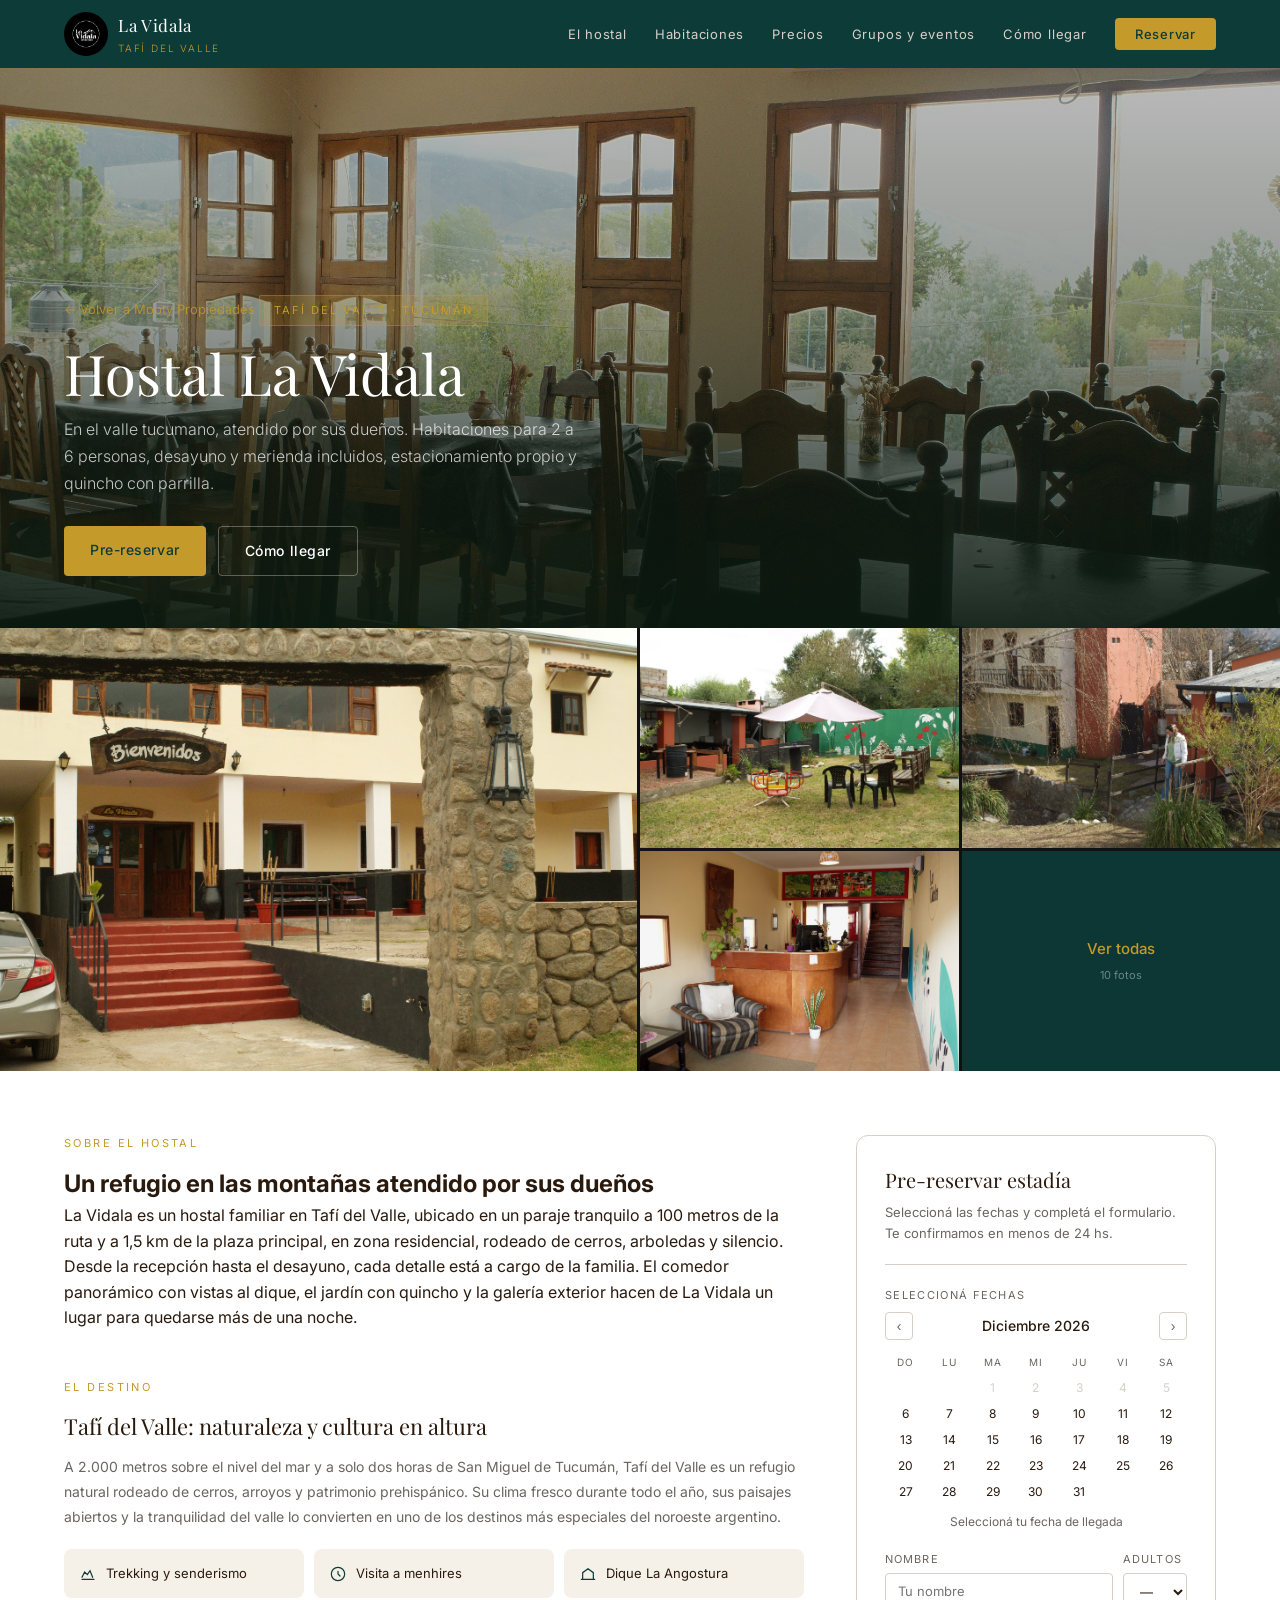
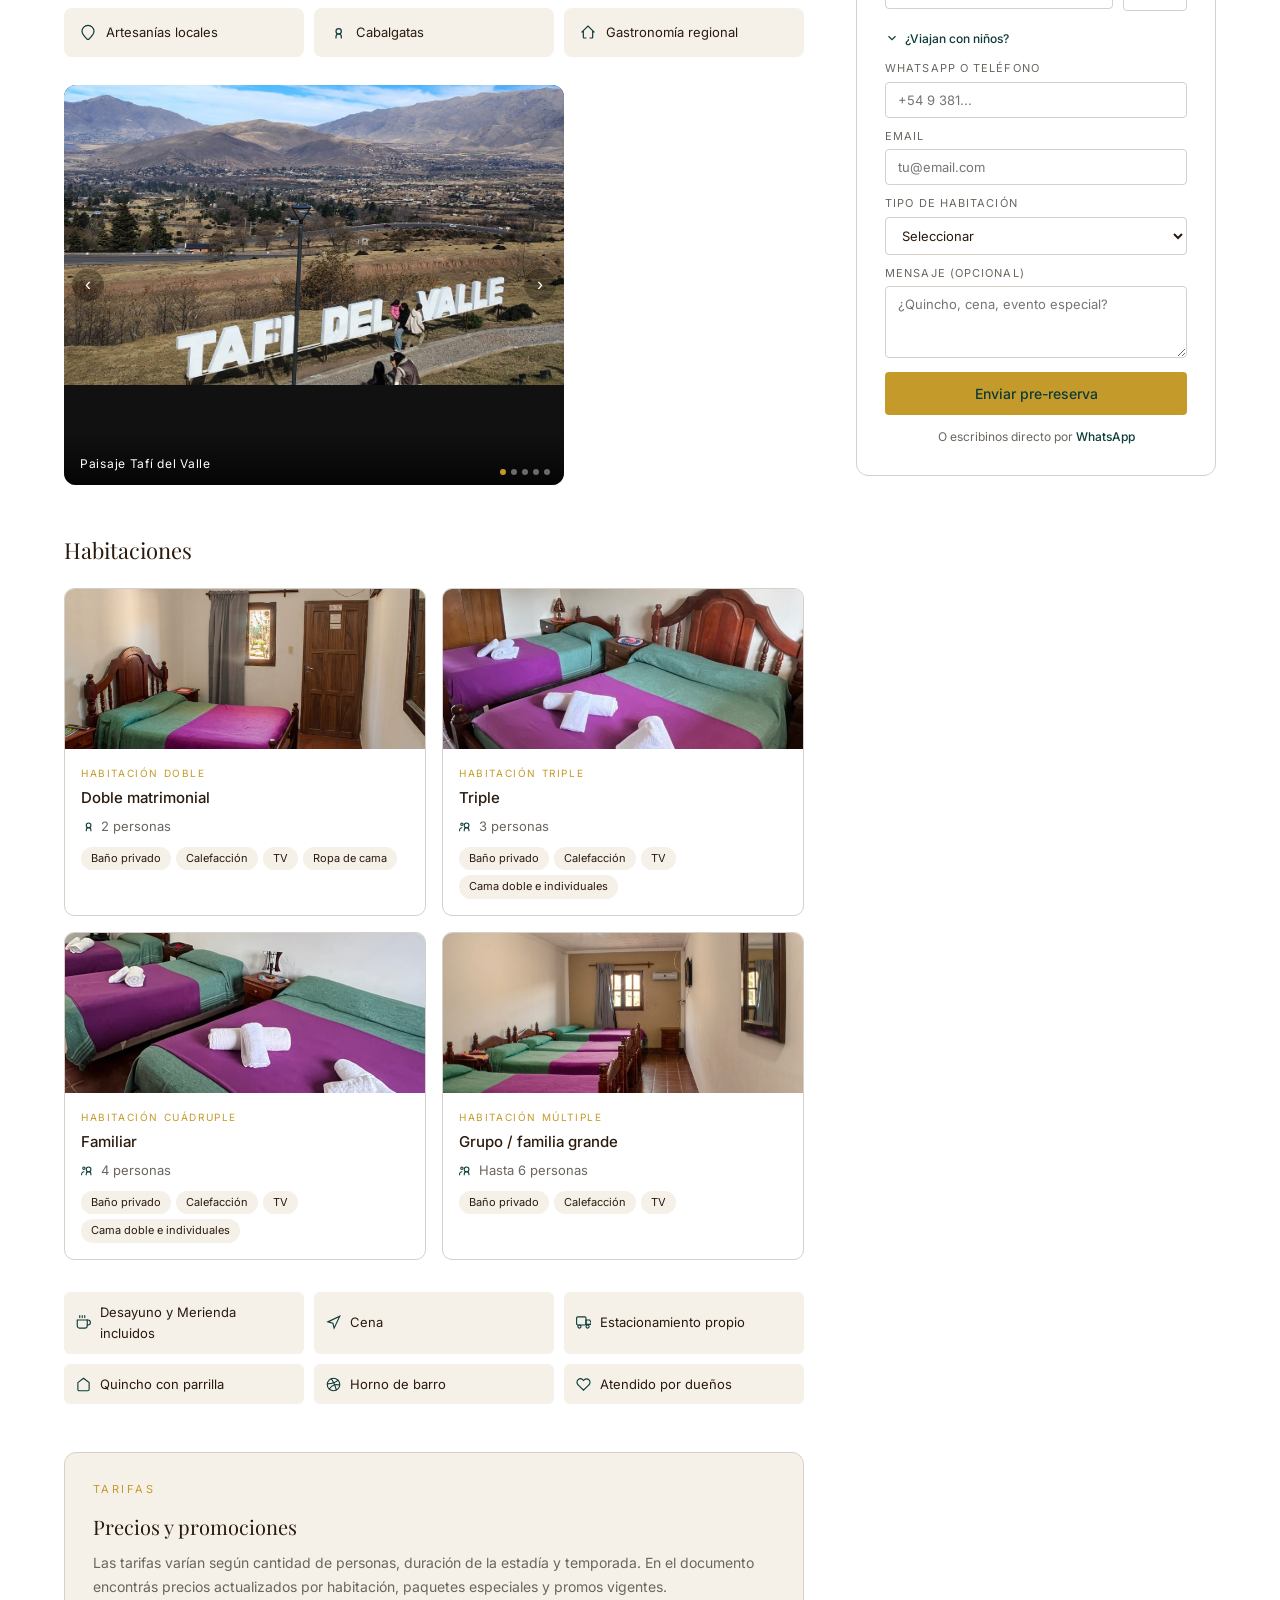
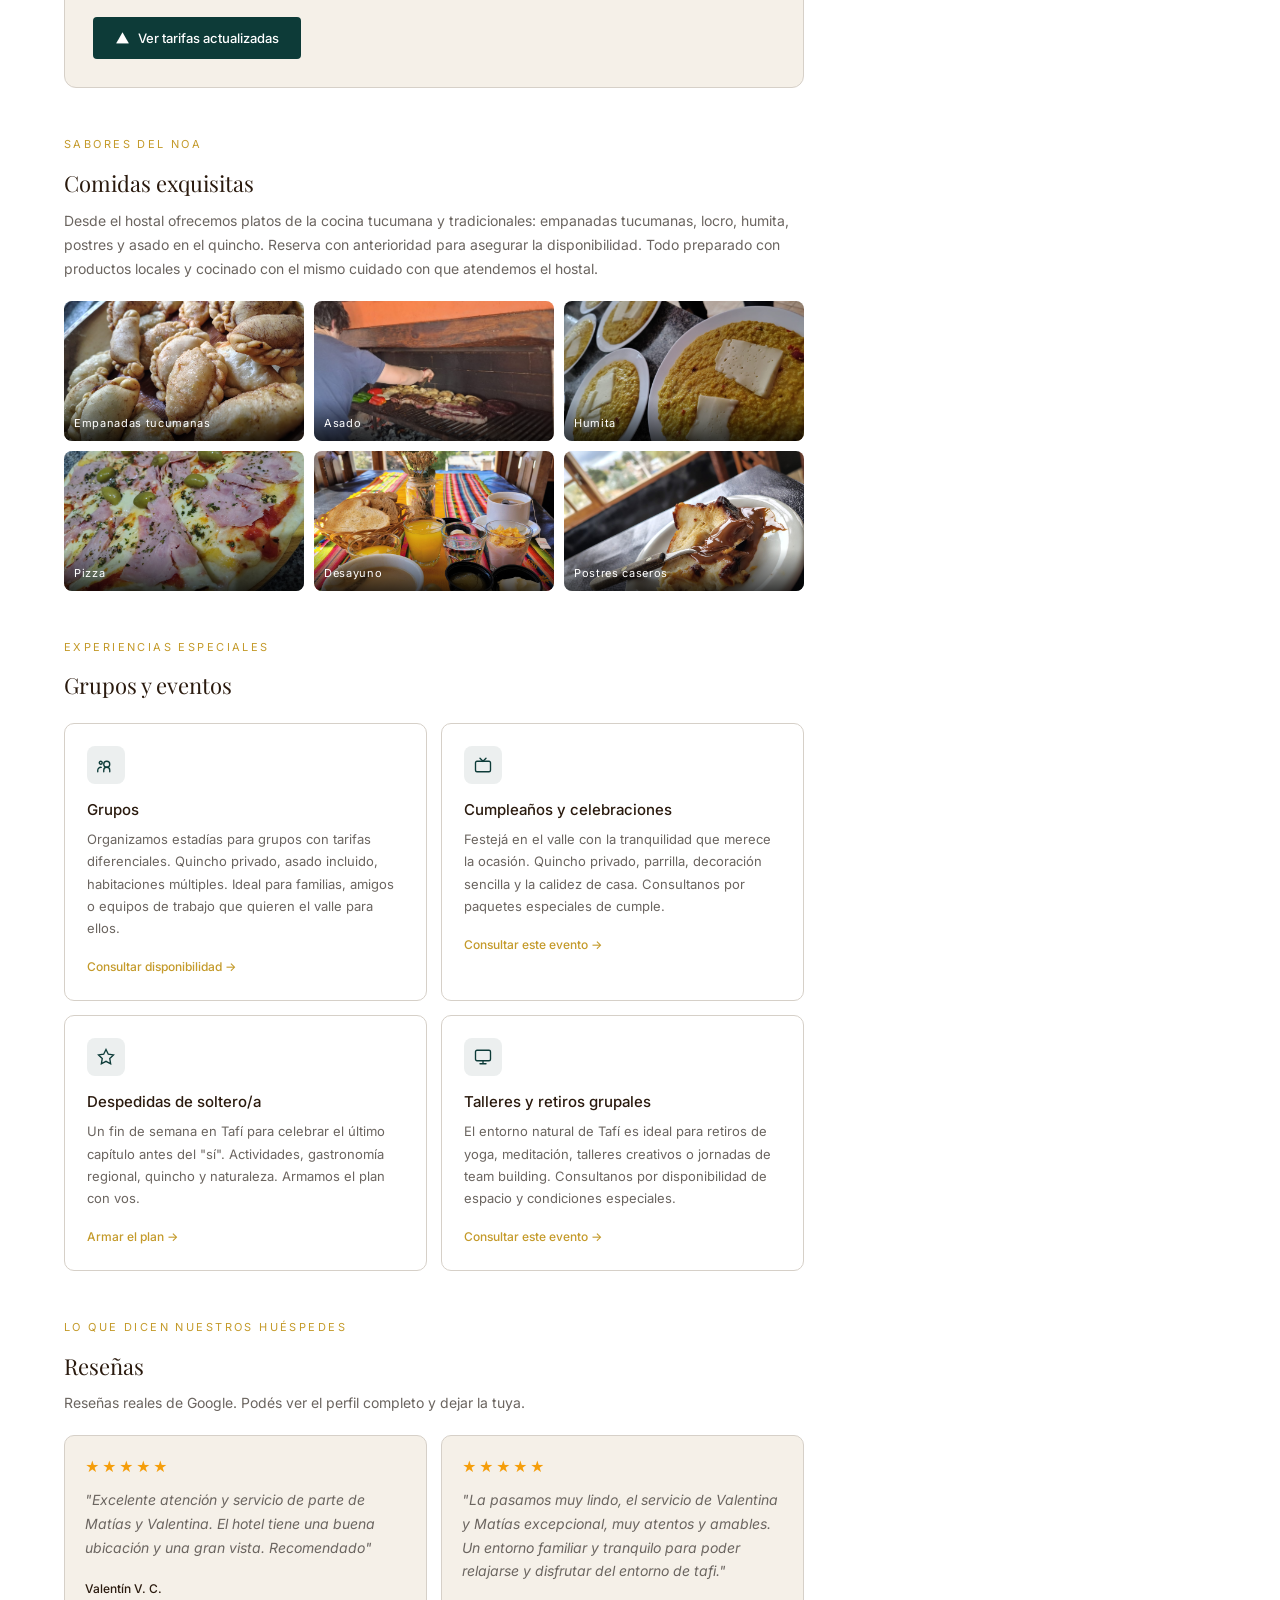
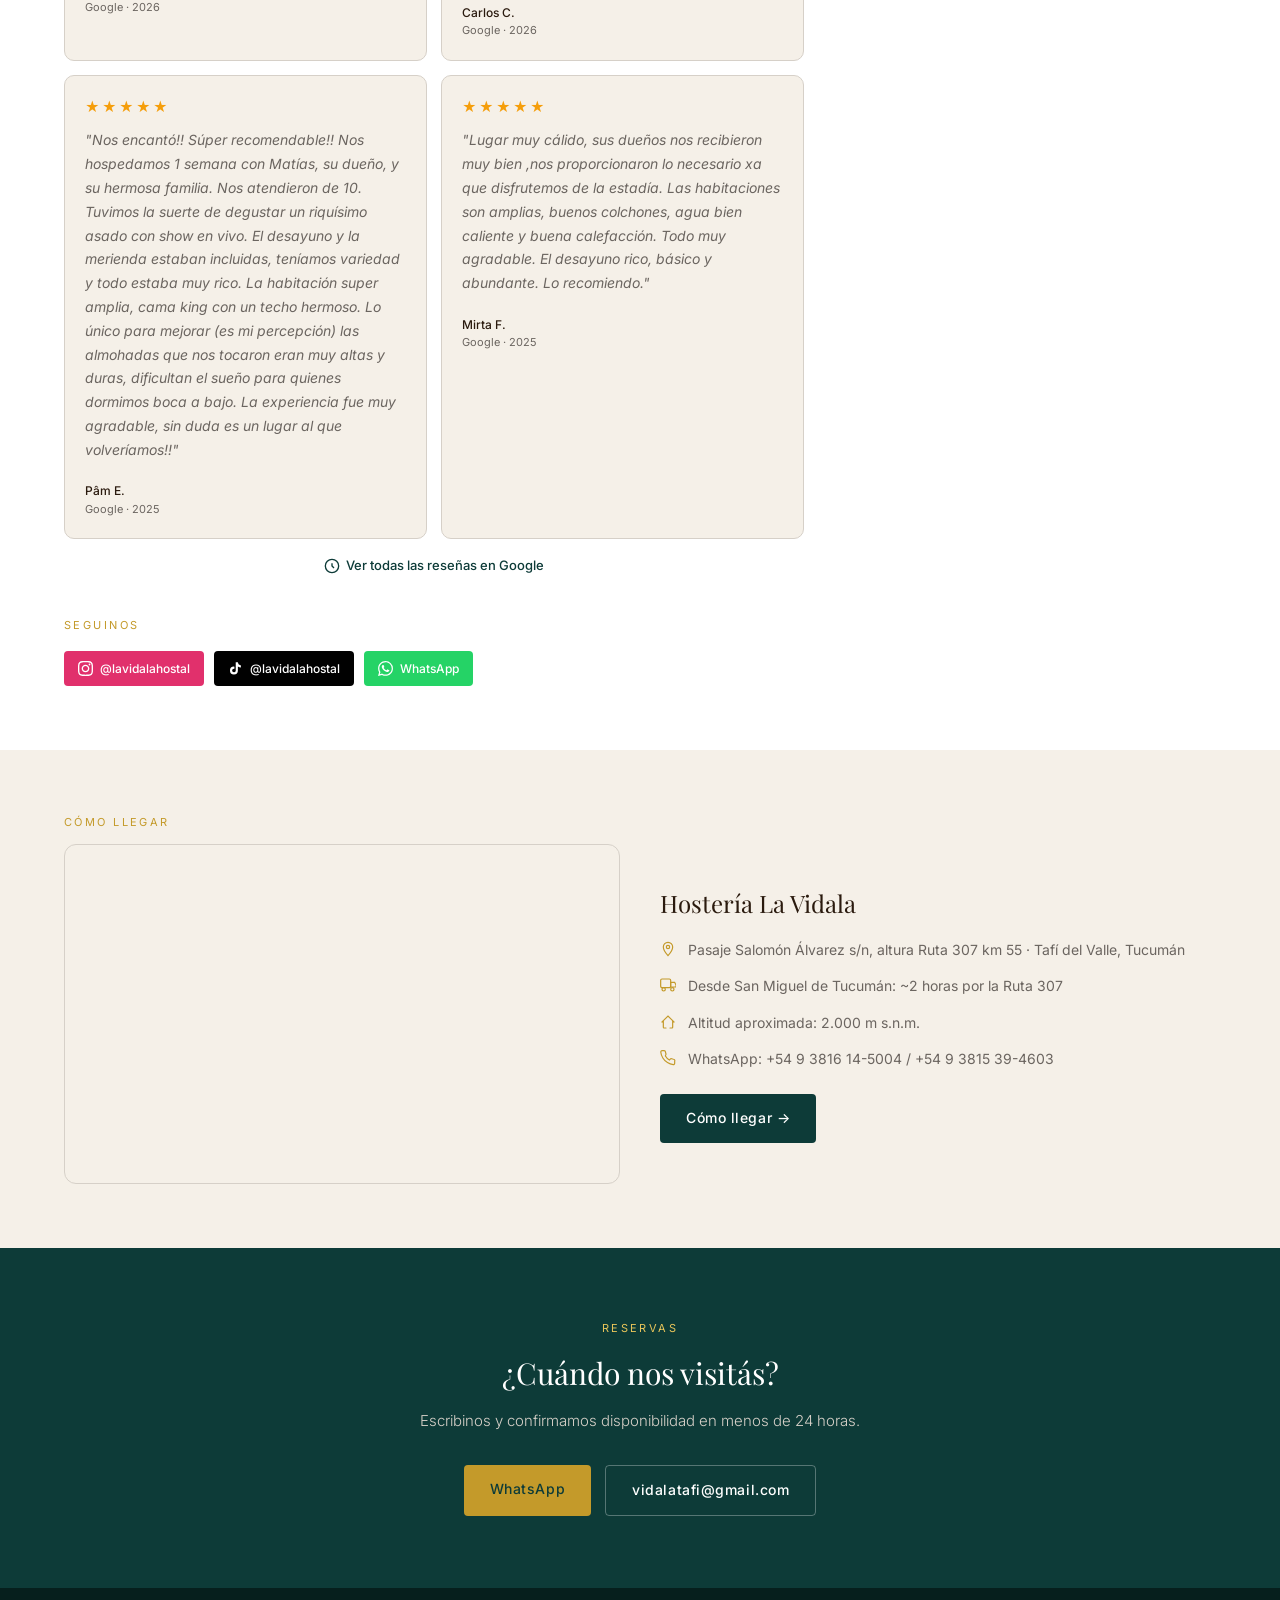
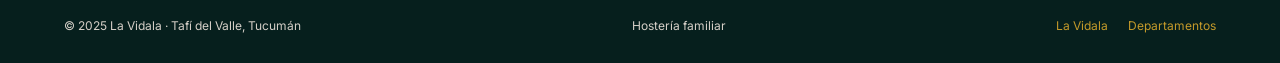
==== hotel/index.html @ 2fa01f23 "celu3" ====
<!DOCTYPE html>
<html lang="es">
<head>
  <meta charset="UTF-8">
  <meta name="viewport" content="width=device-width, initial-scale=1.0">
  <meta name="description" content="Hostería La Vidala — Tafí del Valle, Tucumán. Habitaciones para 2 a 6 personas, desayuno y merienda incluidos, comidas regionales, quincho con parrilla. Reservas por WhatsApp.">
  <title>Hostal La Vidala | Tafí del Valle</title>
  <link rel="preconnect" href="https://fonts.googleapis.com">
  <link rel="preconnect" href="https://fonts.gstatic.com" crossorigin>
  <link href="https://fonts.googleapis.com/css2?family=Playfair+Display:wght@400;500&family=Inter:wght@300;400;500&display=swap" rel="stylesheet">
  <link rel="stylesheet" href="../css/style.css">
  <style>
    /* ── NAV OVERRIDE: logo del hotel ── */
    html, body {
      max-width: 100%;
      overflow-x: hidden;
    }
    .hotel-nav-logo {
      display: flex; align-items: center; gap: 10px; text-decoration: none;
    }
    .hotel-nav-logo img {
      height: 44px; width: 44px; object-fit: contain; border-radius: 50%;
    }
    .hotel-nav-logo-text {
      font-family: 'Playfair Display', serif;
      font-size: 17px; color: var(--white); letter-spacing: 0.04em;
    }
    .hotel-nav-logo-text span {
      display: block; font-family: 'Inter', sans-serif;
      font-size: 10px; font-weight: 300; letter-spacing: 0.18em;
      color: var(--gold); text-transform: uppercase;
    }

    /* ── HERO ── */
    .hotel-hero {
      position: relative; min-height: 560px;
      display: flex; flex-direction: column; justify-content: flex-end; overflow: hidden;
    }
    .hotel-hero-img {
      position: absolute; inset: 0; width: 100%; height: 100%;
      object-fit: cover; object-position: center 40%;
    }
    .hotel-hero-overlay {
      position: absolute; inset: 0;
      background: linear-gradient(to top, rgba(10,25,15,0.92) 0%, rgba(10,25,15,0.35) 55%, rgba(10,25,15,0.15) 100%);
    }
    .hotel-hero-content {
      position: relative; z-index: 2; padding: 0 5% 52px; color: white;
    }
    .hotel-hero-content a.back {
      color: var(--gold); text-decoration: none; font-size: 13px;
      display: inline-flex; align-items: center; gap: 6px; margin-bottom: 20px; opacity: 0.8;
    }
    .hotel-hero-content a.back:hover { opacity: 1; }
    .hotel-badge {
      display: inline-flex; align-items: center; gap: 8px;
      background: rgba(196,154,42,0.18); border: 1px solid rgba(196,154,42,0.4);
      color: var(--gold); font-size: 11px; letter-spacing: 0.18em;
      text-transform: uppercase; padding: 6px 14px; border-radius: 2px; margin-bottom: 16px;
    }
    .hotel-hero-content h1 {
      font-family: 'Playfair Display', serif;
      font-size: clamp(30px, 4.5vw, 56px); font-weight: 400; line-height: 1.1; margin-bottom: 12px;
    }
    .hotel-hero-content p {
      font-size: 16px; color: rgba(255,255,255,0.75); font-weight: 300;
      max-width: 520px; margin-bottom: 28px; line-height: 1.7;
    }
    .hero-actions { display: flex; gap: 12px; flex-wrap: wrap; }

    /* ── GALERÍA MOSAICO ── */
    .galeria-mosaico {
      display: grid; grid-template-columns: 2fr 1fr 1fr;
      grid-template-rows: 220px 220px; gap: 3px; background: #111;
    }
    .gal-cell { overflow: hidden; cursor: pointer; position: relative; background: #1a2a1a; }
    .gal-cell:first-child { grid-row: span 2; }
    .gal-cell img { width: 100%; height: 100%; object-fit: cover; transition: transform 0.4s ease; display: block; }
    .gal-cell:hover img { transform: scale(1.05); }
    .gal-cell-last {
      background: rgba(13,59,56,0.92); display: flex; align-items: center;
      justify-content: center; flex-direction: column; gap: 6px; cursor: pointer;
    }
    .gal-cell-last span { color: var(--gold); font-size: 15px; font-weight: 500; }
    .gal-cell-last small { color: rgba(255,255,255,0.4); font-size: 11px; }

    /* ── MODAL ── */
    .modal-overlay {
      display: none; position: fixed; inset: 0;
      background: rgba(0,0,0,0.96); z-index: 2000;
      flex-direction: column; align-items: center; justify-content: center;
    }
    .modal-overlay.open { display: flex; }
    .modal-img { max-width: 88vw; max-height: 78vh; object-fit: contain; border-radius: 4px; }
    .modal-caption { color: rgba(255,255,255,0.5); font-size: 13px; margin-top: 10px; }
    .modal-nav { display: flex; align-items: center; gap: 20px; margin-top: 14px; }
    .modal-btn {
      background: rgba(255,255,255,0.1); border: none; color: white;
      width: 44px; height: 44px; border-radius: 50%; font-size: 22px;
      cursor: pointer; display: flex; align-items: center; justify-content: center; transition: background 0.2s;
    }
    .modal-btn:hover { background: rgba(255,255,255,0.22); }
    .modal-counter { font-size: 13px; color: rgba(255,255,255,0.45); min-width: 56px; text-align: center; }
    .modal-close {
      position: absolute; top: 18px; right: 22px;
      background: none; border: none; color: white; font-size: 30px; cursor: pointer; opacity: 0.6; line-height: 1;
    }
    .modal-close:hover { opacity: 1; }

    /* ── BODY LAYOUT ── */
    .hotel-body {
      padding: 64px 5%; display: grid;
      grid-template-columns: 1fr 360px; gap: 52px; align-items: start;
    }
    .hotel-desc h2 {
      font-family: 'Playfair Display', serif; font-size: 28px; font-weight: 400; margin-bottom: 16px;
    }
    .hotel-desc p { font-size: 15px; color: var(--gray); line-height: 1.85; margin-bottom: 14px; }

    /* ── TAFÍ DEL VALLE ── */
    .tafi-section { margin-top: 48px; }
    .tafi-section h3 {
      font-family: 'Playfair Display', serif; font-size: 22px; font-weight: 400; margin-bottom: 10px;
    }
    .tafi-section p { font-size: 14px; color: var(--gray); line-height: 1.8; margin-bottom: 20px; }

    .actividades-grid {
      display: grid; grid-template-columns: repeat(auto-fit, minmax(180px, 1fr));
      gap: 10px; margin-bottom: 28px;
    }
    .actividad-item {
      background: var(--beige); border-radius: 8px; padding: 14px 16px;
      display: flex; align-items: center; gap: 10px; font-size: 13px; color: var(--brown-txt);
    }
    .actividad-item svg {
      width: 16px; height: 16px; stroke: var(--verde); fill: none;
      stroke-width: 1.8; stroke-linecap: round; flex-shrink: 0;
    }

    /* Carrusel automático Tafí */
    .tafi-carrusel {
      position: relative; border-radius: 12px; overflow: hidden;
      height: 400px; background: #111; margin-top: 4px;
       max-width: 500px;
    }
    .tafi-slides { display: flex; height: 100%; transition: transform 0.6s ease; }
    .tafi-slide {
      min-width: 100%; height: 300px; object-fit: cover; display: block; flex-shrink: 0;
    }
    .tafi-caption {
      position: absolute; bottom: 0; left: 0; right: 0;
      background: linear-gradient(transparent, rgba(0,0,0,0.7));
      color: white; font-size: 12px; padding: 24px 16px 12px;
      letter-spacing: 0.06em;
    }
    .tafi-dots {
      position: absolute; bottom: 10px; right: 14px;
      display: flex; gap: 5px; z-index: 2;
    }
    .tafi-dot {
      width: 6px; height: 6px; border-radius: 50%;
      background: rgba(255,255,255,0.4); border: none; padding: 0; cursor: pointer; transition: background 0.2s;
    }
    .tafi-dot.active { background: var(--gold); }
    .tafi-btn-left, .tafi-btn-right {
      position: absolute; top: 50%; transform: translateY(-50%);
      background: rgba(0,0,0,0.3); border: none; color: white;
      width: 32px; height: 32px; border-radius: 50%; cursor: pointer; font-size: 18px;
      display: flex; align-items: center; justify-content: center; z-index: 2;
    }
    .tafi-btn-left { left: 8px; }
    .tafi-btn-right { right: 8px; }

    /* ── HABITACIONES ── */
    .habitaciones { margin-top: 48px; }
    .habitaciones h3 {
      font-family: 'Playfair Display', serif; font-size: 22px; font-weight: 400; margin-bottom: 20px;
    }

    .hab-card {
      border: 1px solid var(--gray-lt); border-radius: 10px; overflow: hidden;
      background: var(--white); transition: border-color 0.2s;
    }
    .hab-card:hover { border-color: var(--gold); }
    .hab-fotos {
      position: relative; height: 160px; background: var(--beige); overflow: hidden;
    }
    .hab-slides { display: flex; height: 100%; transition: transform 0.35s ease; }
    .hab-slide { min-width: 100%; height: 160px; object-fit: cover; flex-shrink: 0; display: block; }
    .hab-slide-btn {
      position: absolute; top: 50%; transform: translateY(-50%);
      background: rgba(0,0,0,0.35); border: none; color: white;
      width: 26px; height: 26px; border-radius: 50%; cursor: pointer; font-size: 15px;
      display: flex; align-items: center; justify-content: center; z-index: 2;
    }
    .hab-slide-btn.prev { left: 6px; }
    .hab-slide-btn.next { right: 6px; }
    .hab-placeholder {
      width: 100%; height: 160px; background: var(--beige);
      display: flex; align-items: center; justify-content: center;
    }
    .hab-placeholder svg { width: 36px; height: 36px; stroke: var(--gray-lt); fill: none; stroke-width: 1.2; }

    .hab-body { padding: 16px; }
    .hab-tipo { font-size: 10px; letter-spacing: 0.16em; text-transform: uppercase; color: var(--gold); margin-bottom: 5px; }
    .hab-nombre { font-weight: 500; font-size: 15px; margin-bottom: 6px; }
    .hab-capacidad { font-size: 13px; color: var(--gray); display: flex; align-items: center; gap: 6px; margin-bottom: 10px; }
    .hab-capacidad svg { width: 14px; height: 14px; stroke: var(--verde); fill: none; stroke-width: 1.8; flex-shrink: 0; }
    .hab-features { display: flex; flex-wrap: wrap; gap: 5px; }
    .hab-tag { font-size: 11px; background: var(--beige); color: var(--brown-txt); padding: 3px 10px; border-radius: 100px; }

    /* ── AMENITIES ── */
    .amenities-grid {
      display: grid; grid-template-columns: repeat(3, 1fr); gap: 10px; margin-top: 32px;
    }
    .amenity-item {
      display: flex; align-items: center; gap: 9px; font-size: 13px; color: var(--brown-txt);
      background: var(--beige); padding: 10px 12px; border-radius: 6px;
    }
    .amenity-item svg { width: 15px; height: 15px; stroke: var(--verde); fill: none; stroke-width: 1.8; stroke-linecap: round; flex-shrink: 0; }

    /* ── PRECIOS DRIVE ── */
    .precios-drive {
      margin-top: 48px; background: var(--beige); border-radius: 12px;
      padding: 28px; border: 1px solid var(--gray-lt);
    }
    .precios-drive h3 {
      font-family: 'Playfair Display', serif; font-size: 20px; font-weight: 400; margin-bottom: 8px;
    }
    .precios-drive p { font-size: 14px; color: var(--gray); margin-bottom: 18px; line-height: 1.7; }
    .precios-drive-btn {
      display: inline-flex; align-items: center; gap: 8px;
      background: var(--verde); color: white; font-size: 13px; font-weight: 500;
      padding: 11px 22px; border-radius: 4px; text-decoration: none; transition: background 0.2s;
    }
    .precios-drive-btn:hover { background: var(--verde-lt); }
    .precios-drive-btn svg { width: 15px; height: 15px; fill: white; flex-shrink: 0; }

    /* ── GASTRONOMÍA ── */
    .gastro-section { margin-top: 48px; }
    .gastro-section h3 {
      font-family: 'Playfair Display', serif; font-size: 22px; font-weight: 400; margin-bottom: 8px;
    }
    .gastro-section p { font-size: 14px; color: var(--gray); margin-bottom: 20px; line-height: 1.7; }
    .gastro-grid { display: grid; grid-template-columns: repeat(3, 1fr); gap: 10px; }
    .gastro-item {
      border-radius: 8px; overflow: hidden; position: relative; height: 140px; background: var(--beige);
    }
    .gastro-item img { width: 100%; height: 100%; object-fit: cover; display: block; }
    .gastro-item-label {
      position: absolute; bottom: 0; left: 0; right: 0;
      background: linear-gradient(transparent, rgba(0,0,0,0.72));
      color: white; font-size: 11px; padding: 16px 10px 8px; letter-spacing: 0.06em;
    }
    .gastro-placeholder {
      width: 100%; height: 100%; display: flex; flex-direction: column;
      align-items: center; justify-content: center; gap: 8px;
      background: var(--beige); color: var(--gray);
    }
    .gastro-placeholder svg { width: 28px; height: 28px; stroke: var(--gray-lt); fill: none; stroke-width: 1.4; }
    .gastro-placeholder span { font-size: 11px; text-align: center; padding: 0 8px; }

    /* ── GRUPOS & EVENTOS ── */
    .grupos-eventos { margin-top: 48px; }
    .grupos-eventos h3 {
      font-family: 'Playfair Display', serif; font-size: 22px; font-weight: 400; margin-bottom: 20px;
    }
    .ge-grid { display: grid; grid-template-columns: 1fr 1fr; gap: 14px; }
    .ge-card {
      border: 1px solid var(--gray-lt); border-radius: 10px; padding: 22px;
      background: var(--white); transition: border-color 0.2s;
    }
    .ge-card:hover { border-color: var(--gold); }
    .ge-icon {
      width: 38px; height: 38px; background: rgba(13,59,56,0.08); border-radius: 8px;
      display: flex; align-items: center; justify-content: center; margin-bottom: 14px;
    }
    .ge-icon svg { width: 18px; height: 18px; stroke: var(--verde); fill: none; stroke-width: 1.8; stroke-linecap: round; }
    .ge-card h4 { font-size: 15px; font-weight: 500; margin-bottom: 6px; }
    .ge-card p { font-size: 13px; color: var(--gray); line-height: 1.7; margin-bottom: 14px; }
    .ge-card a {
      font-size: 12px; font-weight: 500; color: var(--gold); text-decoration: none;
      display: inline-flex; align-items: center; gap: 4px;
    }
    .ge-card a:hover { color: var(--verde); }

    /* ── RESEÑAS ── */
    .resenas-section { margin-top: 48px; }
    .resenas-section h3 {
      font-family: 'Playfair Display', serif; font-size: 22px; font-weight: 400; margin-bottom: 8px;
    }
    .resenas-section p { font-size: 14px; color: var(--gray); margin-bottom: 20px; }
    .resenas-grid { display: grid; grid-template-columns: 1fr 1fr; gap: 14px; }
    .resena-card {
      background: var(--beige); border-radius: 10px; padding: 20px;
      border: 1px solid var(--gray-lt); position: relative;
    }
    .resena-estrellas { color: #F59E0B; font-size: 14px; margin-bottom: 10px; letter-spacing: 2px; }
    .resena-texto { font-size: 13px; color: var(--gray); line-height: 1.7; margin-bottom: 14px; font-style: italic; }
    .resena-autor { font-size: 12px; font-weight: 500; color: var(--brown-txt); }
    .resena-fecha { font-size: 11px; color: var(--gray); }
    .resenas-cta {
      margin-top: 16px; text-align: center;
    }
    .resenas-cta a {
      font-size: 13px; color: var(--verde); font-weight: 500; text-decoration: none;
      display: inline-flex; align-items: center; gap: 6px;
    }
    .resenas-cta a:hover { color: var(--gold); }

    /* ── REDES ── */
    .redes-row { display: flex; gap: 10px; margin-top: 16px; flex-wrap: wrap; }
    .red-btn {
      display: inline-flex; align-items: center; gap: 7px;
      font-size: 12px; font-weight: 500; padding: 8px 14px;
      border-radius: 4px; text-decoration: none; transition: opacity 0.2s;
    }
    .red-btn:hover { opacity: 0.85; }
    .red-ig { background: #E1306C; color: white; }
    .red-tt { background: #010101; color: white; }
    .red-wa { background: #25D366; color: white; }
    .red-btn svg { width: 15px; height: 15px; fill: white; flex-shrink: 0; }

    /* ── RESERVA CARD ── */
    .reserva-card {
      background: var(--white); border: 1px solid var(--gray-lt);
      border-radius: 12px; padding: 28px; position: sticky; top: 84px;
    }
    .reserva-card-title {
      font-family: 'Playfair Display', serif; font-size: 20px; font-weight: 400; margin-bottom: 6px;
    }
    .reserva-card-sub {
      font-size: 13px; color: var(--gray); margin-bottom: 22px;
      padding-bottom: 20px; border-bottom: 1px solid var(--gray-lt);
    }
    .cal-section { margin-bottom: 20px; }
    .cal-label { font-size: 11px; letter-spacing: 0.12em; text-transform: uppercase; color: var(--gray); margin-bottom: 8px; display: block; }
    .cal-header { display: flex; align-items: center; justify-content: space-between; margin-bottom: 10px; }
    .cal-mes { font-size: 14px; font-weight: 500; color: var(--brown-txt); }
    .cal-nav-btn {
      background: none; border: 1px solid var(--gray-lt); width: 28px; height: 28px; border-radius: 4px;
      cursor: pointer; font-size: 14px; color: var(--gray);
      display: flex; align-items: center; justify-content: center; transition: border-color 0.2s, color 0.2s;
    }
    .cal-nav-btn:hover { border-color: var(--verde); color: var(--verde); }
    .cal-grid { display: grid; grid-template-columns: repeat(7, 1fr); gap: 2px; text-align: center; }
    .cal-dow { font-size: 10px; color: var(--gray); letter-spacing: 0.08em; padding: 4px 0; text-transform: uppercase; }
    .cal-day {
      font-size: 12px; padding: 6px 2px; border-radius: 4px;
      cursor: pointer; transition: background 0.15s, color 0.15s; user-select: none; line-height: 1;
    }
    .cal-day:hover:not(.vacio):not(.pasado) { background: var(--beige); }
    .cal-day.vacio { visibility: hidden; }
    .cal-day.pasado { color: var(--gray-lt); cursor: default; }
    .cal-day.selected { background: var(--verde); color: white; font-weight: 500; }
    .cal-day.in-range { background: rgba(13,59,56,0.1); }
    .cal-day.checkin { background: var(--verde); color: white; border-radius: 4px 0 0 4px; }
    .cal-day.checkout { background: var(--verde); color: white; border-radius: 0 4px 4px 0; }
    .cal-selected-info { font-size: 12px; color: var(--gray); margin-top: 8px; min-height: 18px; text-align: center; }
    .cal-selected-info strong { color: var(--verde); }

    .reserva-form { display: flex; flex-direction: column; gap: 10px; margin-top: 16px; }
    .form-group { display: flex; flex-direction: column; gap: 4px; }
    .form-group label { font-size: 11px; letter-spacing: 0.1em; text-transform: uppercase; color: var(--gray); }
    .form-group input, .form-group select, .form-group textarea {
      font-family: 'Inter', sans-serif; font-size: 13px; color: var(--brown-txt);
      border: 1px solid var(--gray-lt); border-radius: 4px; padding: 9px 12px;
      outline: none; transition: border-color 0.2s; background: white;
    }
    .form-group input:focus, .form-group select:focus, .form-group textarea:focus { border-color: var(--verde); }
    .form-group textarea { resize: vertical; min-height: 72px; }
    .form-row { display: grid; grid-template-columns: 1fr 1fr; gap: 10px; }

    /* Edades niños */
    .ninos-section { margin-top: 6px; }
    .ninos-toggle {
      font-size: 12px; color: var(--verde); cursor: pointer; font-weight: 500;
      background: none; border: none; padding: 4px 0; font-family: inherit; display: flex; align-items: center; gap: 6px;
    }
    .ninos-toggle svg { width: 14px; height: 14px; stroke: var(--verde); fill: none; stroke-width: 2; transition: transform 0.2s; }
    .ninos-toggle.open svg { transform: rotate(180deg); }
    .ninos-edades {
      display: none; margin-top: 10px;
      background: var(--beige); border-radius: 6px; padding: 14px; gap: 8px;
      flex-direction: column;
    }
    .ninos-edades.open { display: flex; }
    .ninos-edad-row { display: flex; align-items: center; gap: 10px; }
    .ninos-edad-row label { font-size: 12px; color: var(--gray); min-width: 56px; }
    .ninos-edad-row input {
      width: 64px; font-family: 'Inter', sans-serif; font-size: 13px;
      border: 1px solid var(--gray-lt); border-radius: 4px; padding: 6px 10px; background: white;
    }
    .btn-add-nino {
      font-size: 12px; color: var(--verde); background: none; border: 1px dashed var(--gray-lt);
      border-radius: 4px; padding: 6px 12px; cursor: pointer; font-family: inherit; margin-top: 4px;
    }
    .btn-add-nino:hover { border-color: var(--verde); }
    .btn-rem-nino {
      background: none; border: none; color: var(--gray); cursor: pointer; font-size: 16px; line-height: 1; padding: 0 4px;
    }

    .form-submit {
      background: var(--gold); color: var(--verde); font-family: 'Inter', sans-serif;
      font-size: 14px; font-weight: 500; border: none; border-radius: 4px;
      padding: 13px; cursor: pointer; transition: background 0.2s; margin-top: 4px;
    }
    .form-submit:hover { background: var(--gold-lt); }
    .form-success {
      display: none; text-align: center; background: #dcfce7;
      border: 1px solid #bbf7d0; border-radius: 8px; padding: 20px;
      color: #166534; font-size: 14px; line-height: 1.6;
    }
    .form-success.show { display: block; }
    .form-wa-alt { text-align: center; margin-top: 12px; font-size: 12px; color: var(--gray); }
    .form-wa-alt a { color: var(--verde); text-decoration: none; font-weight: 500; }

    /* ── UBICACIÓN ── */
    .ubicacion-section { background: var(--beige); padding: 64px 5%; }
    .ubicacion-inner { display: grid; grid-template-columns: 1fr 1fr; gap: 40px; align-items: center; }
    .mapa-embed { border-radius: 12px; overflow: hidden; border: 1px solid var(--gray-lt); height: 340px; }
    .mapa-embed iframe { width: 100%; height: 100%; border: none; display: block; }
    .ubicacion-info h3 { font-family: 'Playfair Display', serif; font-size: 24px; font-weight: 400; margin-bottom: 16px; }
    .ubicacion-dato { display: flex; gap: 12px; align-items: flex-start; margin-bottom: 14px; font-size: 14px; color: var(--gray); }
    .ubicacion-dato svg { width: 16px; height: 16px; stroke: var(--gold); fill: none; stroke-width: 1.8; stroke-linecap: round; flex-shrink: 0; margin-top: 2px; }

    /* ── RESPONSIVE ── */
    @media (max-width: 768px) {
      .galeria-mosaico { grid-template-columns: 1fr 1fr; grid-template-rows: auto; }
      .gal-cell:first-child { grid-row: span 1; }
      .hotel-body { grid-template-columns: 1fr; }
      .reserva-card { position: static; }
      .hab-grid {
      display: grid;
      grid-template-columns: 1fr 1fr;
      gap: 16px;
      }
      .ge-grid { grid-template-columns: 1fr; }
      .resenas-grid { grid-template-columns: 1fr; }
      .amenities-grid { grid-template-columns: 1fr 1fr; }
      .gastro-grid { grid-template-columns: 1fr 1fr; }
      .ubicacion-inner { grid-template-columns: 1fr; }
      .form-row { grid-template-columns: 1fr; }
      .tafi-carrusel { height: 220px; }
      .tafi-slide { height: 220px; }
      body { overflow-x: hidden; }
      .galeria-mosaico { grid-template-columns: 1fr 1fr; width: 100%; }
      .nav-links { display: none; }
    }
  </style>
</head>
<body>

<!-- NAV con logo del hotel -->
<nav>
  <a href="/" class="hotel-nav-logo">
    <img src="img/logo.jpeg" alt="Logo La Vidala" onerror="this.style.display='none'; this.nextElementSibling.style.display='flex';">
    <div class="hotel-nav-logo-text">La Vidala<span>Tafí del Valle</span></div>
  </a>
  <ul class="nav-links">
    <li><a href="#sobre">El hostal</a></li>
    <li><a href="#habitaciones">Habitaciones</a></li>
    <li><a href="#precios">Precios</a></li>
    <li><a href="#grupos">Grupos y eventos</a></li>
    <li><a href="#ubicacion">Cómo llegar</a></li>
    <li><a href="#reservar" class="nav-cta">Reservar</a></li>
  </ul>
</nav>

<!-- HERO -->
<section class="hotel-hero">
  <img class="hotel-hero-img" src="img/hotel-hero.jpg" alt="Comedor de La Vidala con vista a los cerros de Tafí del Valle">
  <div class="hotel-hero-overlay"></div>
  <div class="hotel-hero-content">
    <a href="/" class="back">← Volver a Mopty Propiedades</a>
    <div class="hotel-badge">Tafí del Valle · Tucumán</div>
    <h1>Hostal La Vidala</h1>
    <p>En el valle tucumano, atendido por sus dueños. Habitaciones para 2 a 6 personas, desayuno y merienda incluidos, estacionamiento propio y quincho con parrilla.</p>
    <div class="hero-actions">
      <a href="#reservar" class="btn btn-gold">Pre-reservar</a>
      <a href="#ubicacion" class="btn btn-outline">Cómo llegar</a>
    </div>
  </div>
</section>

<!-- GALERÍA MOSAICO -->
<div class="galeria-mosaico">
  <div class="gal-cell" onclick="abrirModal(0)"><img src="img/hotel-01.jpg" alt="Fachada La Vidala"></div>
  <div class="gal-cell" onclick="abrirModal(1)"><img src="img/hotel-02.jpg" alt="Galería exterior"></div>
  <div class="gal-cell" onclick="abrirModal(2)"><img src="img/hotel-03.jpg" alt="Recepción"></div>
  <div class="gal-cell" onclick="abrirModal(3)"><img src="img/hotel-04.jpg" alt="Pasillo habitaciones"></div>
  <div class="gal-cell gal-cell-last" onclick="abrirModal(4)">
    <span>Ver todas</span>
    <small>10 fotos</small>
  </div>
</div>

<!-- MODAL -->
<div class="modal-overlay" id="modal" onclick="cerrarFuera(event)">
  <button class="modal-close" onclick="cerrarModal()">×</button>
  <img class="modal-img" id="modal-img" src="" alt="">
  <div class="modal-caption" id="modal-caption"></div>
  <div class="modal-nav">
    <button class="modal-btn" onclick="navModal(-1)">&#8249;</button>
    <span class="modal-counter" id="modal-counter">1 / 10</span>
    <button class="modal-btn" onclick="navModal(1)">&#8250;</button>
  </div>
</div>

<!-- CUERPO PRINCIPAL -->
<section class="hotel-body">
  <div>

    <!-- SOBRE EL HOSTAL -->
    <div id="sobre">
      <span class="eyebrow">Sobre el Hostal</span>
      <h2>Un refugio en las montañas atendido por sus dueños</h2>
      <p>La Vidala es un hostal familiar en Tafí del Valle, ubicado en un paraje tranquilo a 100 metros de la ruta y a 1,5 km de la plaza principal, en zona residencial, rodeado de cerros, arboledas y silencio.</p>
      <p>Desde la recepción hasta el desayuno, cada detalle está a cargo de la familia. El comedor panorámico con vistas al dique, el jardín con quincho y la galería exterior hacen de La Vidala un lugar para quedarse más de una noche.</p>
    </div>

    <!-- TAFÍ DEL VALLE -->
    <div class="tafi-section">
      <span class="eyebrow">El destino</span>
      <h3>Tafí del Valle: naturaleza y cultura en altura</h3>
      <p>A 2.000 metros sobre el nivel del mar y a solo dos horas de San Miguel de Tucumán, Tafí del Valle es un refugio natural rodeado de cerros, arroyos y patrimonio prehispánico. Su clima fresco durante todo el año, sus paisajes abiertos y la tranquilidad del valle lo convierten en uno de los destinos más especiales del noroeste argentino.</p>

      <div class="actividades-grid">
        <div class="actividad-item">
          <svg viewBox="0 0 24 24"><path d="M3 17l4-8 4 4 4-6 4 10"/><path d="M3 20h18"/></svg>
          Trekking y senderismo
        </div>
        <div class="actividad-item">
          <svg viewBox="0 0 24 24"><circle cx="12" cy="12" r="10"/><path d="M12 8v4l3 3"/></svg>
          Visita a menhires
        </div>
        <div class="actividad-item">
          <svg viewBox="0 0 24 24"><path d="M2 20h20M4 20V10l8-6 8 6v10"/></svg>
          Dique La Angostura
        </div>
        <div class="actividad-item">
          <svg viewBox="0 0 24 24"><path d="M12 2a9 9 0 0 1 9 9c0 5-9 13-9 13S3 16 3 11a9 9 0 0 1 9-9z"/></svg>
          Artesanías locales
        </div>
        <div class="actividad-item">
          <svg viewBox="0 0 24 24"><path d="M17 21V19A4 4 0 0 0 9 19V21"/><circle cx="13" cy="11" r="4"/></svg>
          Cabalgatas
        </div>
        <div class="actividad-item">
          <svg viewBox="0 0 24 24"><path d="M3 12l2-2m0 0l7-7 7 7M5 10v10a1 1 0 0 0 1 1h3m10-11l2 2m-2-2v10a1 1 0 0 1-1 1h-3"/></svg>
          Gastronomía regional
        </div>
      </div>

      <!-- CARRUSEL AUTOMÁTICO -->
      <div class="tafi-carrusel" id="tafi-carrusel">
        <div class="tafi-slides" id="tafi-slides">
          <img class="tafi-slide" src="img/tafi/tafi-1.jpg" alt="Paisaje Tafí del Valle" onerror="this.style.background='#1a3020'; this.style.height='300px';">
          <img class="tafi-slide" src="img/tafi/tafi-2.jpg" alt="Dique La Angostura" onerror="this.style.background='#1a3020'; this.style.height='300px';">
          <img class="tafi-slide" src="img/tafi/tafi-3.jpg" alt="Museos" onerror="this.style.background='#1a3020'; this.style.height='300px';">
          <img class="tafi-slide" src="img/tafi/tafi-4.jpg" alt="Artesanias" onerror="this.style.background='#1a3020'; this.style.height='300px';">
          <img class="tafi-slide" src="img/tafi/tafi-5.jpg" alt="Calle principal" onerror="this.style.background='#1a3020'; this.style.height='300px';">
        </div>
        <div class="tafi-caption" id="tafi-caption">Paisaje Tafí del Valle</div>
        <button class="tafi-btn-left" onclick="moverTafi(-1)">&#8249;</button>
        <button class="tafi-btn-right" onclick="moverTafi(1)">&#8250;</button>
        <div class="tafi-dots" id="tafi-dots">
          <button class="tafi-dot active" onclick="irATafi(0)"></button>
          <button class="tafi-dot" onclick="irATafi(1)"></button>
          <button class="tafi-dot" onclick="irATafi(2)"></button>
          <button class="tafi-dot" onclick="irATafi(3)"></button>
          <button class="tafi-dot" onclick="irATafi(4)"></button>
        </div>
      </div>
    </div>

    <!-- HABITACIONES -->
    <div class="habitaciones" id="habitaciones">
      <h3>Habitaciones</h3>
      <div class="hab-grid">

        <!-- HAB DOBLE (2 personas) -->
        <div class="hab-card">
          <div class="hab-fotos" id="hf-1">
          <img class="hab-slide" src="img/habitaciones/doble.jpg" alt="Habitación doble">
        </div>
          <div class="hab-body">
            <div class="hab-tipo">Habitación doble</div>
            <div class="hab-nombre">Doble matrimonial</div>
            <div class="hab-capacidad">
              <svg viewBox="0 0 24 24"><path d="M17 21V19A4 4 0 0 0 9 19V21"/><circle cx="13" cy="11" r="4"/></svg>
              2 personas
            </div>
            <div class="hab-features">
              <span class="hab-tag">Baño privado</span>
              <span class="hab-tag">Calefacción</span>
              <span class="hab-tag">TV</span>
              <span class="hab-tag">Ropa de cama</span>
            </div>
          </div>
        </div>

        <!-- HAB TRIPLE (3 personas) -->
        <div class="hab-card">
          <div class="hab-fotos" id="hf-2">
          <img class="hab-slide" src="img/habitaciones/triple.jpeg" alt="Habitación doble">
        </div>
          <div class="hab-body">
            <div class="hab-tipo">Habitación triple</div>
            <div class="hab-nombre">Triple</div>
            <div class="hab-capacidad">
              <svg viewBox="0 0 24 24"><path d="M17 21V19A4 4 0 0 0 9 19V21"/><circle cx="13" cy="11" r="4"/><path d="M1 21V19A4 4 0 0 1 5.66 15.1"/><circle cx="5" cy="9" r="2"/></svg>
              3 personas
            </div>
            <div class="hab-features">
              <span class="hab-tag">Baño privado</span>
              <span class="hab-tag">Calefacción</span>
              <span class="hab-tag">TV</span>
              <span class="hab-tag">Cama doble e individuales</span>
            </div>
          </div>
        </div>

        <!-- HAB CUÁDRUPLE (4 personas) -->
        <div class="hab-card">
          <div class="hab-fotos" id="hf-3">
          <img class="hab-slide" src="img/habitaciones/familiar.jpeg" alt="Habitación doble">
        </div>
          <div class="hab-body">
            <div class="hab-tipo">Habitación cuádruple</div>
            <div class="hab-nombre">Familiar</div>
            <div class="hab-capacidad">
              <svg viewBox="0 0 24 24"><path d="M17 21V19A4 4 0 0 0 9 19V21"/><circle cx="13" cy="11" r="4"/><path d="M1 21V19A4 4 0 0 1 5.66 15.1"/><circle cx="5" cy="9" r="2"/></svg>
              4 personas
            </div>
            <div class="hab-features">
              <span class="hab-tag">Baño privado</span>
              <span class="hab-tag">Calefacción</span>
              <span class="hab-tag">TV</span>
              <span class="hab-tag">Cama doble e individuales</span>
            </div>
          </div>
        </div>

        <!-- HAB MÚLTIPLE (5 personas) -->
        <div class="hab-card">
          <div class="hab-fotos" id="hf-4">
          <img class="hab-slide" src="img/habitaciones/multiple.jpg" alt="Habitación doble">
        </div>
          <div class="hab-body">
            <div class="hab-tipo">Habitación múltiple</div>
            <div class="hab-nombre">Grupo / familia grande</div>
            <div class="hab-capacidad">
              <svg viewBox="0 0 24 24"><path d="M17 21V19A4 4 0 0 0 9 19V21"/><circle cx="13" cy="11" r="4"/><path d="M1 21V19A4 4 0 0 1 5.66 15.1"/><circle cx="5" cy="9" r="2"/></svg>
              Hasta 6 personas
            </div>
            <div class="hab-features">
              <span class="hab-tag">Baño privado</span>
              <span class="hab-tag">Calefacción</span>
              <span class="hab-tag">TV</span>
            </div>
          </div>
        </div>

      </div><!-- /hab-grid -->
    </div><!-- /habitaciones -->

    <!-- AMENITIES -->
    <div class="amenities-grid" style="margin-top:32px;">
      <div class="amenity-item">
        <svg viewBox="0 0 24 24"><path d="M18 8h1a4 4 0 0 1 0 8h-1"/><path d="M2 8h16v9a4 4 0 0 1-4 4H6a4 4 0 0 1-4-4V8z"/><line x1="6" y1="1" x2="6" y2="4"/><line x1="10" y1="1" x2="10" y2="4"/><line x1="14" y1="1" x2="14" y2="4"/></svg>
        Desayuno y Merienda incluidos
      </div>
      <div class="amenity-item">
        <svg viewBox="0 0 24 24"><path d="M3 11l19-9-9 19-2-8-8-2z"/></svg>
        Cena
      </div>
      <div class="amenity-item">
        <svg viewBox="0 0 24 24"><rect x="1" y="3" width="15" height="13" rx="2"/><path d="M16 8h6l2 4v3h-8V8z"/><circle cx="5.5" cy="18.5" r="2.5"/><circle cx="18.5" cy="18.5" r="2.5"/></svg>
        Estacionamiento propio
      </div>
      <div class="amenity-item">
        <svg viewBox="0 0 24 24"><path d="M3 9l9-7 9 7v11a2 2 0 0 1-2 2H5a2 2 0 0 1-2-2z"/></svg>
        Quincho con parrilla
      </div>
      <div class="amenity-item">
        <svg viewBox="0 0 24 24"><circle cx="12" cy="12" r="10"/><path d="M8.56 2.75c4.37 6.03 6.02 9.42 8.03 17.72m2.54-15.38c-3.72 4.35-8.94 5.66-16.88 5.85m19.5 1.9c-3.5-.93-6.63-.82-8.94 0-2.58.92-5.01 2.86-7.44 6.32"/></svg>
        Horno de barro
      </div>
      <div class="amenity-item">
        <svg viewBox="0 0 24 24"><path d="M20.84 4.61a5.5 5.5 0 0 0-7.78 0L12 5.67l-1.06-1.06a5.5 5.5 0 0 0-7.78 7.78l1.06 1.06L12 21.23l7.78-7.78 1.06-1.06a5.5 5.5 0 0 0 0-7.78z"/></svg>
        Atendido por dueños
      </div>
    </div>

    <!-- PRECIOS (DRIVE) -->
    <div class="precios-drive" id="precios">
      <span class="eyebrow">Tarifas</span>
      <h3>Precios y promociones</h3>
      <p>Las tarifas varían según cantidad de personas, duración de la estadía y temporada. En el documento encontrás precios actualizados por habitación, paquetes especiales y promos vigentes.</p>
      <!--
        INSTRUCCIÓN: reemplazá el href con el link de tu archivo de Google Drive.
        El archivo debe estar compartido como "Cualquier persona con el link puede ver".
      -->
      <a href="https://docs.google.com/presentation/d/16pNb4ly0PZzhzMIl41DDi4fUb435VVVS2ZvxVQhPcD0/edit?slide=id.p#slide=id.p" class="precios-drive-btn" target="_blank" rel="noopener">
        <svg viewBox="0 0 24 24" xmlns="http://www.w3.org/2000/svg"><path d="M12 2L2 19.5h20L12 2z"/><path d="M2 19.5l10-7.5 10 7.5"/><path d="M12 12l-10 7.5"/></svg>
        Ver tarifas actualizadas
      </a>
    </div>

    <!-- GASTRONOMÍA -->
    <div class="gastro-section">
      <span class="eyebrow">Sabores del NOA</span>
      <h3>Comidas exquisitas</h3>
      <p>Desde el hostal ofrecemos platos de la cocina tucumana y tradicionales: empanadas tucumanas, locro, humita, postres y asado en el quincho. Reserva con anterioridad para asegurar la disponibilidad. Todo preparado con productos locales y cocinado con el mismo cuidado con que atendemos el hostal.</p>
      <div class="gastro-grid">
        <!--
          INSTRUCCIÓN: reemplazá los src por fotos reales de tus comidas.
          Carpeta sugerida: hotel/img/gastronomia/
          Si no tenés fotos aún, el placeholder gris se muestra solo.
        -->
        <div class="gastro-item">
          <img src="img/gastronomia/empanadas.jpeg" alt="Empanadas tucumanas">
          <div class="gastro-item-label">Empanadas tucumanas</div>
        </div>
       <div class="gastro-item">
          <img src="img/gastronomia/asado.jpeg" alt="Asado">
          <div class="gastro-item-label">Asado</div>
       </div>
        <div class="gastro-item">
          <img src="img/gastronomia/humita.jpeg" alt="Humita">
          <div class="gastro-item-label">Humita</div>
        </div>
        <div class="gastro-item">
          <img src="img/gastronomia/pizza.jpeg" alt="Pizza">
          <div class="gastro-item-label">Pizza</div>
        </div>
       <div class="gastro-item">
          <img src="img/gastronomia/desayuno.jpeg" alt="Desayuno">
          <div class="gastro-item-label">Desayuno</div>
       </div>
        <div class="gastro-item">
          <img src="img/gastronomia/postre.jpeg" alt="Postres caseros">
          <div class="gastro-item-label">Postres caseros</div>
        </div>
      </div>
    </div>

    <!-- GRUPOS & EVENTOS -->
    <div class="grupos-eventos" id="grupos">
      <span class="eyebrow">Experiencias especiales</span>
      <h3>Grupos y eventos</h3>
      <div class="ge-grid">

        <div class="ge-card">
          <div class="ge-icon">
            <svg viewBox="0 0 24 24"><path d="M17 21V19A4 4 0 0 0 9 19V21"/><circle cx="13" cy="11" r="4"/><path d="M1 21V19A4 4 0 0 1 5.66 15.1"/><circle cx="5" cy="9" r="2"/></svg>
          </div>
          <h4>Grupos</h4>
          <p>Organizamos estadías para grupos con tarifas diferenciales. Quincho privado, asado incluido, habitaciones múltiples. Ideal para familias, amigos o equipos de trabajo que quieren el valle para ellos.</p>
          <a href="https://wa.me/5493816145004?text=Hola%2C%20consulto%20por%20estadía%20grupal%20en%20La%20Vidala" target="_blank" rel="noopener">Consultar disponibilidad →</a>
        </div>

        <div class="ge-card">
          <div class="ge-icon">
            <svg viewBox="0 0 24 24"><path d="M20 7H4a2 2 0 0 0-2 2v10a2 2 0 0 0 2 2h16a2 2 0 0 0 2-2V9a2 2 0 0 0-2-2z"/><path d="M16 3l-4 4-4-4"/></svg>
          </div>
          <h4>Cumpleaños y celebraciones</h4>
          <p>Festejá en el valle con la tranquilidad que merece la ocasión. Quincho privado, parrilla, decoración sencilla y la calidez de casa. Consultanos por paquetes especiales de cumple.</p>
          <a href="https://wa.me/5493816145004?text=Hola%2C%20quiero%20consultar%20por%20un%20cumpleaños%20en%20La%20Vidala" target="_blank" rel="noopener">Consultar este evento →</a>
        </div>

        <div class="ge-card">
          <div class="ge-icon">
            <svg viewBox="0 0 24 24"><path d="M12 2l3.09 6.26L22 9.27l-5 4.87 1.18 6.88L12 17.77l-6.18 3.25L7 14.14 2 9.27l6.91-1.01L12 2z"/></svg>
          </div>
          <h4>Despedidas de soltero/a</h4>
          <p>Un fin de semana en Tafí para celebrar el último capítulo antes del "sí". Actividades, gastronomía regional, quincho y naturaleza. Armamos el plan con vos.</p>
          <a href="https://wa.me/5493816145004?text=Hola%2C%20quiero%20consultar%20por%20una%20despedida%20de%20soltero%20en%20La%20Vidala" target="_blank" rel="noopener">Armar el plan →</a>
        </div>

        <div class="ge-card">
          <div class="ge-icon">
            <svg viewBox="0 0 24 24"><rect x="2" y="3" width="20" height="14" rx="2"/><path d="M8 21h8M12 17v4"/></svg>
          </div>
          <h4>Talleres y retiros grupales</h4>
          <p>El entorno natural de Tafí es ideal para retiros de yoga, meditación, talleres creativos o jornadas de team building. Consultanos por disponibilidad de espacio y condiciones especiales.</p>
          <a href="https://wa.me/5493816145004?text=Hola%2C%20consulto%20por%20un%20taller%20o%20retiro%20grupal%20en%20La%20Vidala" target="_blank" rel="noopener">Consultar este evento →</a>
        </div>

      </div>
    </div>

    <!-- RESEÑAS -->
    <div class="resenas-section">
      <span class="eyebrow">Lo que dicen nuestros huéspedes</span>
      <h3>Reseñas</h3>
      <p>Reseñas reales de Google. Podés ver el perfil completo y dejar la tuya.</p>
      <div class="resenas-grid">
        <!--
          INSTRUCCIÓN: reemplazá el contenido de cada .resena-card con reseñas reales de Google.
          Copiá nombre, fecha, cantidad de estrellas y texto desde tu perfil de Google Business.
        -->
        <div class="resena-card">
          <div class="resena-estrellas">★★★★★</div>
          <p class="resena-texto">"Excelente atención y servicio de parte de Matías y Valentina. El hotel tiene una buena ubicación y una gran vista. Recomendado"</p>
          <div class="resena-autor">Valentín V. C.</div>
          <div class="resena-fecha">Google · 2026</div>
        </div>
        <div class="resena-card">
          <div class="resena-estrellas">★★★★★</div>
          <p class="resena-texto">"La pasamos muy lindo, el servicio de Valentina y Matías excepcional, muy atentos y amables. Un entorno familiar y tranquilo para poder relajarse y disfrutar del entorno de tafi."</p>
          <div class="resena-autor">Carlos C.</div>
          <div class="resena-fecha">Google · 2026</div>
        </div>
        <div class="resena-card">
          <div class="resena-estrellas">★★★★★</div>
          <p class="resena-texto">"Nos encantó!! Súper recomendable!! Nos hospedamos 1 semana con Matías, su dueño, y su hermosa familia. Nos atendieron de 10. Tuvimos la suerte de degustar un riquísimo asado con show en vivo. El desayuno y la merienda estaban incluidas, teníamos variedad y todo estaba muy rico. La habitación super amplia, cama king con un techo hermoso. Lo único para mejorar (es mi percepción) las almohadas que nos tocaron eran muy altas y duras, dificultan el sueño para quienes dormimos boca a bajo. La experiencia fue muy agradable, sin duda es un lugar al que volveríamos!!"</p>
          <div class="resena-autor">Pâm E.</div>
          <div class="resena-fecha">Google · 2025</div>
        </div>
        <div class="resena-card">
          <div class="resena-estrellas">★★★★★</div>
          <p class="resena-texto">"Lugar muy cálido, sus dueños nos recibieron muy bien ,nos proporcionaron lo necesario xa que disfrutemos de la estadía. Las habitaciones son amplias, buenos colchones, agua bien caliente y buena calefacción. Todo muy agradable. El desayuno rico, básico y abundante. Lo recomiendo."</p>
          <div class="resena-autor">Mirta F.</div>
          <div class="resena-fecha">Google · 2025</div>
        </div>
      </div>
      <div class="resenas-cta">
          <a href="https://g.page/r/CV8ewphPryiEEAI/review" target="_blank" rel="noopener">
          <svg viewBox="0 0 24 24" width="16" height="16" fill="none" stroke="currentColor" stroke-width="2"><circle cx="12" cy="12" r="10"/><path d="M12 8v4l3 3"/></svg>
          Ver todas las reseñas en Google
        </a>
      </div>
    </div>

    <!-- REDES SOCIALES -->
    <div style="margin-top:36px;">
      <span class="eyebrow">Seguinos</span>
      <div class="redes-row">
        <a href="https://www.instagram.com/lavidalahostal" class="red-btn red-ig" target="_blank" rel="noopener">
          <svg viewBox="0 0 24 24"><path d="M12 2.163c3.204 0 3.584.012 4.85.07 3.252.148 4.771 1.691 4.919 4.919.058 1.265.069 1.645.069 4.849 0 3.205-.012 3.584-.069 4.849-.149 3.225-1.664 4.771-4.919 4.919-1.266.058-1.644.07-4.85.07-3.204 0-3.584-.012-4.849-.07-3.26-.149-4.771-1.699-4.919-4.92-.058-1.265-.07-1.644-.07-4.849 0-3.204.013-3.583.07-4.849.149-3.227 1.664-4.771 4.919-4.919 1.266-.057 1.645-.069 4.849-.069zm0-2.163c-3.259 0-3.667.014-4.947.072-4.358.2-6.78 2.618-6.98 6.98-.059 1.281-.073 1.689-.073 4.948 0 3.259.014 3.668.072 4.948.2 4.358 2.618 6.78 6.98 6.98 1.281.058 1.689.072 4.948.072 3.259 0 3.668-.014 4.948-.072 4.354-.2 6.782-2.618 6.979-6.98.059-1.28.073-1.689.073-4.948 0-3.259-.014-3.667-.072-4.947-.196-4.354-2.617-6.78-6.979-6.98-1.281-.059-1.69-.073-4.949-.073zm0 5.838c-3.403 0-6.162 2.759-6.162 6.162s2.759 6.163 6.162 6.163 6.162-2.759 6.162-6.163c0-3.403-2.759-6.162-6.162-6.162zm0 10.162c-2.209 0-4-1.79-4-4 0-2.209 1.791-4 4-4s4 1.791 4 4c0 2.21-1.791 4-4 4zm6.406-11.845c-.796 0-1.441.645-1.441 1.44s.645 1.44 1.441 1.44c.795 0 1.439-.645 1.439-1.44s-.644-1.44-1.439-1.44z"/></svg>
          @lavidalahostal
        </a>
        <a href="https://www.tiktok.com/@lavidalahostal" class="red-btn red-tt" target="_blank" rel="noopener">
          <svg viewBox="0 0 24 24"><path d="M19.59 6.69a4.83 4.83 0 0 1-3.77-4.25V2h-3.45v13.67a2.89 2.89 0 0 1-2.88 2.5 2.89 2.89 0 0 1-2.89-2.89 2.89 2.89 0 0 1 2.89-2.89c.28 0 .54.04.79.1V9.01a6.33 6.33 0 0 0-.79-.05 6.34 6.34 0 0 0-6.34 6.34 6.34 6.34 0 0 0 6.34 6.34 6.34 6.34 0 0 0 6.33-6.34V8.69a8.18 8.18 0 0 0 4.78 1.52V6.73a4.85 4.85 0 0 1-1.01-.04z"/></svg>
          @lavidalahostal
        </a>
        <a href="https://wa.me/5493816145004?text=Hola%2C%20consulto%20por%20la%20hostería%20La%20Vidala" class="red-btn red-wa" target="_blank" rel="noopener">
          <svg viewBox="0 0 24 24"><path d="M17.472 14.382c-.297-.149-1.758-.867-2.03-.967-.273-.099-.471-.148-.67.15-.197.297-.767.966-.94 1.164-.173.199-.347.223-.644.075-.297-.15-1.255-.463-2.39-1.475-.883-.788-1.48-1.761-1.653-2.059-.173-.297-.018-.458.13-.606.134-.133.298-.347.446-.52.149-.174.198-.298.298-.497.099-.198.05-.371-.025-.52-.075-.149-.669-1.612-.916-2.207-.242-.579-.487-.5-.669-.51-.173-.008-.371-.01-.57-.01-.198 0-.52.074-.792.372-.272.297-1.04 1.016-1.04 2.479 0 1.462 1.065 2.875 1.213 3.074.149.198 2.096 3.2 5.077 4.487.709.306 1.262.489 1.694.625.712.227 1.36.195 1.871.118.571-.085 1.758-.719 2.006-1.413.248-.694.248-1.289.173-1.413-.074-.124-.272-.198-.57-.347m-5.421 7.403h-.004a9.87 9.87 0 0 1-5.031-1.378l-.361-.214-3.741.982.998-3.648-.235-.374a9.86 9.86 0 0 1-1.51-5.26c.001-5.45 4.436-9.884 9.888-9.884 2.64 0 5.122 1.03 6.988 2.898a9.825 9.825 0 0 1 2.893 6.994c-.003 5.45-4.437 9.884-9.885 9.884m8.413-18.297A11.815 11.815 0 0 0 12.05 0C5.495 0 .16 5.335.157 11.892c0 2.096.547 4.142 1.588 5.945L.057 24l6.305-1.654a11.882 11.882 0 0 0 5.683 1.448h.005c6.554 0 11.89-5.335 11.893-11.893a11.821 11.821 0 0 0-3.48-8.413z"/></svg>
          WhatsApp
        </a>
      </div>
    </div>

  </div><!-- /columna izquierda -->

  <!-- CARD RESERVA -->
  <div class="reserva-card" id="reservar">
    <div class="reserva-card-title">Pre-reservar estadía</div>
    <div class="reserva-card-sub">Seleccioná las fechas y completá el formulario. Te confirmamos en menos de 24 hs.</div>

    <div class="cal-section">
      <span class="cal-label">Seleccioná fechas</span>
      <div class="cal-header">
        <button class="cal-nav-btn" onclick="cambiarMes(-1)">&#8249;</button>
        <span class="cal-mes" id="cal-mes-label"></span>
        <button class="cal-nav-btn" onclick="cambiarMes(1)">&#8250;</button>
      </div>
      <div class="cal-grid" id="cal-grid"></div>
      <div class="cal-selected-info" id="cal-info">Seleccioná tu fecha de llegada</div>
    </div>

    <div id="form-container">
      <form class="reserva-form" id="reserva-form" onsubmit="enviarReserva(event)">
        <div class="form-row">
          <div class="form-group">
            <label>Nombre</label>
            <input type="text" name="nombre" required placeholder="Tu nombre">
          </div>
          <div class="form-group">
            <label>Adultos</label>
            <select name="adultos" required id="sel-adultos" onchange="actualizarNinos()">
              <option value="">—</option>
              <option>1</option><option>2</option><option>3</option>
              <option>4</option><option>5</option><option>6</option>
            </select>
          </div>
        </div>

        <!-- NIÑOS -->
        <div class="ninos-section">
          <button type="button" class="ninos-toggle" id="ninos-toggle" onclick="toggleNinos()">
            <svg viewBox="0 0 24 24"><path d="M6 9l6 6 6-6"/></svg>
            ¿Viajan con niños?
          </button>
          <div class="ninos-edades" id="ninos-edades">
            <div style="font-size:12px; color:var(--gray); margin-bottom:4px;">Indicá la edad de cada niño (en años)</div>
            <div id="ninos-lista"></div>
            <button type="button" class="btn-add-nino" onclick="agregarNino()">+ Agregar niño/a</button>
            <input type="hidden" name="ninos" id="input-ninos">
          </div>
        </div>

        <div class="form-group">
          <label>WhatsApp o teléfono</label>
          <input type="tel" name="telefono" required placeholder="+54 9 381...">
        </div>
        <div class="form-group">
          <label>Email</label>
          <input type="email" name="email" required placeholder="tu@email.com">
        </div>
        <div class="form-group">
          <label>Tipo de habitación</label>
          <select name="habitacion" required>
            <option value="">Seleccionar</option>
            <option>Doble matrimonial (2 personas)</option>
            <option>Triple (3 personas)</option>
            <option>Familiar (4 personas)</option>
            <option>Múltiple (hasta 6 personas)</option>
            <option>A confirmar según disponibilidad</option>
          </select>
        </div>
        <div class="form-group">
          <label>Mensaje (opcional)</label>
          <textarea name="mensaje" placeholder="¿Quincho, cena, evento especial?"></textarea>
        </div>
        <input type="hidden" name="fechas" id="input-fechas">
        <input type="hidden" name="_subject" value="Pre-reserva La Vidala — Tafí del Valle">
        <button type="submit" class="form-submit">Enviar pre-reserva</button>
      </form>

      <div class="form-success" id="form-success">
        ✓ ¡Pre-reserva enviada!<br>
        Te contactamos en menos de 24 horas para confirmar disponibilidad y precio.<br><br>
        <strong>También podés escribirnos directamente:</strong><br>
        <a href="https://wa.me/5493816145004" target="_blank" rel="noopener" style="color:var(--verde);">+54 9 3816 14-5004</a>
      </div>

      <div class="form-wa-alt">
        O escribinos directo por <a href="https://wa.me/5493816145004?text=Hola%2C%20consulto%20por%20la%20hostería%20La%20Vidala" target="_blank" rel="noopener">WhatsApp</a>
      </div>
    </div>
  </div>

</section>

<!-- UBICACIÓN -->
<section class="ubicacion-section" id="ubicacion">
  <span class="eyebrow">Cómo llegar</span>
  <div class="ubicacion-inner">
    <div class="mapa-embed">
      <iframe
        src="https://www.google.com/maps/embed?pb=!1m18!1m12!1m3!1d3581.4!2d-65.6958611!3d-26.8535113!2m3!1f0!2f0!3f0!3m2!1i1024!2i768!4f13.1!3m3!1m2!1s0x9422198636c2440f%3A0x8428af4f98c21e5f!2sHosteria%20La%20Vidala!5e0!3m2!1ses!2sar!4v1"
        allowfullscreen="" loading="lazy" referrerpolicy="no-referrer-when-downgrade"
        title="Ubicación Hostería La Vidala, Tafí del Valle">
      </iframe>
    </div>
    <div class="ubicacion-info">
      <h3>Hostería La Vidala</h3>
      <div class="ubicacion-dato">
        <svg viewBox="0 0 24 24"><path d="M12 2C8.13 2 5 5.13 5 9c0 5.25 7 13 7 13s7-7.75 7-13c0-3.87-3.13-7-7-7z"/><circle cx="12" cy="9" r="2.5"/></svg>
        Pasaje Salomón Álvarez s/n, altura Ruta 307 km 55 · Tafí del Valle, Tucumán
      </div>
      <div class="ubicacion-dato">
        <svg viewBox="0 0 24 24"><rect x="1" y="3" width="15" height="13" rx="2"/><path d="M16 8h6l2 4v3h-8V8z"/><circle cx="5.5" cy="18.5" r="2.5"/><circle cx="18.5" cy="18.5" r="2.5"/></svg>
        Desde San Miguel de Tucumán: ~2 horas por la Ruta 307
      </div>
      <div class="ubicacion-dato">
        <svg viewBox="0 0 24 24"><path d="M3 12l2-2m0 0l7-7 7 7M5 10v10a1 1 0 0 0 1 1h3m10-11l2 2m-2-2v10a1 1 0 0 1-1 1h-3"/></svg>
        Altitud aproximada: 2.000 m s.n.m.
      </div>
      <div class="ubicacion-dato">
        <svg viewBox="0 0 24 24"><path d="M22 16.92v3a2 2 0 0 1-2.18 2 19.79 19.79 0 0 1-8.63-3.07A19.45 19.45 0 0 1 4.28 12a19.79 19.79 0 0 1-3.07-8.67A2 2 0 0 1 3.19 1h3a2 2 0 0 1 2 1.72c.127.96.361 1.903.7 2.81a2 2 0 0 1-.45 2.11L8.09 8.91a16 16 0 0 0 6 6l1.27-1.27a2 2 0 0 1 2.11-.45c.907.339 1.85.573 2.81.7A2 2 0 0 1 22 16.92z"/></svg>
        WhatsApp: +54 9 3816 14-5004 / +54 9 3815 39-4603
      </div>
      <a href="https://www.google.com/maps/dir/?api=1&destination=-26.8535161,-65.6932862" class="btn btn-verde" style="margin-top:10px; display:inline-block;" target="_blank" rel="noopener">Cómo llegar →</a>
    </div>
  </div>
</section>

<!-- CTA FINAL -->
<section class="contact-cta">
  <span class="eyebrow" style="color: var(--gold-lt);">Reservas</span>
  <h2>¿Cuándo nos visitás?</h2>
  <p>Escribinos y confirmamos disponibilidad en menos de 24 horas.</p>
  <div class="contact-btns">
    <a href="https://wa.me/5493816145004?text=Hola%2C%20consulto%20por%20la%20hostería%20La%20Vidala" class="btn btn-gold" target="_blank" rel="noopener">WhatsApp</a>
    <a href="mailto:vidalatafi@gmail.com?subject=Reserva%20La%20Vidala" class="btn btn-outline">vidalatafi@gmail.com</a>
  </div>
</section>

<footer>
  <span>© 2025 La Vidala · Tafí del Valle, Tucumán</span>
  <span>Hostería familiar</span>
  <div style="display:flex; gap:20px;">
    <a href="/">La Vidala</a>
    <a href="../departamentos/">Departamentos</a>
  </div>
</footer>

<script>
// ── GALERÍA MODAL ──────────────────────────────────────────
const fotos = [
  { src: 'img/hotel-01.jpg', caption: 'Fachada — La Vidala' },
  { src: 'img/hotel-02.jpg', caption: 'Recepción' },
  { src: 'img/hotel-03.jpg', caption: 'Jardin' },
  { src: 'img/hotel-04.jpg', caption: 'Pasillo de habitaciones' },
  { src: 'img/hotel-05.jpg', caption: 'Habitacion' },
  { src: 'img/hotel-06.jpg', caption: 'Edificio y jardín' },
  { src: 'img/hotel-07.jpg', caption: 'Desayuno' },
  { src: 'img/hotel-08.jpg', caption: 'Comedor — atardecer' },
  { src: 'img/hotel-09.jpg', caption: 'Entrada' },
  { src: 'img/hotel-10.jpg', caption: 'Rincon de niños' },
  { src: 'img/hotel-11.jpg', caption: 'Comedor' },
];
let mIdx = 0;
function abrirModal(i) { mIdx = i; document.getElementById('modal').classList.add('open'); actualizarModal(); }
function cerrarModal() { document.getElementById('modal').classList.remove('open'); }
function cerrarFuera(e) { if (e.target.id === 'modal') cerrarModal(); }
function navModal(d) { mIdx = (mIdx + d + fotos.length) % fotos.length; actualizarModal(); }
function actualizarModal() {
  document.getElementById('modal-img').src = fotos[mIdx].src;
  document.getElementById('modal-img').alt = fotos[mIdx].caption;
  document.getElementById('modal-caption').textContent = fotos[mIdx].caption;
  document.getElementById('modal-counter').textContent = (mIdx+1) + ' / ' + fotos.length;
}
document.addEventListener('keydown', e => {
  if (!document.getElementById('modal').classList.contains('open')) return;
  if (e.key === 'ArrowRight') navModal(1);
  if (e.key === 'ArrowLeft') navModal(-1);
  if (e.key === 'Escape') cerrarModal();
});

// ── CARRUSEL TAFÍ (automático) ─────────────────────────────
const tafiCaptions = [
  'Paisaje Tafí del Valle',
  'Dique La Angostura',
  'Museos',
  'Artesanias',
  'Calle principal',
];
let tafiIdx = 0, tafiTimer = null;
const TAFI_TOTAL = 5;

function moverTafi(dir) {
  tafiIdx = (tafiIdx + dir + TAFI_TOTAL) % TAFI_TOTAL;
  actualizarTafi();
  resetTafiTimer();
}
function irATafi(i) { tafiIdx = i; actualizarTafi(); resetTafiTimer(); }
function actualizarTafi() {
  document.getElementById('tafi-slides').style.transform = `translateX(-${tafiIdx * 100}%)`;
  document.getElementById('tafi-caption').textContent = tafiCaptions[tafiIdx];
  document.querySelectorAll('.tafi-dot').forEach((d,i) => d.classList.toggle('active', i === tafiIdx));
}
function resetTafiTimer() {
  clearInterval(tafiTimer);
  tafiTimer = setInterval(() => { tafiIdx = (tafiIdx + 1) % TAFI_TOTAL; actualizarTafi(); }, 4000);
}
resetTafiTimer();

// ── CARRUSEL HABITACIONES ──────────────────────────────────
const _habIdx = {};
function slideHab(e, id, dir) {
  e.stopPropagation();
  const slides = document.getElementById('hs-' + id);
  if (!slides) return;
  const total = slides.children.length;
  if (!_habIdx[id]) _habIdx[id] = 0;
  _habIdx[id] = (_habIdx[id] + dir + total) % total;
  slides.style.transform = `translateX(-${_habIdx[id] * 100}%)`;
}

// ── NIÑOS ──────────────────────────────────────────────────
let ninosCount = 0;
function toggleNinos() {
  const toggle = document.getElementById('ninos-toggle');
  const panel = document.getElementById('ninos-edades');
  const open = panel.classList.toggle('open');
  toggle.classList.toggle('open', open);
  if (open && ninosCount === 0) agregarNino();
}
function agregarNino() {
  ninosCount++;
  const lista = document.getElementById('ninos-lista');
  const row = document.createElement('div');
  row.className = 'ninos-edad-row';
  row.id = 'nino-row-' + ninosCount;
  row.innerHTML = `
    <label>Niño/a ${ninosCount}</label>
    <input type="number" min="0" max="17" placeholder="Edad" id="nino-edad-${ninosCount}">
    <button type="button" class="btn-rem-nino" onclick="quitarNino(${ninosCount})">×</button>
  `;
  lista.appendChild(row);
  actualizarInputNinos();
}
function quitarNino(id) {
  const row = document.getElementById('nino-row-' + id);
  if (row) row.remove();
  actualizarInputNinos();
}
function actualizarInputNinos() {
  const edades = [];
  document.querySelectorAll('[id^="nino-edad-"]').forEach(inp => {
    if (inp.value !== '') edades.push(inp.value + ' años');
  });
  document.getElementById('input-ninos').value = edades.length > 0 ? edades.join(', ') : '';
}
document.addEventListener('change', e => {
  if (e.target.id && e.target.id.startsWith('nino-edad-')) actualizarInputNinos();
});

// ── CALENDARIO ─────────────────────────────────────────────
const MESES = ['Enero','Febrero','Marzo','Abril','Mayo','Junio','Julio','Agosto','Septiembre','Octubre','Noviembre','Diciembre'];
const DOW = ['Do','Lu','Ma','Mi','Ju','Vi','Sa'];
let hoy = new Date(); hoy.setHours(0,0,0,0);
let calAnio = hoy.getFullYear(), calMes = hoy.getMonth();
let checkin = null, checkout = null;

function cambiarMes(d) {
  calMes += d;
  if (calMes > 11) { calMes = 0; calAnio++; }
  if (calMes < 0)  { calMes = 11; calAnio--; }
  renderCal();
}
function renderCal() {
  document.getElementById('cal-mes-label').textContent = MESES[calMes] + ' ' + calAnio;
  const grid = document.getElementById('cal-grid');
  grid.innerHTML = '';
  DOW.forEach(d => { const el = document.createElement('div'); el.className='cal-dow'; el.textContent=d; grid.appendChild(el); });
  const primerDia = new Date(calAnio, calMes, 1).getDay();
  const diasMes = new Date(calAnio, calMes+1, 0).getDate();
  for (let i=0; i<primerDia; i++) { const el=document.createElement('div'); el.className='cal-day vacio'; grid.appendChild(el); }
  for (let d=1; d<=diasMes; d++) {
    const fecha = new Date(calAnio, calMes, d);
    const el = document.createElement('div'); el.className = 'cal-day'; el.textContent = d;
    if (fecha < hoy) { el.classList.add('pasado'); }
    else {
      const ts = fecha.getTime();
      if (checkin && ts === checkin.getTime()) el.classList.add('checkin');
      else if (checkout && ts === checkout.getTime()) el.classList.add('checkout');
      else if (checkin && checkout && ts > checkin.getTime() && ts < checkout.getTime()) el.classList.add('in-range');
      el.addEventListener('click', () => seleccionarDia(fecha));
    }
    grid.appendChild(el);
  }
}
function seleccionarDia(fecha) {
  if (!checkin || (checkin && checkout)) { checkin = fecha; checkout = null; }
  else if (fecha > checkin) { checkout = fecha; }
  else { checkin = fecha; checkout = null; }
  actualizarInfo(); renderCal();
}
function fmt(d) { return d.getDate()+'/'+(d.getMonth()+1)+'/'+d.getFullYear(); }
function actualizarInfo() {
  const info = document.getElementById('cal-info');
  const input = document.getElementById('input-fechas');
  if (!checkin) { info.innerHTML = 'Seleccioná tu fecha de llegada'; input.value = ''; return; }
  if (!checkout) { info.innerHTML = '<strong>Llegada: '+fmt(checkin)+'</strong> — Seleccioná salida'; input.value = 'Llegada: '+fmt(checkin); return; }
  const noches = Math.round((checkout-checkin)/86400000);
  info.innerHTML = '<strong>'+fmt(checkin)+' → '+fmt(checkout)+'</strong> ('+noches+' noche'+(noches>1?'s':'')+')';
  input.value = fmt(checkin)+' al '+fmt(checkout)+' ('+noches+' noches)';
}
renderCal();

// ── FORMULARIO FORMSPREE ───────────────────────────────────
async function enviarReserva(e) {
  e.preventDefault();
  const form = document.getElementById('reserva-form');
  const btn = form.querySelector('.form-submit');
  if (!checkin) { alert('Seleccioná al menos la fecha de llegada.'); return; }
  actualizarInputNinos();
  btn.textContent = 'Enviando...'; btn.disabled = true;
  const data = new FormData(form);
  try {
    const res = await fetch('https://formspree.io/f/mjgqwnpj', {
      method: 'POST', body: data, headers: { Accept: 'application/json' }
    });
    if (res.ok) {
      form.style.display = 'none';
      document.getElementById('form-success').classList.add('show');
    } else { throw new Error(); }
  } catch {
    const nombre = data.get('nombre'), adultos = data.get('adultos'), ninos = data.get('ninos');
    const tel = data.get('telefono'), hab = data.get('habitacion');
    const fechas = data.get('fechas'), msg = data.get('mensaje');
    const body = encodeURIComponent(
      'Pre-reserva La Vidala\n\nNombre: '+nombre+'\nTeléfono: '+tel+
      '\nAdultos: '+adultos+(ninos ? '\nNiños (edades): '+ninos : '')+
      '\nHabitación: '+hab+'\nFechas: '+fechas+'\n\n'+msg
    );
    window.location.href = 'mailto:vidalatafi@gmail.com?subject=Pre-reserva%20La%20Vidala&body='+body;
    btn.textContent = 'Enviar pre-reserva'; btn.disabled = false;
  }
}
</script>

</body>
</html>
---- css/style.css ----
*, *::before, *::after { box-sizing: border-box; margin: 0; padding: 0; }

:root {
  --verde:     #0D3B38;
  --verde-lt:  #145550;
  --gold:      #C49A2A;
  --gold-lt:   #E8C55A;
  --beige:     #F5F0E8;
  --white:     #FFFFFF;
  --gray:      #6B6560;
  --gray-lt:   #D6D0C8;
  --brown-txt: #2A1A0E;
}

html { scroll-behavior: smooth; }
body { font-family: 'Inter', sans-serif; font-weight: 400; color: var(--brown-txt); background: var(--white); line-height: 1.6; }

/* NAV */
nav {
  position: sticky; top: 0; z-index: 100;
  background: var(--verde);
  display: flex; align-items: center; justify-content: space-between;
  padding: 0 5%; height: 68px;
}
.nav-logo { display: flex; align-items: center; gap: 10px; text-decoration: none; }
.nav-logo-text { font-family: 'Playfair Display', serif; font-size: 18px; color: var(--white); letter-spacing: 0.04em; }
.nav-logo-text span { display: block; font-family: 'Inter', sans-serif; font-size: 10px; font-weight: 300; letter-spacing: 0.18em; color: var(--gold); text-transform: uppercase; }
.nav-links { display: flex; gap: 28px; list-style: none; }
.nav-links a { text-decoration: none; color: var(--gray-lt); font-size: 13px; letter-spacing: 0.06em; transition: color 0.2s; }
.nav-links a:hover { color: var(--gold); }
.nav-cta { background: var(--gold) !important; color: var(--verde) !important; font-weight: 500 !important; padding: 8px 20px !important; border-radius: 4px; }
.nav-cta:hover { background: var(--gold-lt) !important; }

/* BOTONES */
.btn { display: inline-block; text-decoration: none; padding: 13px 26px; font-size: 14px; letter-spacing: 0.04em; border-radius: 4px; transition: all 0.2s; font-weight: 500; cursor: pointer; border: none; font-family: inherit; }
.btn-gold { background: var(--gold); color: var(--verde); }
.btn-gold:hover { background: var(--gold-lt); }
.btn-outline { border: 1px solid rgba(255,255,255,0.3); color: var(--white); background: transparent; }
.btn-outline:hover { border-color: var(--gold); color: var(--gold); }
.btn-verde { background: var(--verde); color: var(--white); }
.btn-verde:hover { background: var(--verde-lt); }

/* LABELS */
.eyebrow { font-size: 11px; letter-spacing: 0.22em; text-transform: uppercase; color: var(--gold); margin-bottom: 12px; display: block; }

/* HERO */
.hero { background: var(--verde); color: var(--white); padding: 80px 5% 90px; display: grid; grid-template-columns: 1fr 1fr; gap: 60px; align-items: center; }
.hero h1 { font-family: 'Playfair Display', serif; font-size: clamp(28px, 3.5vw, 48px); font-weight: 400; line-height: 1.2; margin-bottom: 20px; }
.hero-sub { font-size: 15px; color: var(--gray-lt); font-weight: 300; line-height: 1.8; margin-bottom: 32px; max-width: 440px; }
.hero-actions { display: flex; gap: 12px; flex-wrap: wrap; }
.hero-stats { display: grid; grid-template-columns: 1fr 1fr; gap: 12px; }
.stat-card { background: rgba(255,255,255,0.06); border: 1px solid rgba(255,255,255,0.1); border-radius: 8px; padding: 24px; }
.stat-card.accent { background: rgba(196,154,42,0.1); border-color: rgba(196,154,42,0.25); }
.stat-num { font-family: 'Playfair Display', serif; font-size: 34px; color: var(--gold); line-height: 1; margin-bottom: 6px; }
.stat-label { font-size: 12px; color: var(--gray-lt); letter-spacing: 0.08em; }

/* FILTROS Y PROPIEDADES */
.propiedades-section { padding: 72px 5%; }
.section-header { margin-bottom: 36px; }
.section-header h2 { font-family: 'Playfair Display', serif; font-size: 30px; font-weight: 400; }

.filtros { display: flex; gap: 10px; flex-wrap: wrap; margin-bottom: 32px; }
.filtro-btn { background: var(--white); border: 1px solid var(--gray-lt); color: var(--gray); padding: 8px 18px; border-radius: 100px; font-size: 13px; cursor: pointer; transition: all 0.2s; font-family: inherit; }
.filtro-btn:hover, .filtro-btn.active { background: var(--verde); color: var(--white); border-color: var(--verde); }

.propiedades-grid { display: grid; grid-template-columns: repeat(auto-fill, minmax(280px, 1fr)); gap: 20px; }

.prop-card { background: var(--white); border: 1px solid var(--gray-lt); border-radius: 8px; overflow: hidden; transition: border-color 0.2s, transform 0.15s; }
.prop-card:hover { border-color: var(--gold); transform: translateY(-2px); }
.prop-card-img { height: 180px; background: var(--beige); display: flex; align-items: center; justify-content: center; position: relative; }
.prop-card-img svg { width: 40px; height: 40px; stroke: var(--gray-lt); fill: none; stroke-width: 1.2; }
.prop-tag { position: absolute; top: 12px; left: 12px; background: var(--verde); color: var(--white); font-size: 10px; letter-spacing: 0.12em; text-transform: uppercase; padding: 4px 10px; border-radius: 2px; }
.prop-tag.venta { background: var(--verde); }
.prop-tag.alquiler { background: #8B6914; }
.prop-card-body { padding: 20px; }
.prop-tipo { font-size: 11px; letter-spacing: 0.14em; text-transform: uppercase; color: var(--gold); margin-bottom: 6px; }
.prop-direccion { font-family: 'Playfair Display', serif; font-size: 17px; font-weight: 400; margin-bottom: 4px; }
.prop-ciudad { font-size: 13px; color: var(--gray); margin-bottom: 12px; }
.prop-precio { font-size: 18px; font-weight: 500; color: var(--verde); }
.prop-precio-detalle { font-size: 12px; color: var(--gray); margin-top: 2px; }
.prop-sup { font-size: 12px; color: var(--gray); margin-top: 8px; }
.prop-desc { font-size: 13px; color: var(--gray); margin-top: 10px; line-height: 1.6; }
.prop-cta { display: block; margin-top: 16px; text-align: center; background: var(--beige); color: var(--verde); font-size: 13px; font-weight: 500; padding: 10px; border-radius: 4px; text-decoration: none; transition: background 0.2s; }
.prop-cta:hover { background: var(--gold); color: var(--verde); }

/* SERVICIOS */
.servicios { background: var(--beige); padding: 72px 5%; }
.servicios-grid { display: grid; grid-template-columns: repeat(auto-fit, minmax(220px, 1fr)); gap: 20px; margin-top: 36px; }
.servicio-item { background: var(--white); border: 1px solid var(--gray-lt); border-radius: 8px; padding: 28px 24px; }
.servicio-icon { width: 40px; height: 40px; background: rgba(13,59,56,0.08); border-radius: 8px; display: flex; align-items: center; justify-content: center; margin-bottom: 16px; }
.servicio-icon svg { width: 20px; height: 20px; stroke: var(--verde); fill: none; stroke-width: 1.6; stroke-linecap: round; stroke-linejoin: round; }
.servicio-item h3 { font-size: 15px; font-weight: 500; margin-bottom: 8px; color: var(--brown-txt); }
.servicio-item p { font-size: 13px; color: var(--gray); line-height: 1.7; }

/* ALQUILERES TEMPORALES */
.temporales-section { padding: 72px 5%; }
.temp-cards { display: grid; grid-template-columns: 1fr 1fr; gap: 20px; margin-top: 32px; }
.temp-card { background: var(--white); border: 1px solid var(--gray-lt); border-radius: 8px; overflow: hidden; text-decoration: none; color: inherit; transition: border-color 0.2s, transform 0.15s; display: block; }
.temp-card:hover { border-color: var(--gold); transform: translateY(-2px); }
.temp-card-header { height: 160px; background: var(--verde); display: flex; align-items: flex-end; padding: 20px; }
.temp-card-header.tafi { background: #0D3B38; }
.temp-card-header span { font-size: 10px; letter-spacing: 0.18em; text-transform: uppercase; color: var(--gold); background: rgba(196,154,42,0.15); padding: 4px 10px; border-radius: 2px; }
.temp-card-body { padding: 24px;}
.temp-card-body h3 { font-family: 'Playfair Display', serif; font-size: 20px; font-weight: 400; margin-bottom: 8px; }
.temp-card-body p { font-size: 13px; color: var(--gray); line-height: 1.7; margin-bottom: 16px; }
.temp-link { font-size: 13px; font-weight: 500; color: var(--gold); }

/* ABOUT */
.about { padding: 72px 5%; display: grid; grid-template-columns: 1fr 1fr; gap: 80px; align-items: center; }
.about h2 { font-family: 'Playfair Display', serif; font-size: 28px; font-weight: 400; line-height: 1.3; margin-bottom: 16px; }
.about p { font-size: 14px; color: var(--gray); line-height: 1.8; margin-bottom: 14px; }
.valores { display: flex; flex-direction: column; gap: 18px; }
.valor { display: flex; gap: 14px; align-items: flex-start; }
.valor-dot { width: 6px; height: 6px; background: var(--gold); border-radius: 50%; margin-top: 7px; flex-shrink: 0; }
.valor-text strong { display: block; font-size: 14px; font-weight: 500; margin-bottom: 3px; }
.valor-text p { font-size: 13px; color: var(--gray); margin: 0; }

/* CONTACT CTA */
.contact-cta { background: var(--verde); color: var(--white); padding: 72px 5%; text-align: center; }
.contact-cta h2 { font-family: 'Playfair Display', serif; font-size: 30px; font-weight: 400; margin-bottom: 12px; }
.contact-cta p { font-size: 15px; color: var(--gray-lt); font-weight: 300; margin-bottom: 32px; max-width: 440px; margin-left: auto; margin-right: auto; }
.contact-btns { display: flex; justify-content: center; gap: 14px; flex-wrap: wrap; }

/* FOOTER */
footer { background: #061F1D; color: var(--gray-lt); padding: 28px 5%; display: flex; justify-content: space-between; align-items: center; font-size: 12px; }
footer a { color: var(--gold); text-decoration: none; }

/* MOBILE */
@media (max-width: 768px) {
  .hero { grid-template-columns: 1fr; padding: 56px 5%; gap: 36px; }
  .about { grid-template-columns: 1fr; gap: 36px; }
  .temp-cards { grid-template-columns: 1fr; }
  .nav-links { display: none; }
  footer { flex-direction: column; gap: 10px; text-align: center; }
  .actividades-grid { grid-template-columns: 1fr 1fr; }
  .tafi-carrusel { max-width: 100%; height: 220px; }
  .amenities-grid { grid-template-columns: 1fr; }
  .ge-grid { grid-template-columns: 1fr; }
  .resenas-grid { grid-template-columns: 1fr; }
}

.prop-card-img { position: relative; overflow: hidden; }
.prop-slides { display: flex; height: 100%; transition: transform 0.35s ease; }
.prop-slides img { min-width: 100%; height: 180px; object-fit: contain; background: var(--beige); flex-shrink: 0; }
.prop-slide-btn {
  position: absolute; top: 50%; transform: translateY(-50%);
  background: rgba(0,0,0,0.35); border: none; color: white;
  width: 28px; height: 28px; border-radius: 50%; cursor: pointer;
  font-size: 16px; display: flex; align-items: center; justify-content: center;
  transition: background 0.2s; z-index: 2;
}
.prop-slide-btn:hover { background: rgba(0,0,0,0.6); }
.prop-slide-btn.prev { left: 6px; }
.prop-slide-btn.next { right: 6px; }
.prop-slide-dots {
  position: absolute; bottom: 7px; left: 50%; transform: translateX(-50%);
  display: flex; gap: 4px; z-index: 2;
}
.prop-slide-dot {
  width: 5px; height: 5px; border-radius: 50%;
  background: rgba(255,255,255,0.45); border: none; padding: 0; cursor: pointer;
  transition: background 0.2s;
}
.prop-slide-dot.active { background: var(--gold); }
.prop-slides img { min-width: 100%; height: 180px; object-fit: contain; background: var(--beige); flex-shrink: 0; }

.hab-slide { width: 100%; height: 160px; object-fit: cover; display: block; }
.hab-grid {
  display: grid;
  grid-template-columns: 1fr 1fr;
  gap: 16px;
}
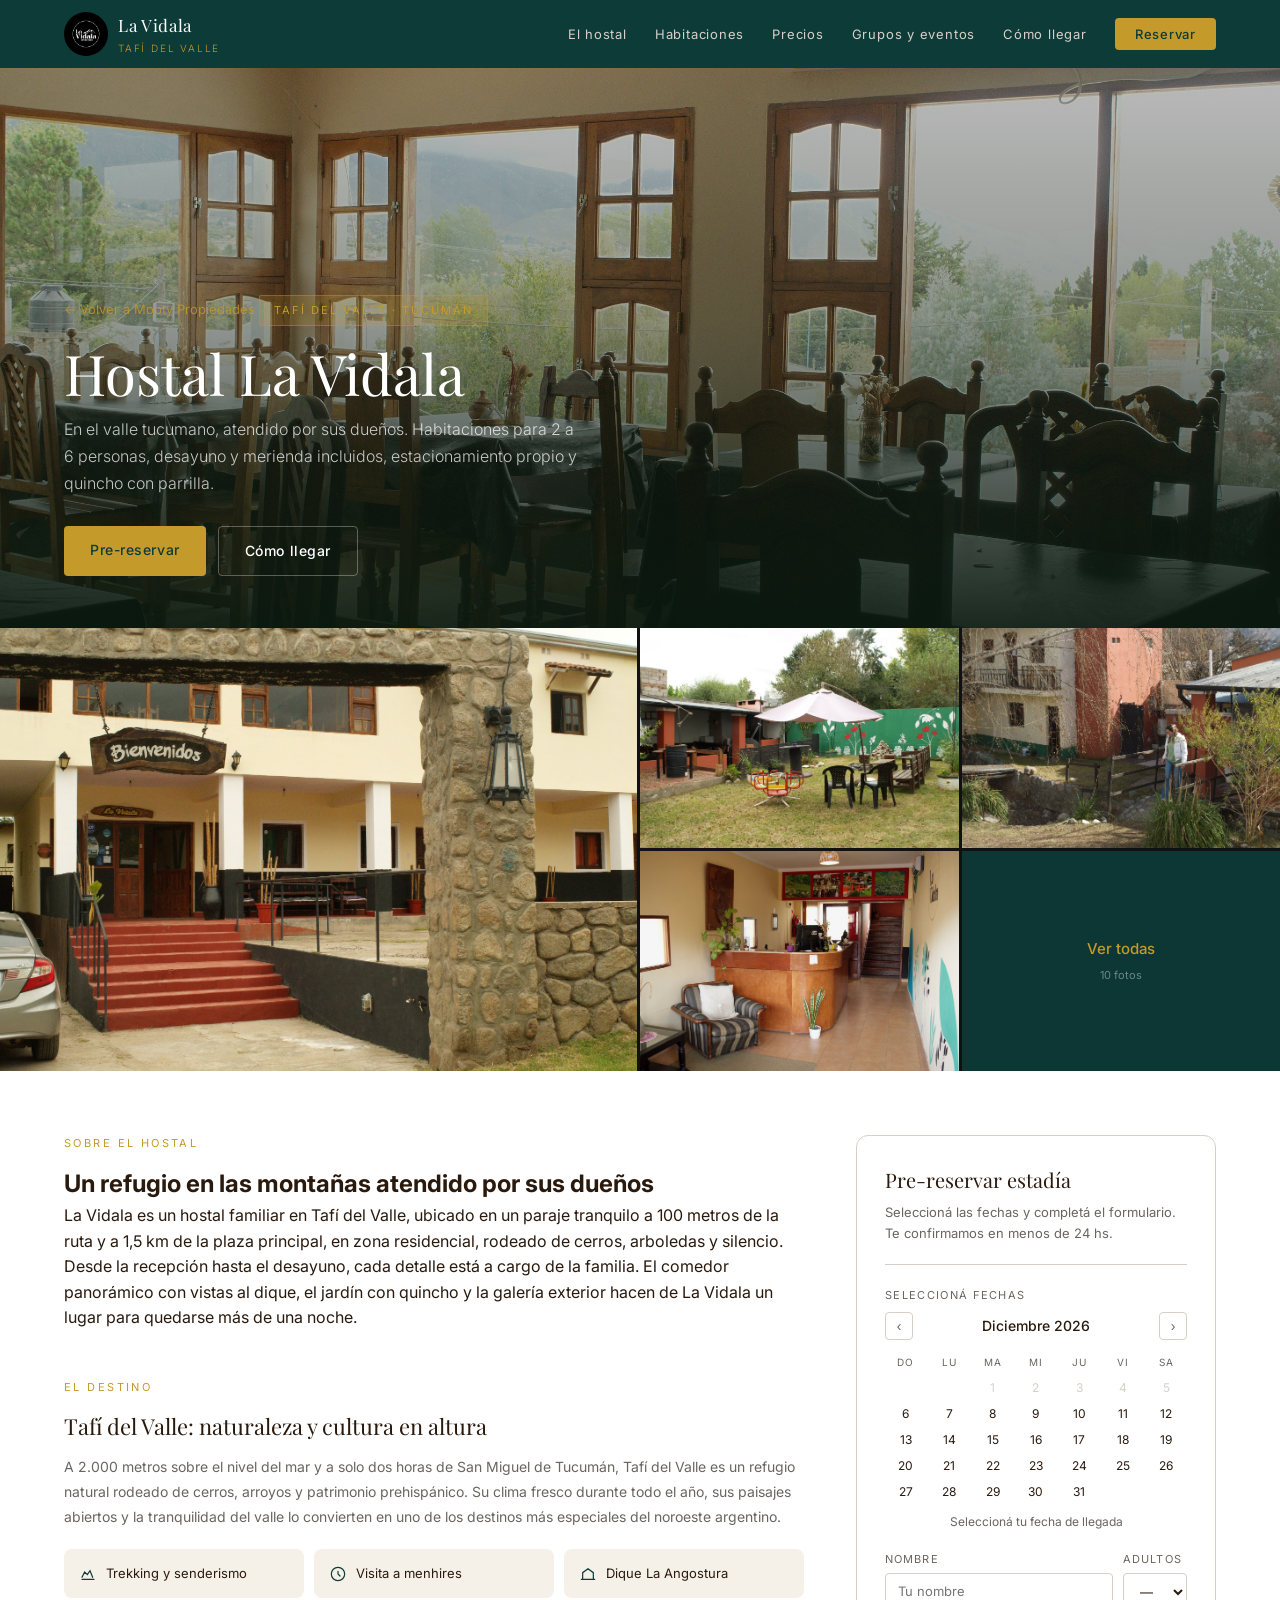
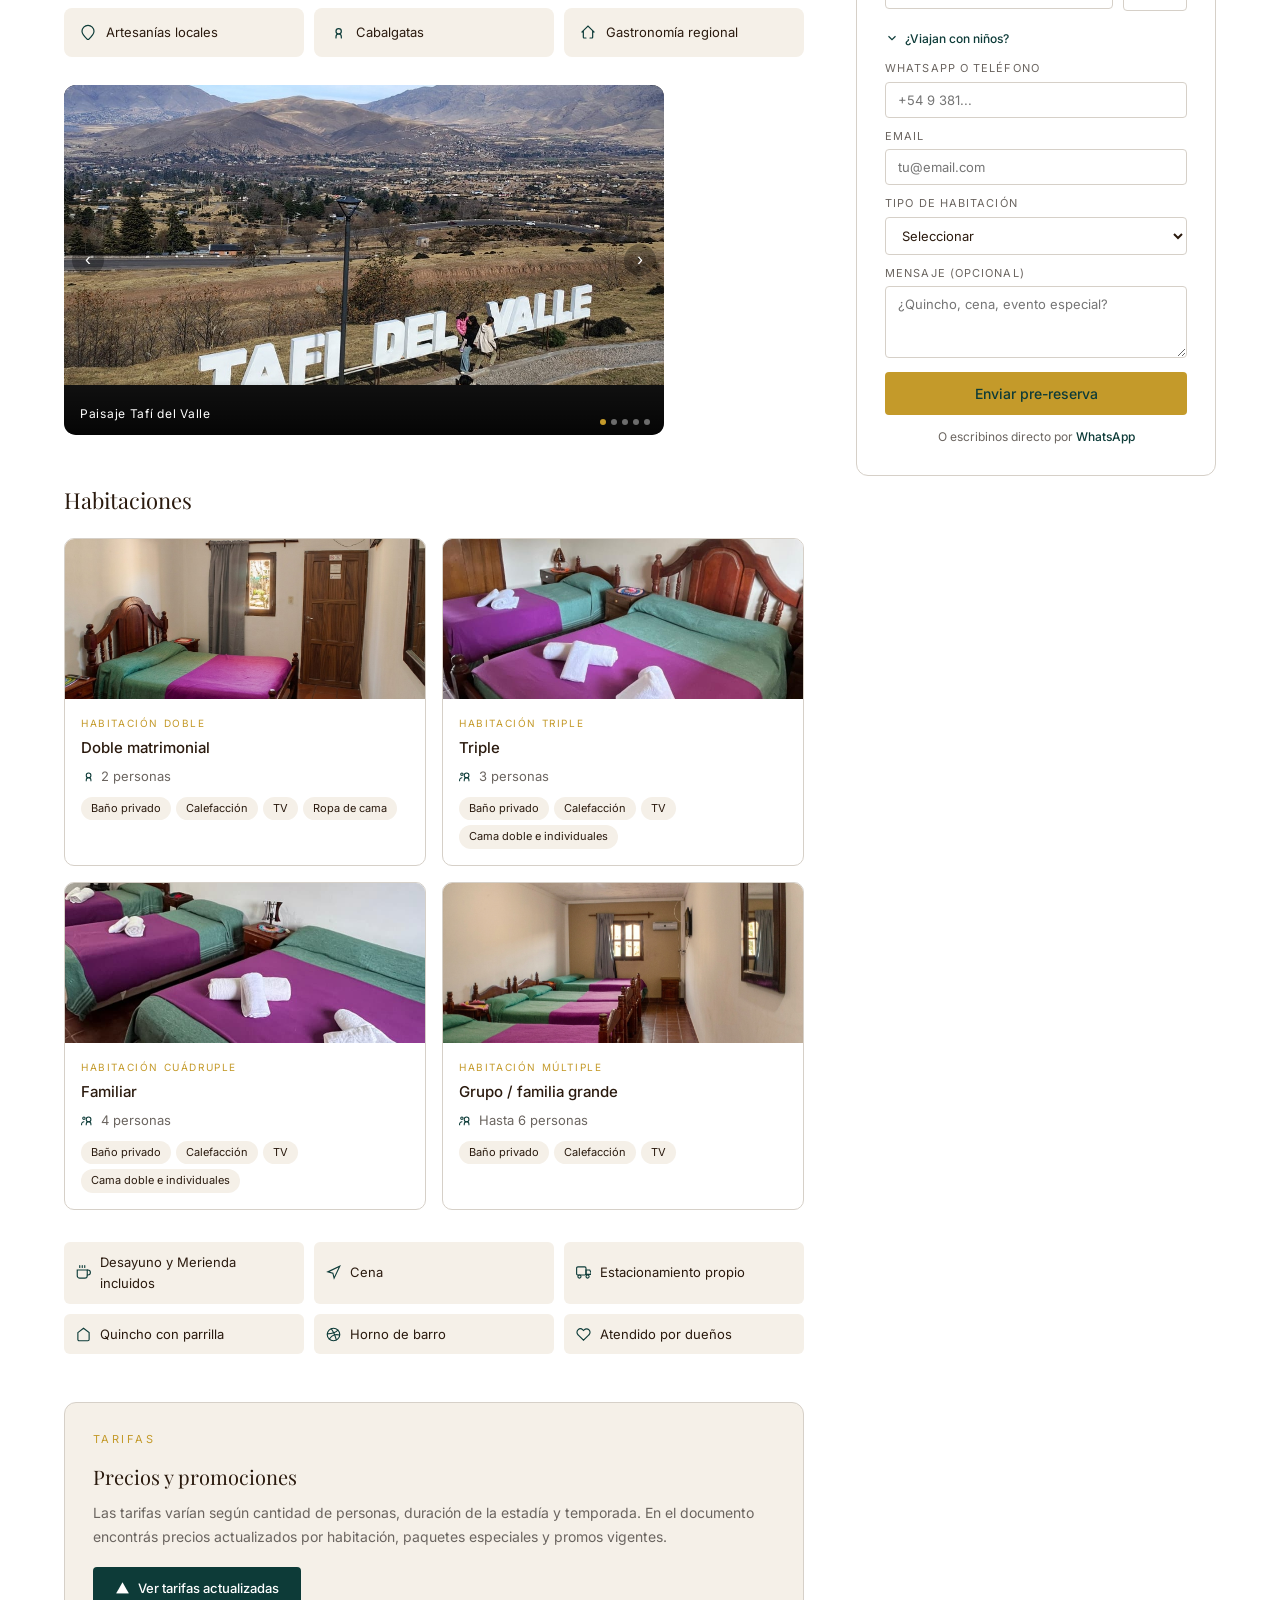
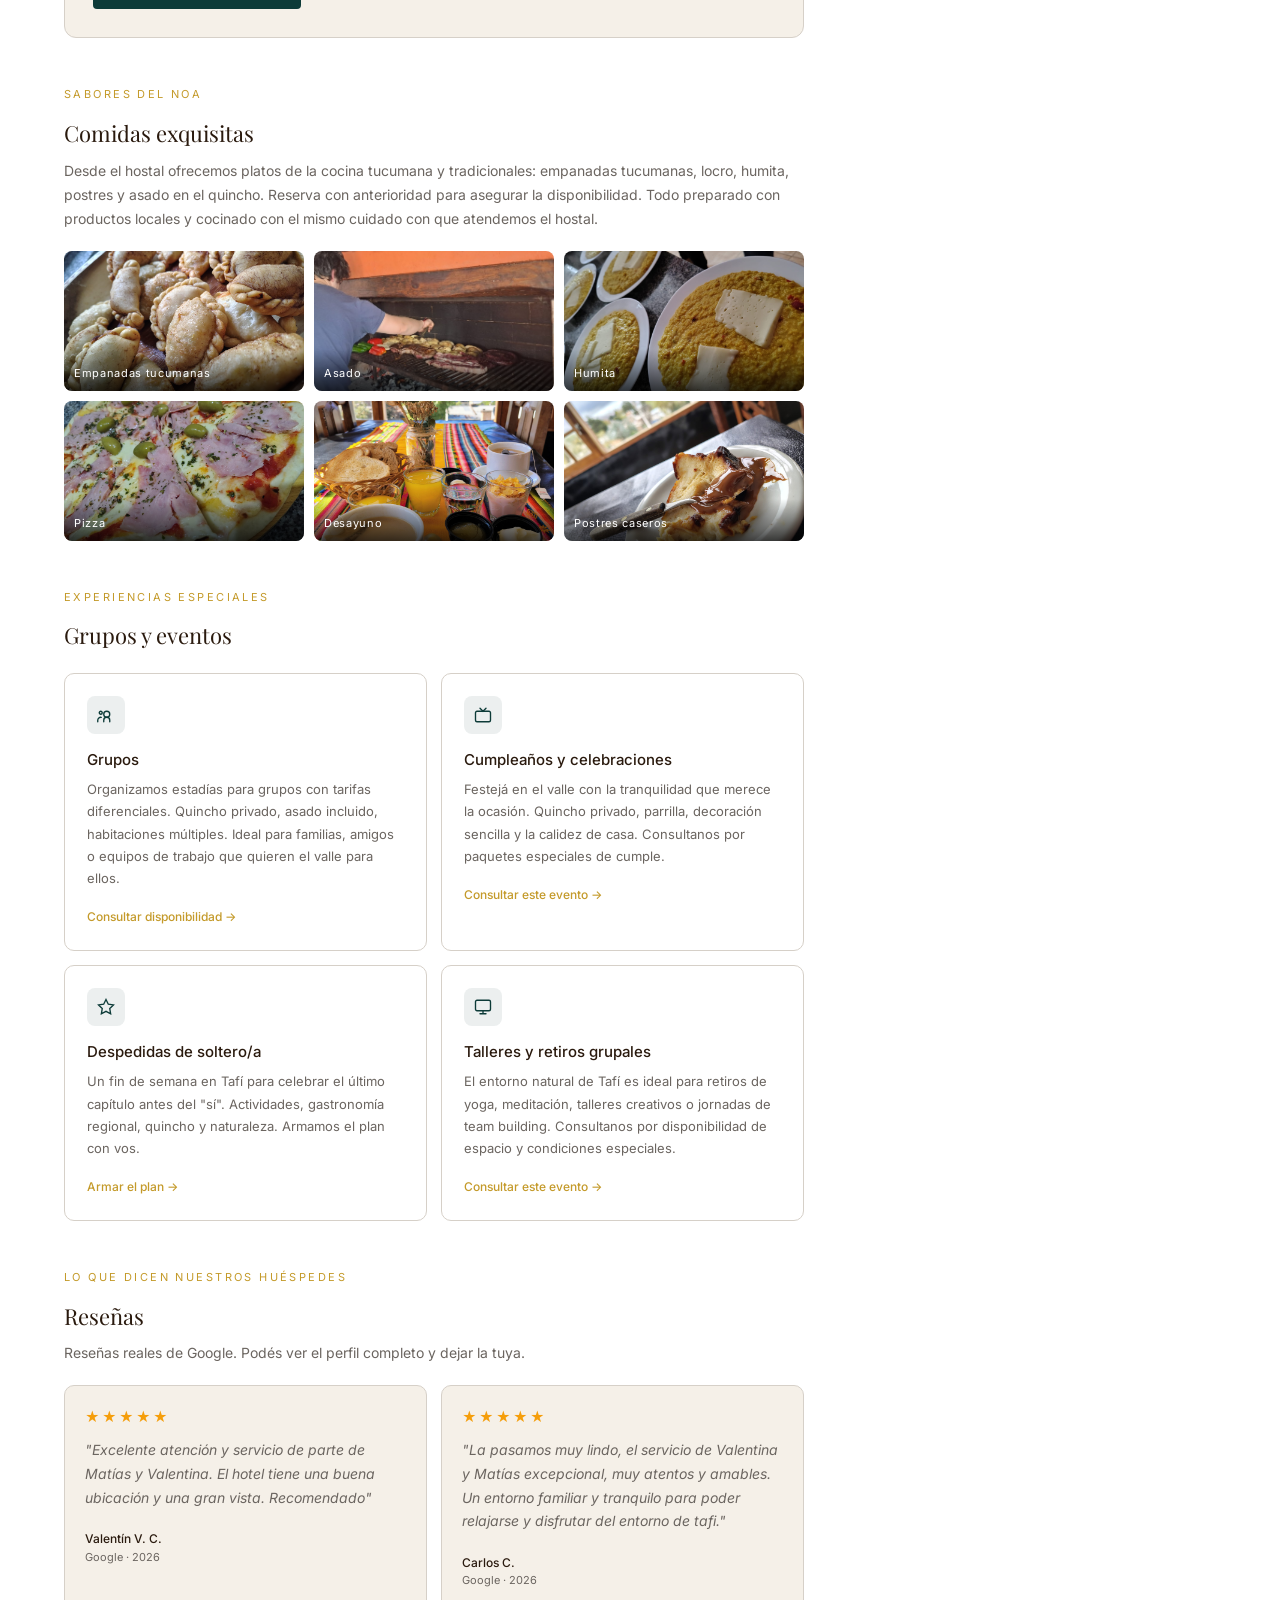
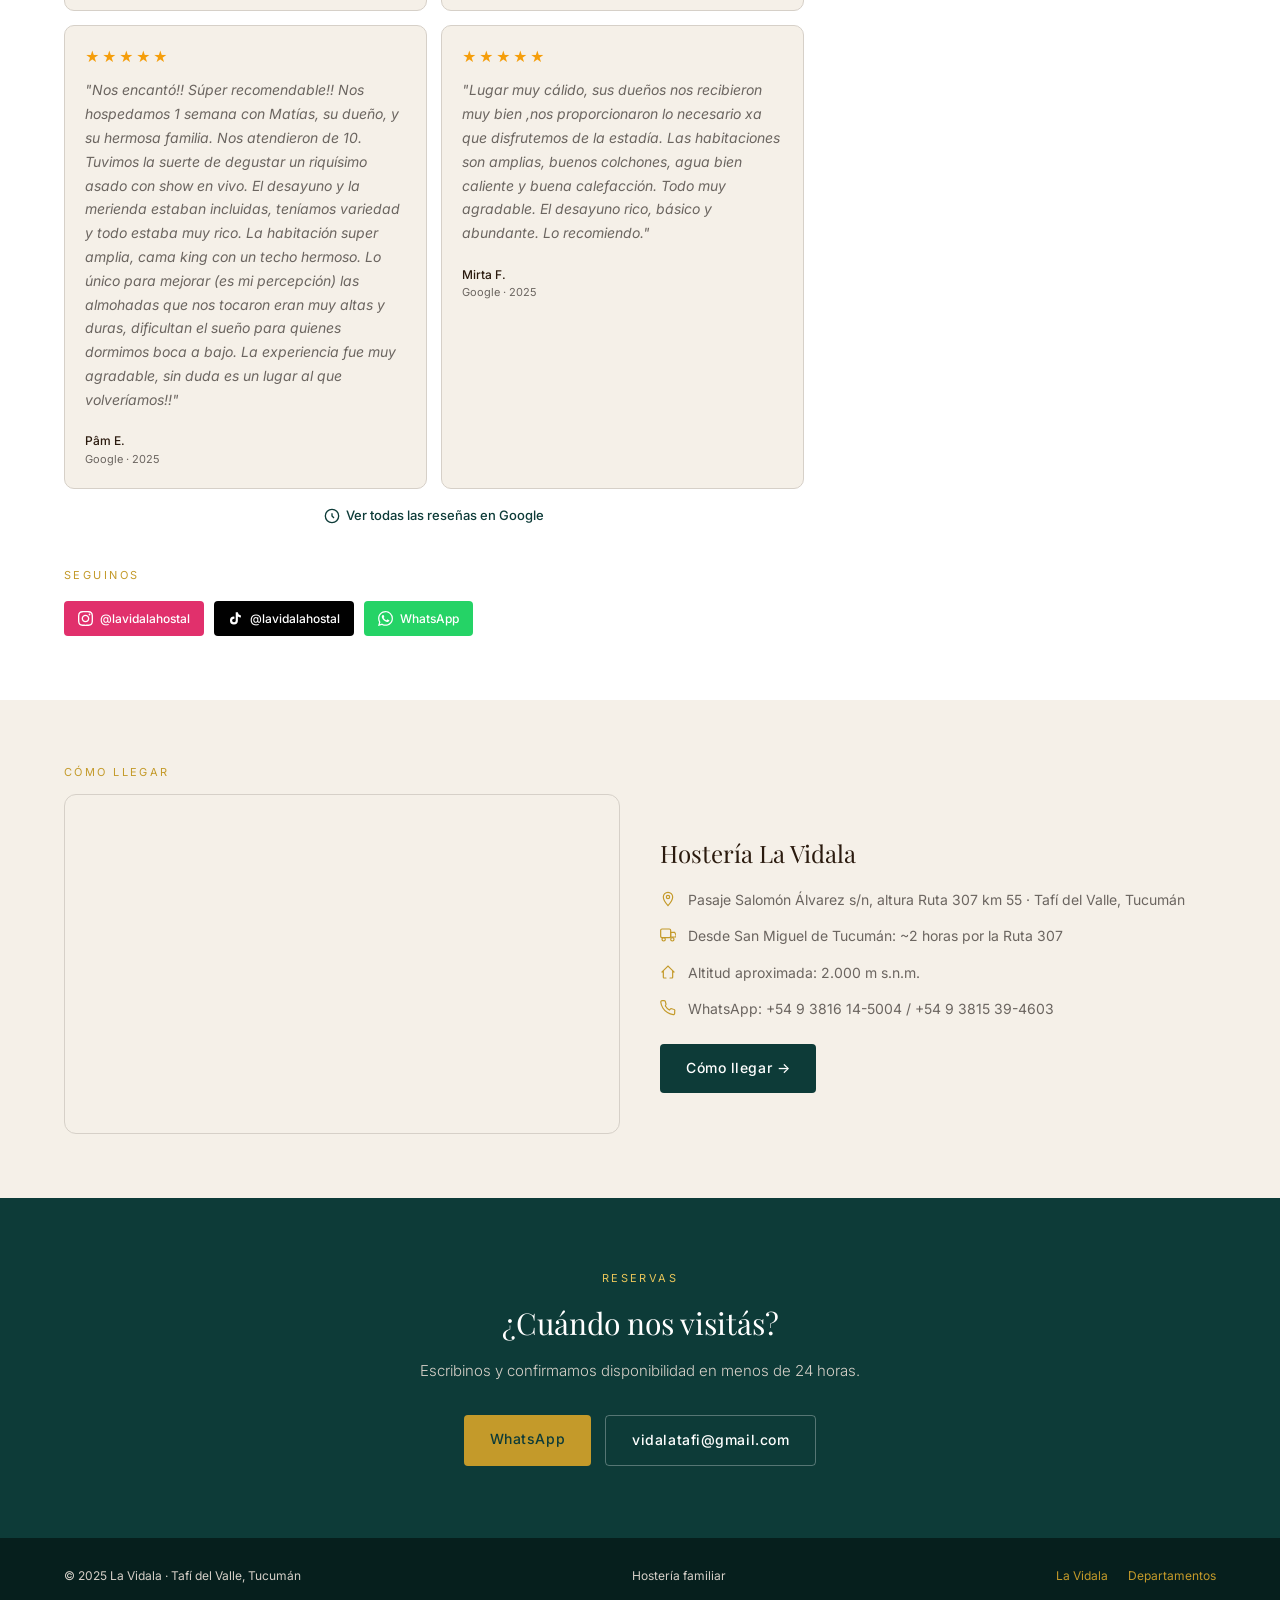
==== commit 29709334: "carrusel tafi" ====
--- a/hotel/index.html
+++ b/hotel/index.html
@@ -140,8 +140,8 @@
     /* Carrusel automático Tafí */
     .tafi-carrusel {
       position: relative; border-radius: 12px; overflow: hidden;
-      height: 400px; background: #111; margin-top: 4px;
-       max-width: 500px;
+      height: 350px; background: #111; margin-top: 4px;
+       max-width: 600px;
     }
     .tafi-slides { display: flex; height: 100%; transition: transform 0.6s ease; }
     .tafi-slide {
@@ -424,29 +424,96 @@
     .ubicacion-dato { display: flex; gap: 12px; align-items: flex-start; margin-bottom: 14px; font-size: 14px; color: var(--gray); }
     .ubicacion-dato svg { width: 16px; height: 16px; stroke: var(--gold); fill: none; stroke-width: 1.8; stroke-linecap: round; flex-shrink: 0; margin-top: 2px; }
 
-    /* ── RESPONSIVE ── */
-    @media (max-width: 768px) {
-      .galeria-mosaico { grid-template-columns: 1fr 1fr; grid-template-rows: auto; }
-      .gal-cell:first-child { grid-row: span 1; }
-      .hotel-body { grid-template-columns: 1fr; }
-      .reserva-card { position: static; }
-      .hab-grid {
-      display: grid;
-      grid-template-columns: 1fr 1fr;
-      gap: 16px;
-      }
-      .ge-grid { grid-template-columns: 1fr; }
-      .resenas-grid { grid-template-columns: 1fr; }
-      .amenities-grid { grid-template-columns: 1fr 1fr; }
-      .gastro-grid { grid-template-columns: 1fr 1fr; }
-      .ubicacion-inner { grid-template-columns: 1fr; }
-      .form-row { grid-template-columns: 1fr; }
-      .tafi-carrusel { height: 220px; }
-      .tafi-slide { height: 220px; }
-      body { overflow-x: hidden; }
-      .galeria-mosaico { grid-template-columns: 1fr 1fr; width: 100%; }
-      .nav-links { display: none; }
-    }
+    /* ── BASE: hab-grid necesita display grid declarado ── */
+.hab-grid {
+  display: grid;
+  grid-template-columns: 1fr 1fr;
+  gap: 16px;
+}
+
+/* ── RESPONSIVE MOBILE ── */
+@media (max-width: 768px) {
+
+  html, body {
+    overflow-x: hidden !important;
+    max-width: 100% !important;
+  }
+
+  /* Grid principal: una columna */
+  .hotel-body {
+    grid-template-columns: 1fr !important;
+    padding: 32px 4% !important;
+    gap: 32px !important;
+  }
+
+  /* Card de reserva: no sticky */
+  .reserva-card {
+    position: static !important;
+    width: 100% !important;
+    box-sizing: border-box !important;
+  }
+
+  /* Galería */
+  .galeria-mosaico {
+    grid-template-columns: 1fr 1fr !important;
+    grid-template-rows: auto !important;
+    width: 100% !important;
+  }
+  .gal-cell:first-child { grid-row: span 1 !important; }
+
+  /* Carrusel Tafí: quitar max-width fijo */
+  .tafi-carrusel {
+    max-width: 100% !important;
+    height: 220px !important;
+  }
+  .tafi-slide { height: 220px !important; }
+
+  /* Actividades: 2 columnas (180px mínimo causa overflow → usar 1fr) */
+  .actividades-grid {
+    grid-template-columns: 1fr 1fr !important;
+  }
+
+  /* Habitaciones */
+  .hab-grid {
+    grid-template-columns: 1fr 1fr !important;
+    gap: 12px !important;
+  }
+
+  /* Amenities */
+  .amenities-grid {
+    grid-template-columns: 1fr 1fr !important;
+  }
+
+  /* Gastronomía */
+  .gastro-grid {
+    grid-template-columns: 1fr 1fr !important;
+  }
+
+  /* Grupos y eventos */
+  .ge-grid {
+    grid-template-columns: 1fr !important;
+  }
+
+  /* Reseñas */
+  .resenas-grid {
+    grid-template-columns: 1fr !important;
+  }
+
+  /* Formulario */
+  .form-row {
+    grid-template-columns: 1fr !important;
+  }
+
+  /* Ubicación */
+  .ubicacion-inner {
+    grid-template-columns: 1fr !important;
+  }
+
+  /* Nav */
+  .nav-links {
+    display: none !important;
+  }
+}
   </style>
 </head>
 <body>
@@ -509,7 +576,7 @@
 
 <!-- CUERPO PRINCIPAL -->
 <section class="hotel-body">
-  <div>
+  <div style="min-width: 0; width: 100%;">
 
     <!-- SOBRE EL HOSTAL -->
     <div id="sobre">
@@ -856,7 +923,7 @@
   </div><!-- /columna izquierda -->
 
   <!-- CARD RESERVA -->
-  <div class="reserva-card" id="reservar">
+  <div class="reserva-card" id="reservar" style="min-width: 0; width: 100%;">
     <div class="reserva-card-title">Pre-reservar estadía</div>
     <div class="reserva-card-sub">Seleccioná las fechas y completá el formulario. Te confirmamos en menos de 24 hs.</div>
 
@@ -1003,16 +1070,16 @@
 // ── GALERÍA MODAL ──────────────────────────────────────────
 const fotos = [
   { src: 'img/hotel-01.jpg', caption: 'Fachada — La Vidala' },
-  { src: 'img/hotel-02.jpg', caption: 'Recepción' },
-  { src: 'img/hotel-03.jpg', caption: 'Jardin' },
-  { src: 'img/hotel-04.jpg', caption: 'Pasillo de habitaciones' },
-  { src: 'img/hotel-05.jpg', caption: 'Habitacion' },
-  { src: 'img/hotel-06.jpg', caption: 'Edificio y jardín' },
+  { src: 'img/hotel-02.jpg', caption: 'Jardín- Fogón' },
+  { src: 'img/hotel-03.jpg', caption: 'Jardín' },
+  { src: 'img/hotel-04.jpg', caption: 'Recepción' },
+  { src: 'img/hotel-05.JPG', caption: 'Habitacion' },
+  { src: 'img/hotel-06.JPG', caption: 'Edificio y jardín' },
   { src: 'img/hotel-07.jpg', caption: 'Desayuno' },
-  { src: 'img/hotel-08.jpg', caption: 'Comedor — atardecer' },
+  { src: 'img/hotel-08.jpg', caption: 'Pasillo a habitaciones' },
   { src: 'img/hotel-09.jpg', caption: 'Entrada' },
-  { src: 'img/hotel-10.jpg', caption: 'Rincon de niños' },
-  { src: 'img/hotel-11.jpg', caption: 'Comedor' },
+  { src: 'img/hotel-10.JPG', caption: 'Rincon de niños' },
+  { src: 'img/hotel-11.JPG', caption: 'Comedor' },
 ];
 let mIdx = 0;
 function abrirModal(i) { mIdx = i; document.getElementById('modal').classList.add('open'); actualizarModal(); }
--- a/css/style.css
+++ b/css/style.css
@@ -125,18 +125,42 @@
 footer { background: #061F1D; color: var(--gray-lt); padding: 28px 5%; display: flex; justify-content: space-between; align-items: center; font-size: 12px; }
 footer a { color: var(--gold); text-decoration: none; }
 
-/* MOBILE */
+/* ── RESPONSIVE ── */
 @media (max-width: 768px) {
-  .hero { grid-template-columns: 1fr; padding: 56px 5%; gap: 36px; }
-  .about { grid-template-columns: 1fr; gap: 36px; }
-  .temp-cards { grid-template-columns: 1fr; }
-  .nav-links { display: none; }
-  footer { flex-direction: column; gap: 10px; text-align: center; }
-  .actividades-grid { grid-template-columns: 1fr 1fr; }
-  .tafi-carrusel { max-width: 100%; height: 220px; }
-  .amenities-grid { grid-template-columns: 1fr; }
-  .ge-grid { grid-template-columns: 1fr; }
-  .resenas-grid { grid-template-columns: 1fr; }
+  html, body { overflow-x: hidden; max-width: 100%; }
+
+  /* Layout principal: una sola columna sin ancho fijo */
+  .hotel-body {
+    grid-template-columns: 1fr !important;
+    padding: 32px 4%;
+    gap: 32px;
+  }
+
+  /* Galería */
+  .galeria-mosaico { grid-template-columns: 1fr 1fr; grid-template-rows: auto; }
+  .gal-cell:first-child { grid-row: span 1; }
+
+  /* Carrusel Tafí */
+  .tafi-carrusel { max-width: 100% !important; height: 220px !important; }
+  .tafi-slide { height: 220px !important; }
+
+  /* Grillas internas */
+  .actividades-grid { grid-template-columns: 1fr 1fr !important; }
+  .hab-grid { display: grid !important; grid-template-columns: 1fr 1fr !important; gap: 12px !important; }
+  .amenities-grid { grid-template-columns: 1fr 1fr !important; }
+  .gastro-grid { grid-template-columns: 1fr 1fr !important; }
+  .ge-grid { grid-template-columns: 1fr !important; }
+  .resenas-grid { grid-template-columns: 1fr !important; }
+
+  /* Formulario */
+  .reserva-card { position: static; width: 100%; box-sizing: border-box; }
+  .form-row { grid-template-columns: 1fr !important; }
+
+  /* Ubicación */
+  .ubicacion-inner { grid-template-columns: 1fr !important; }
+
+  /* Nav */
+  .nav-links { display: none !important; }
 }
 
 .prop-card-img { position: relative; overflow: hidden; }
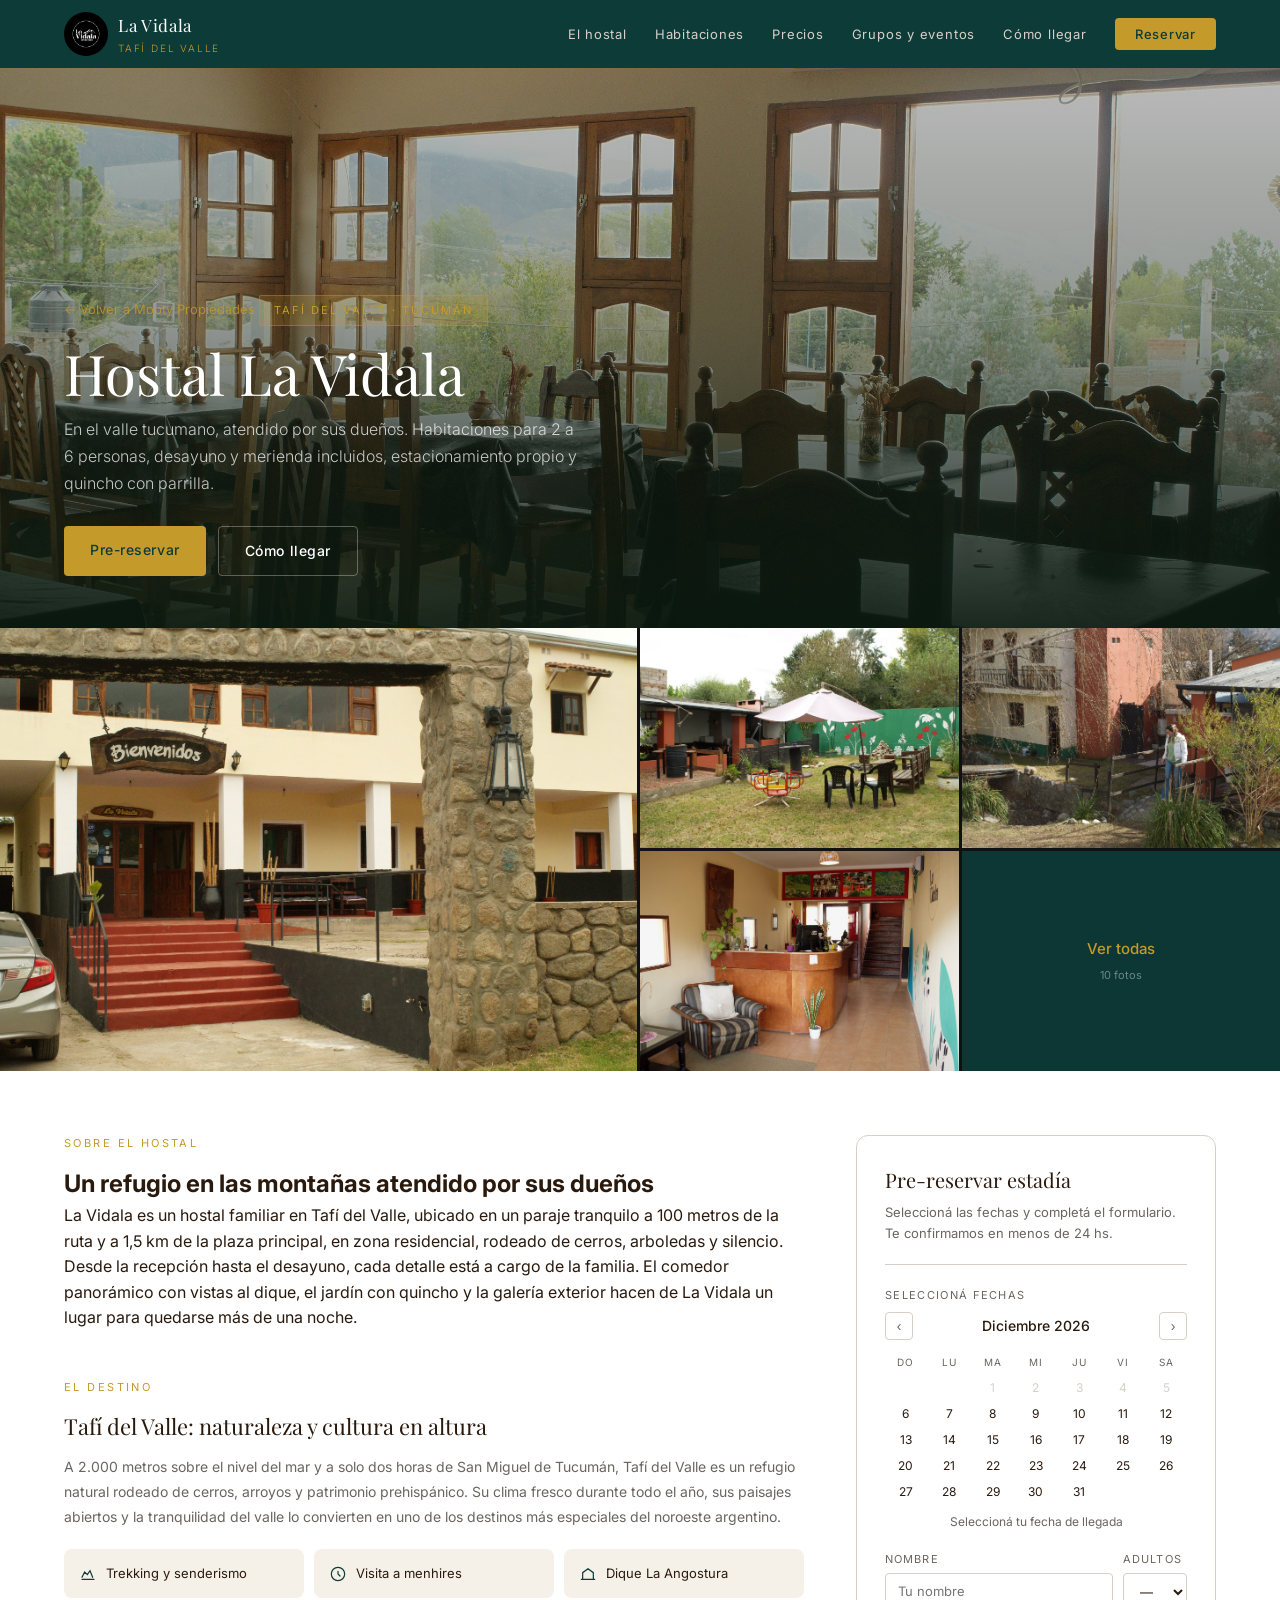
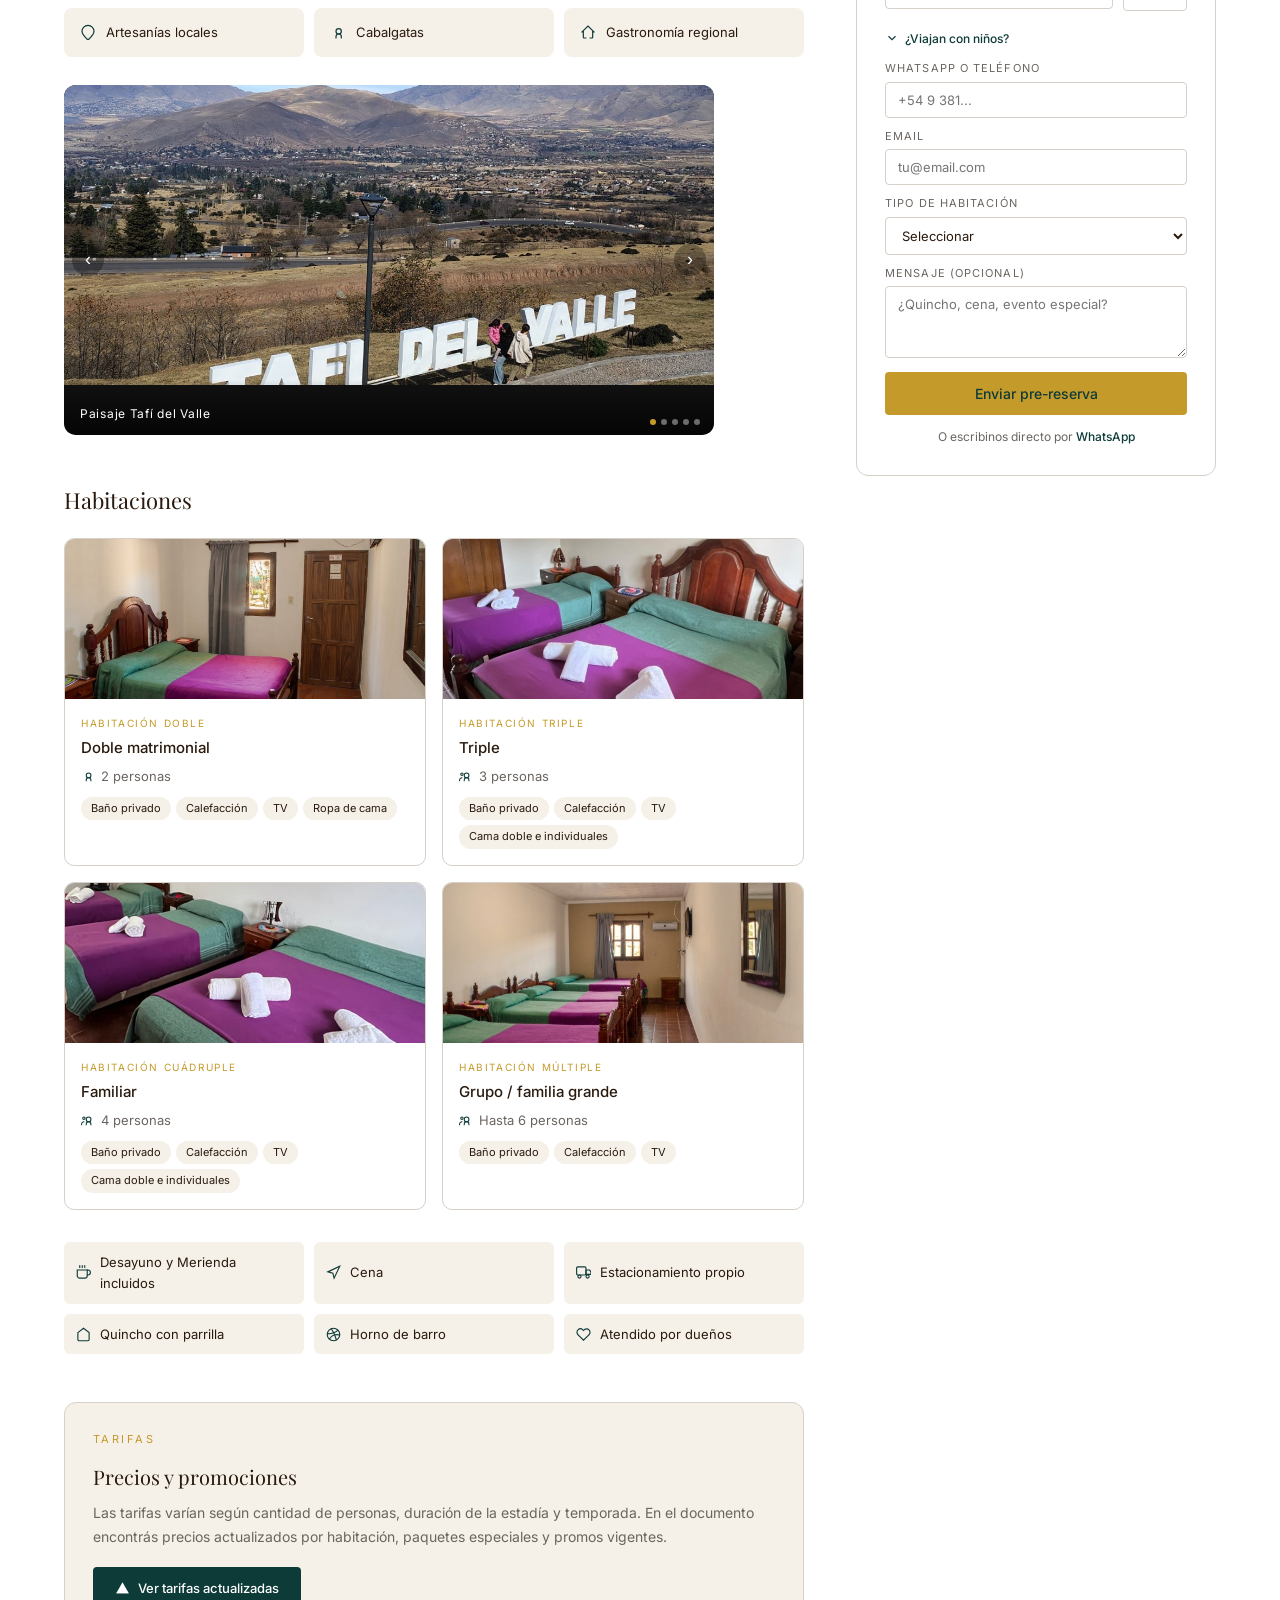
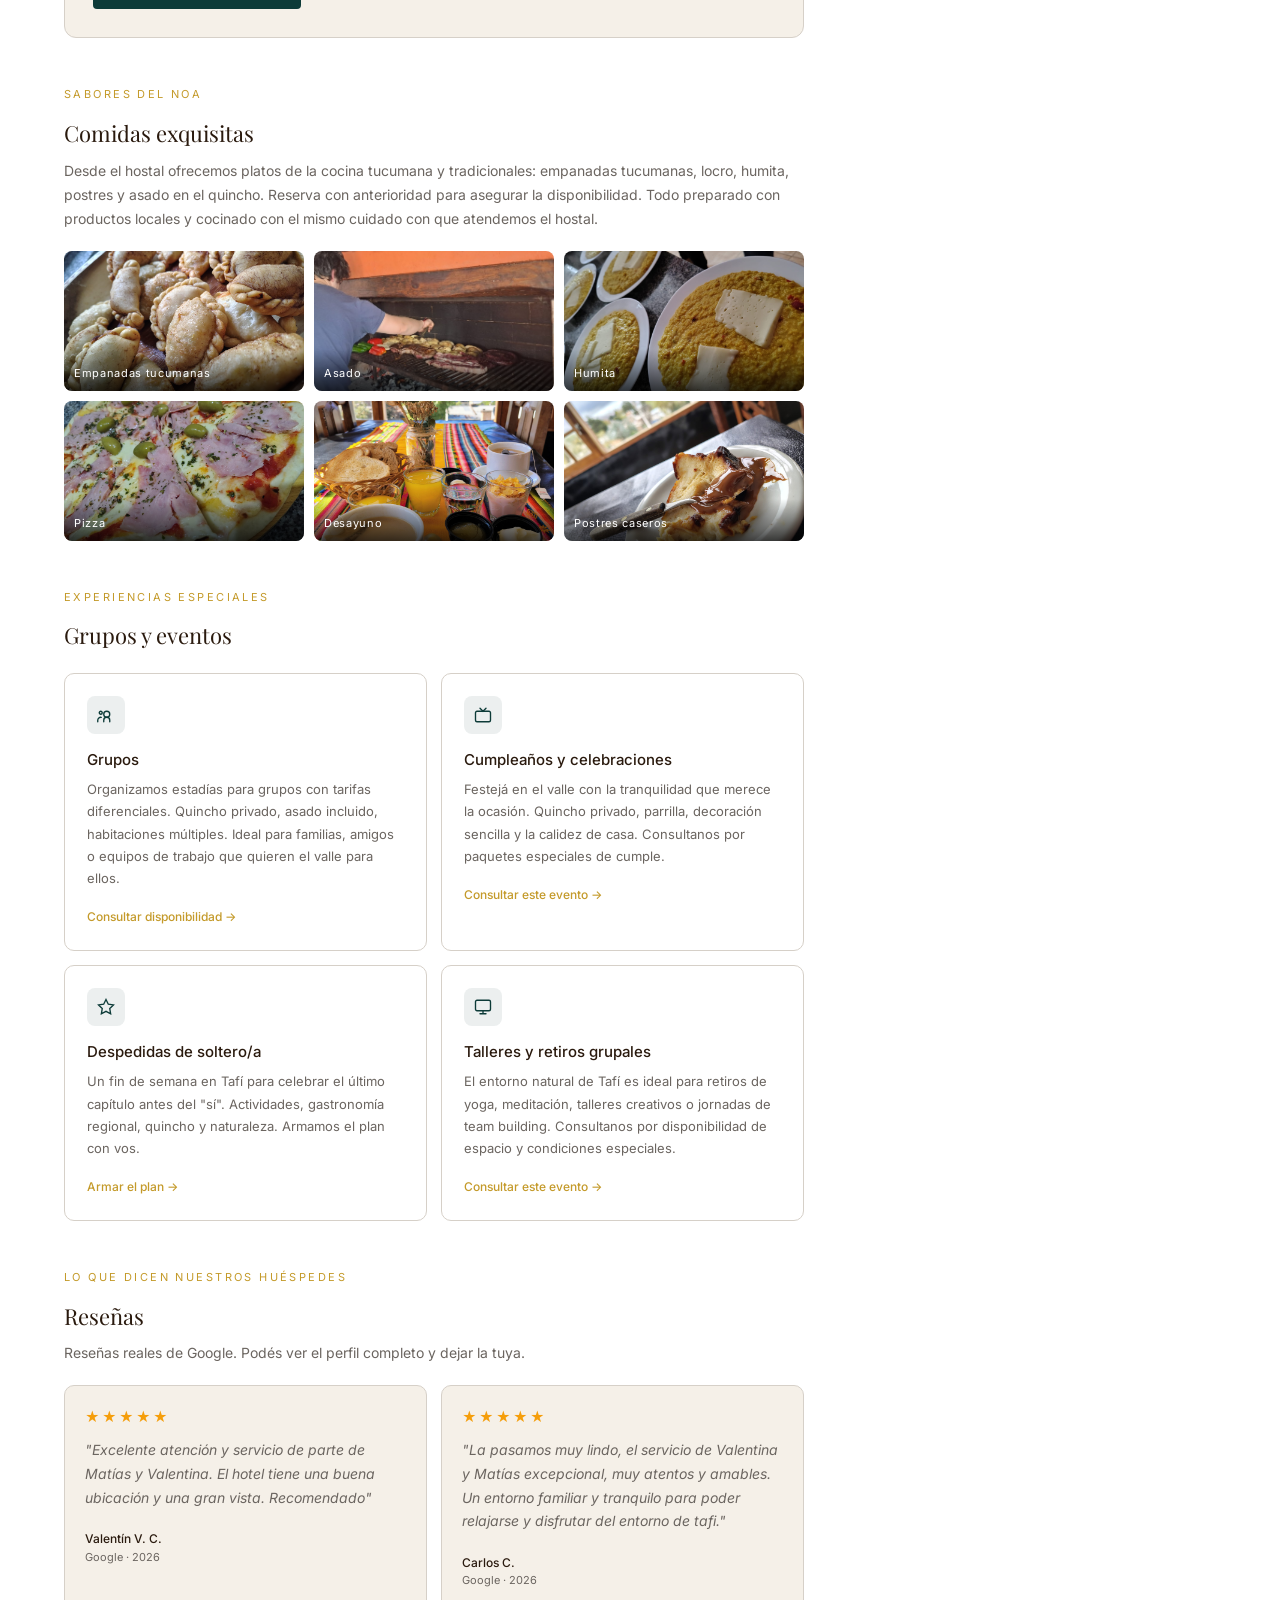
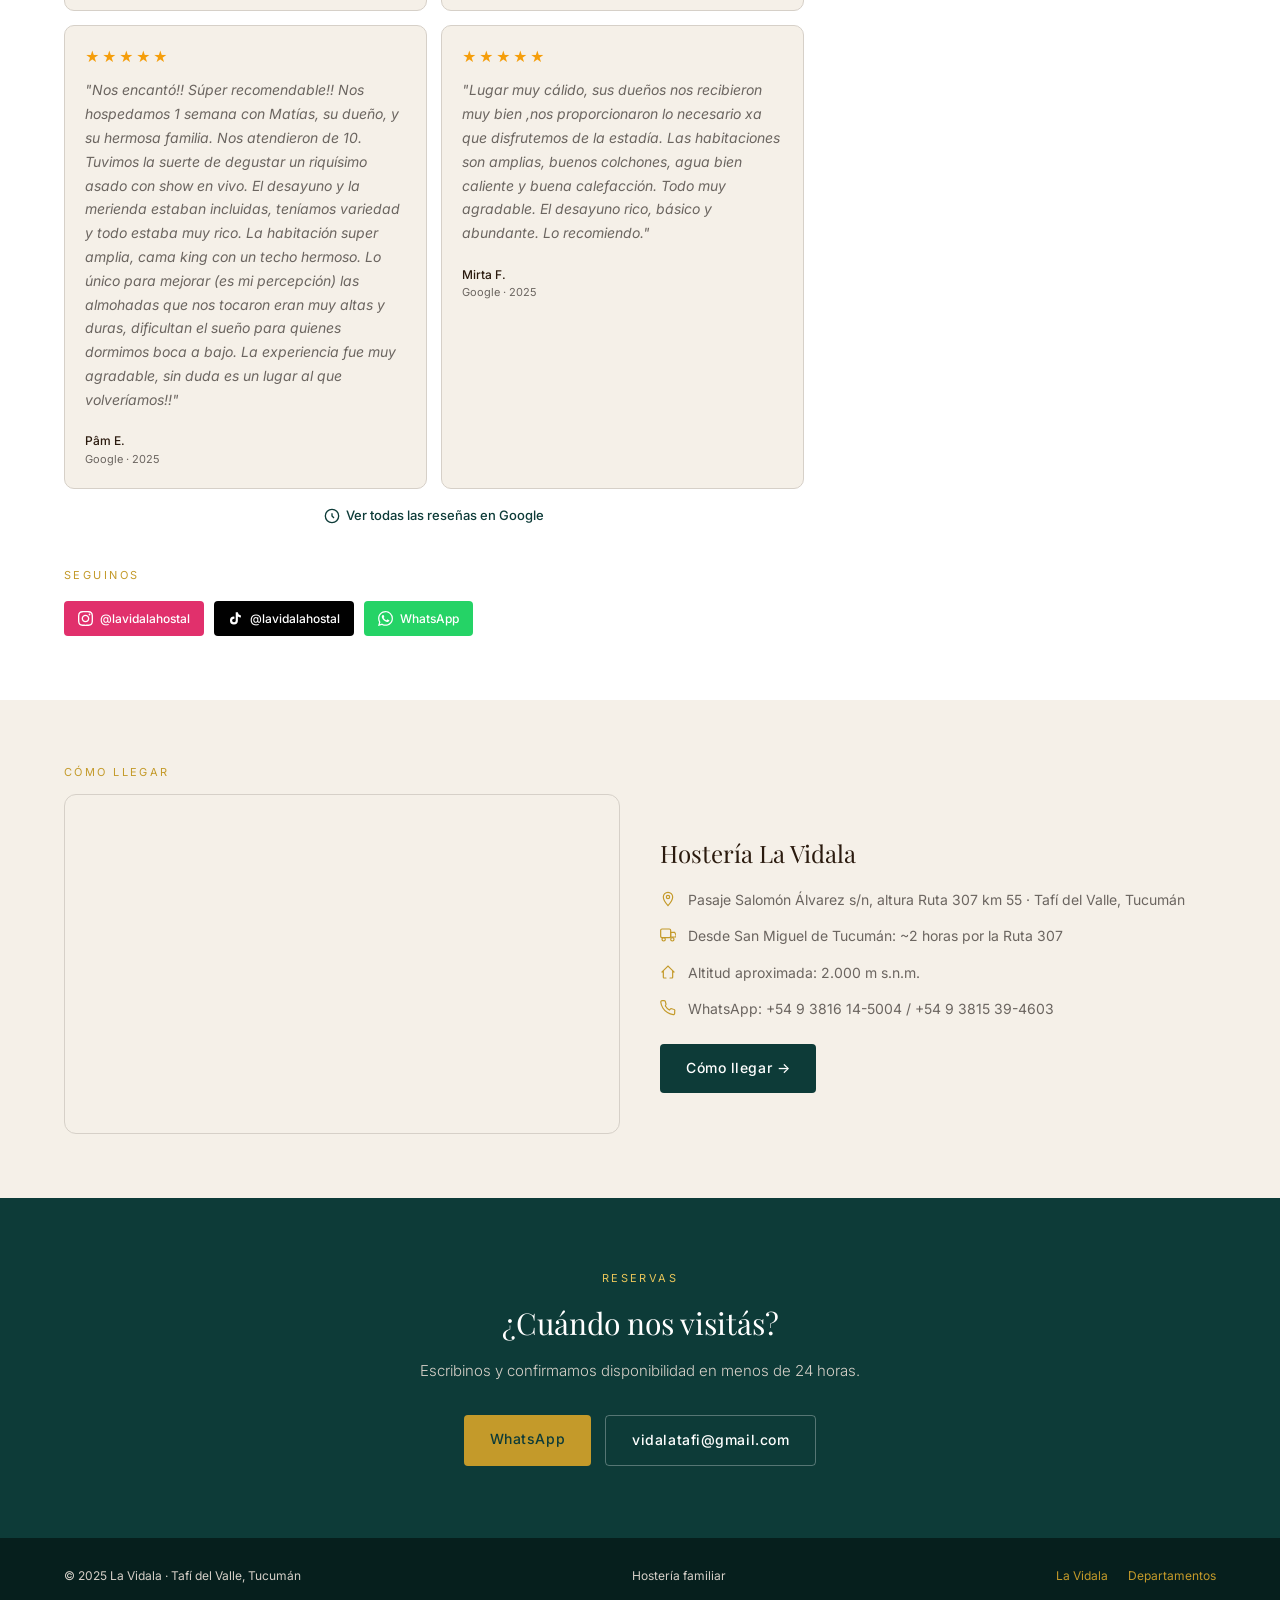
==== commit 32477bc1: "carr tafi" ====
--- a/hotel/index.html
+++ b/hotel/index.html
@@ -141,7 +141,7 @@
     .tafi-carrusel {
       position: relative; border-radius: 12px; overflow: hidden;
       height: 350px; background: #111; margin-top: 4px;
-       max-width: 600px;
+       max-width: 650px;
     }
     .tafi-slides { display: flex; height: 100%; transition: transform 0.6s ease; }
     .tafi-slide {
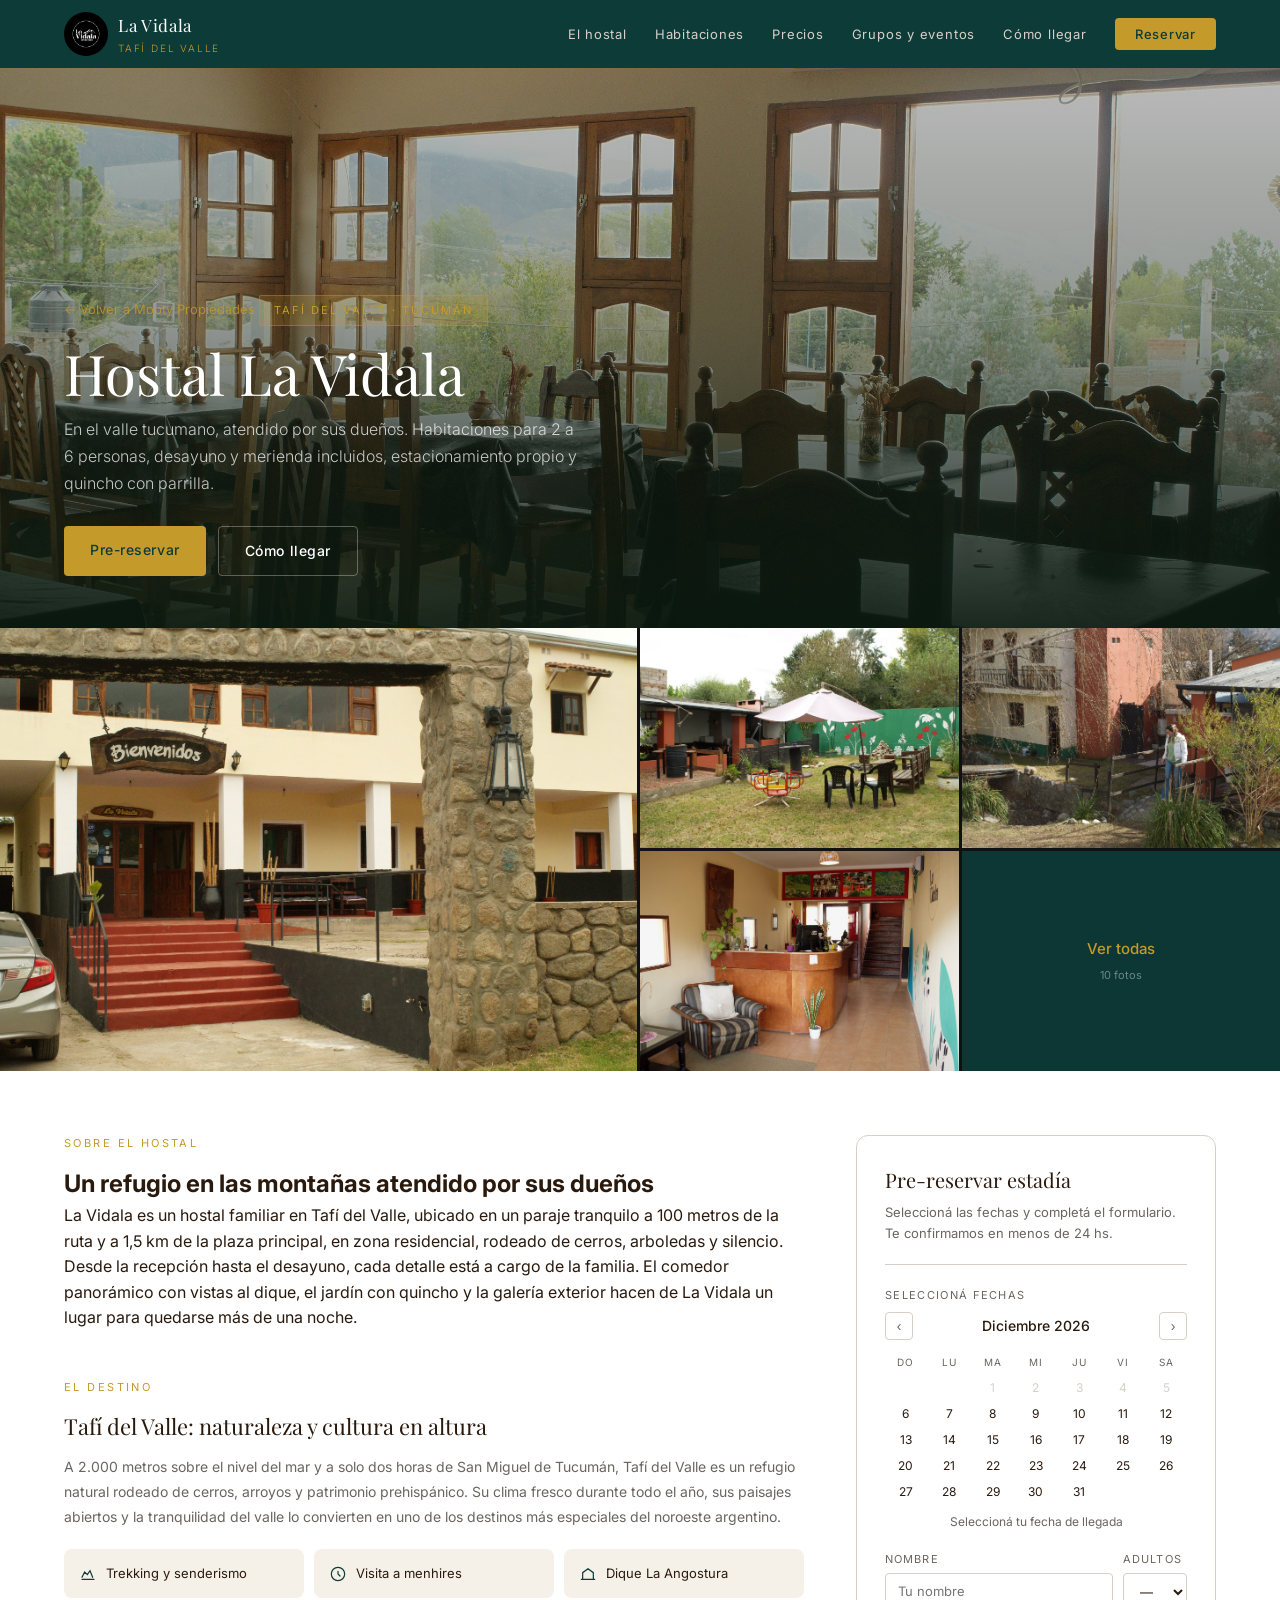
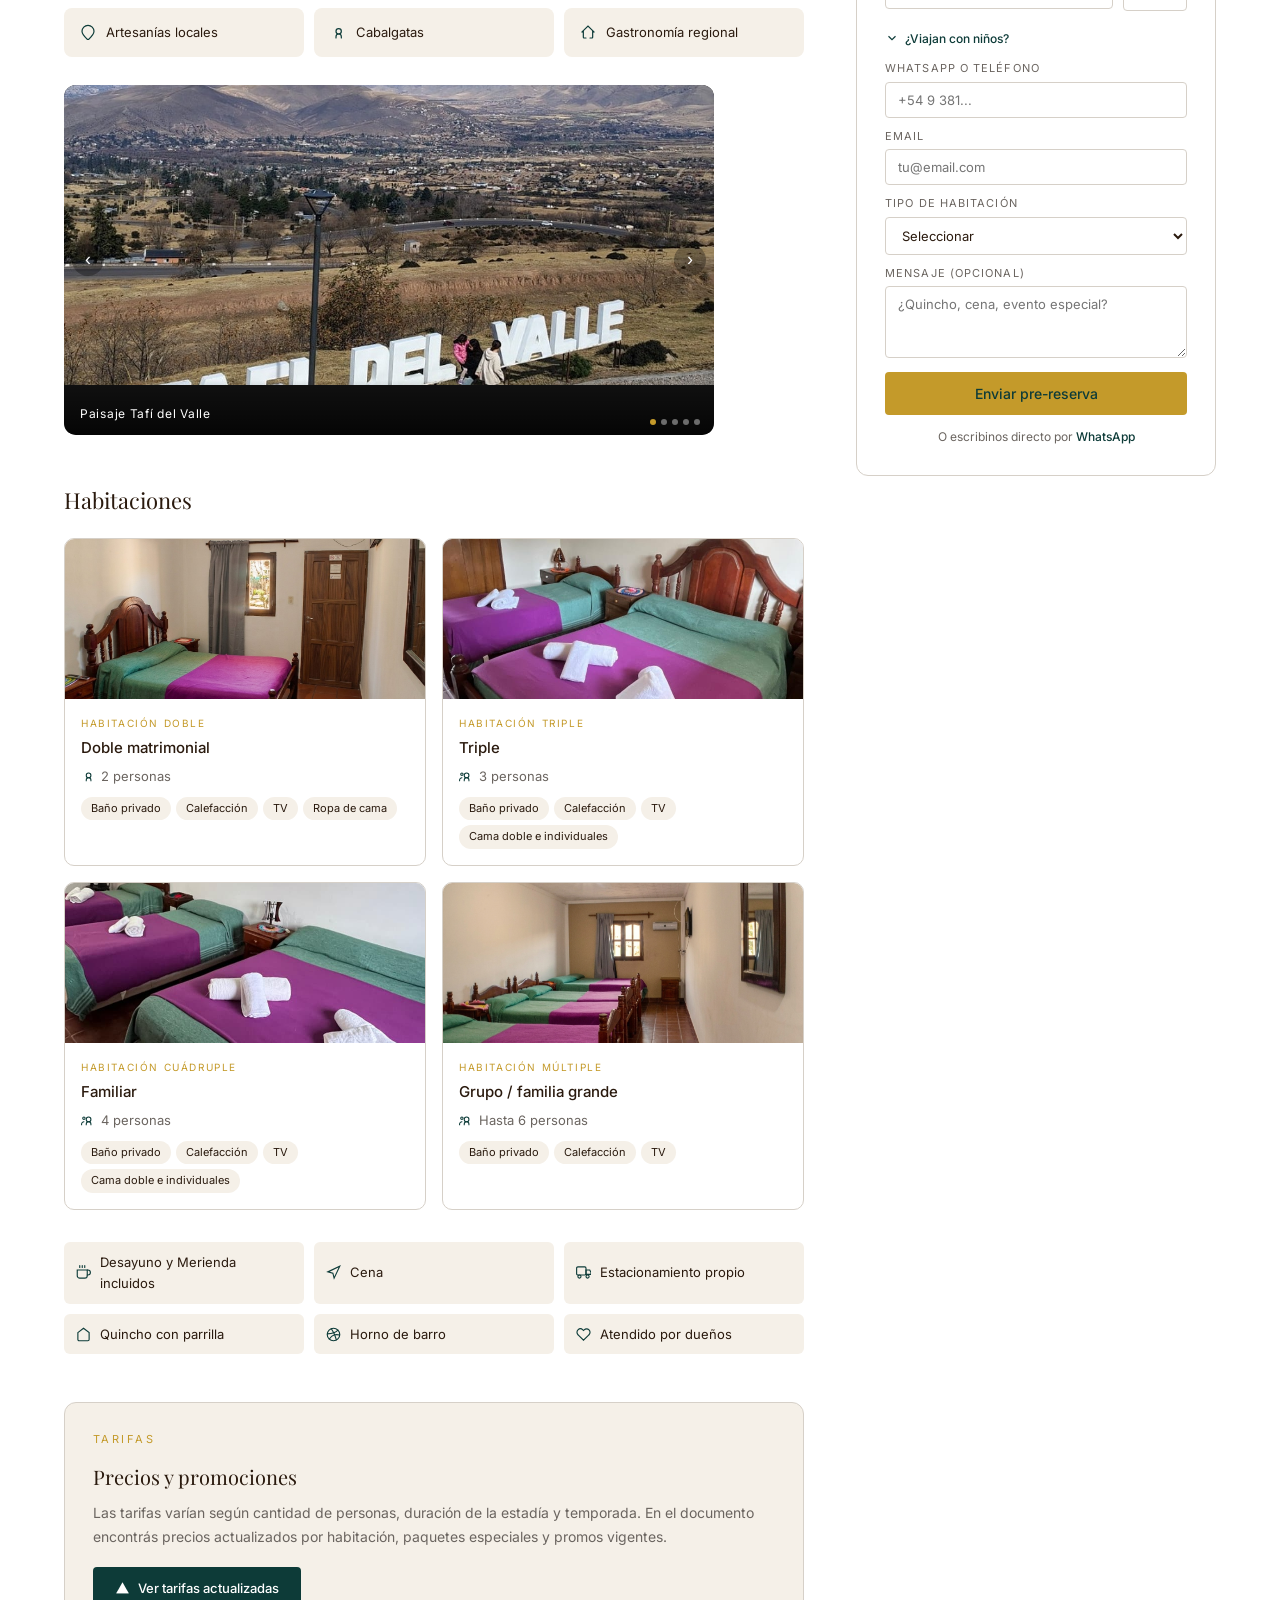
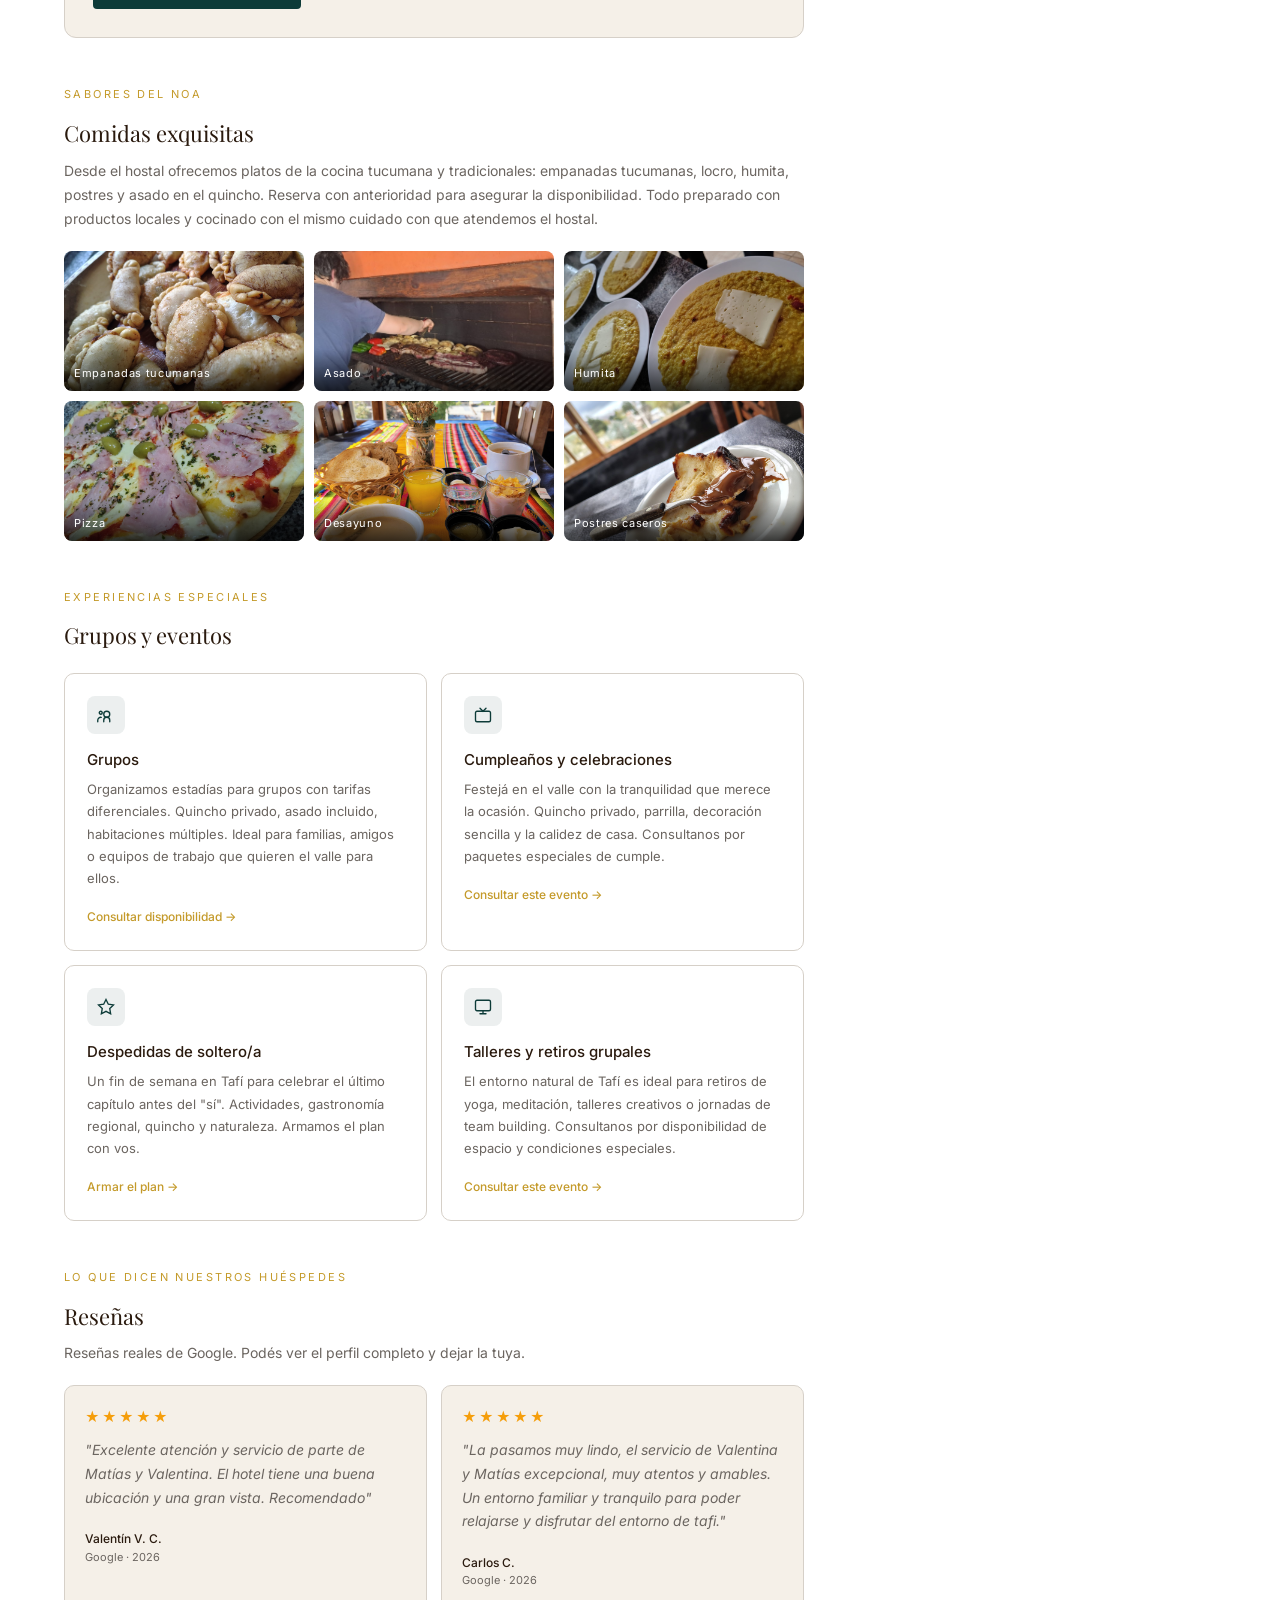
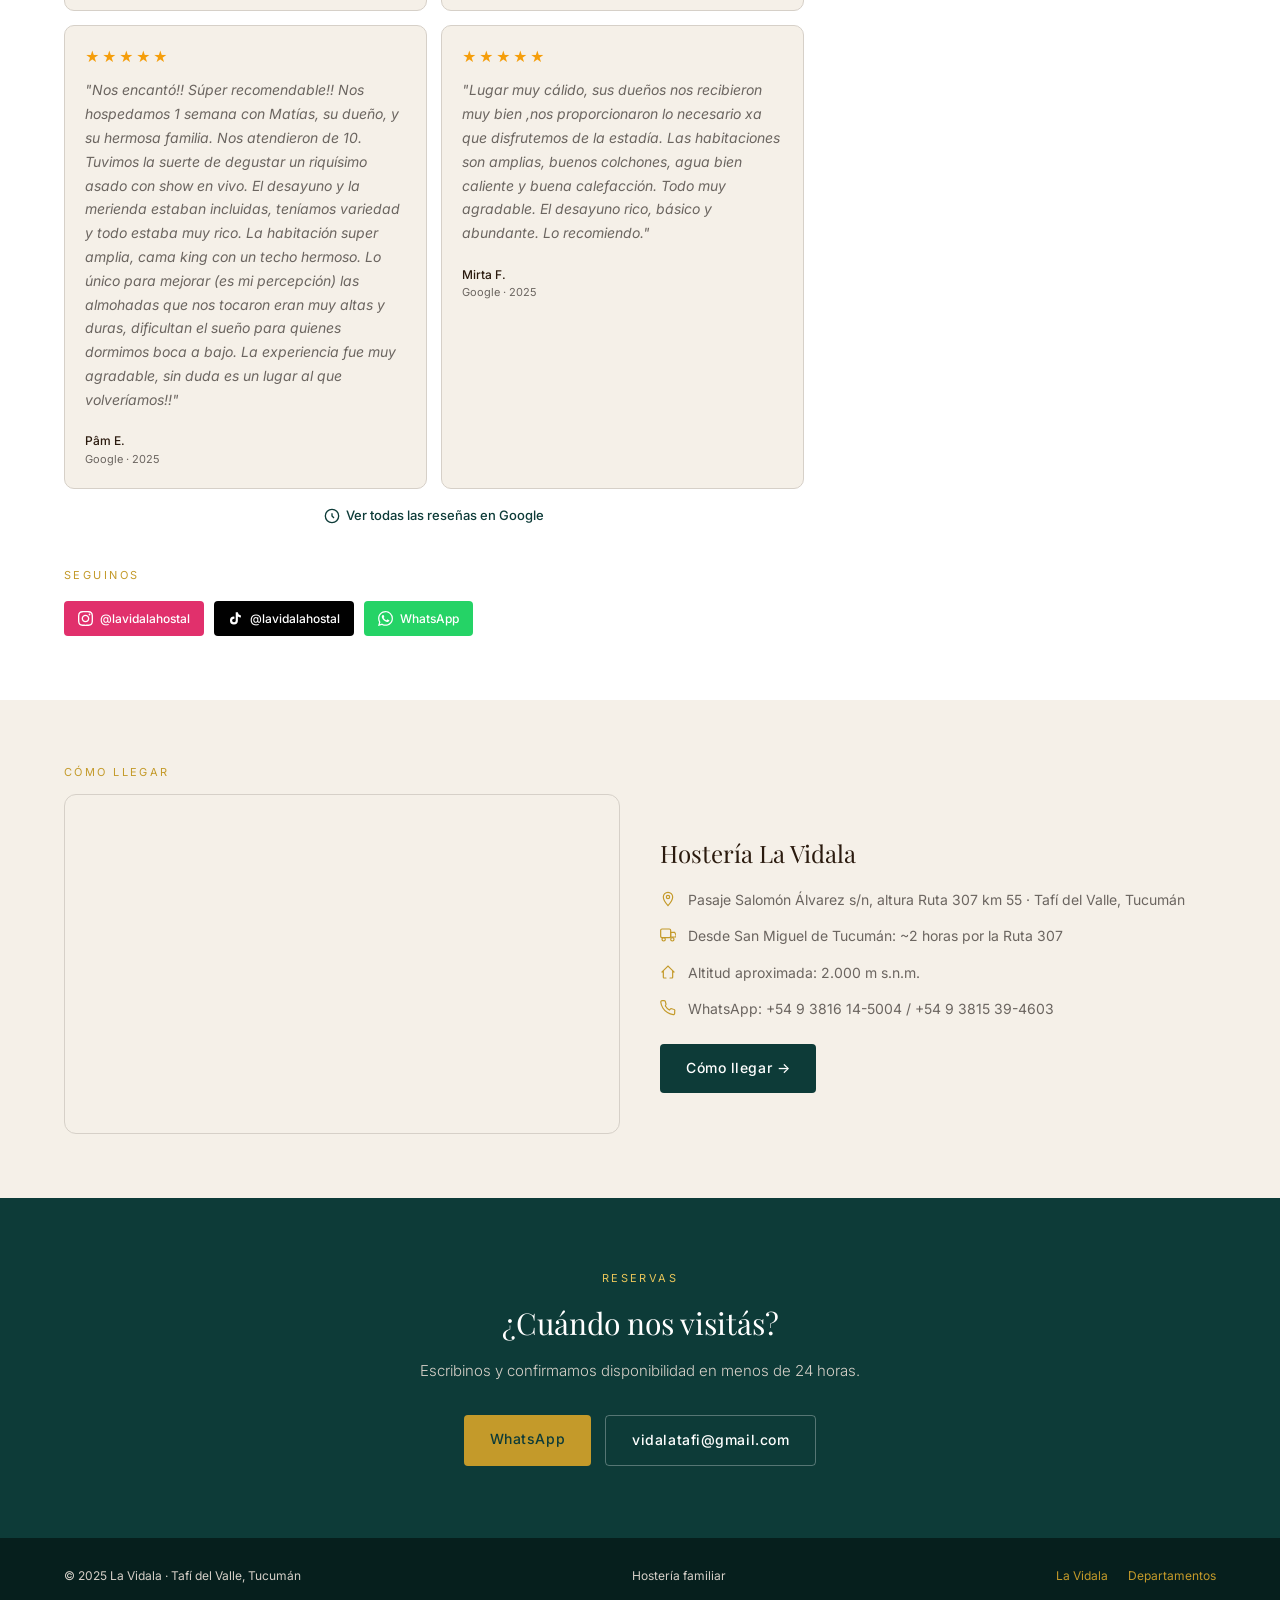
==== commit 55597be5: "drive" ====
--- a/hotel/index.html
+++ b/hotel/index.html
@@ -769,7 +769,7 @@
         INSTRUCCIÓN: reemplazá el href con el link de tu archivo de Google Drive.
         El archivo debe estar compartido como "Cualquier persona con el link puede ver".
       -->
-      <a href="https://docs.google.com/presentation/d/16pNb4ly0PZzhzMIl41DDi4fUb435VVVS2ZvxVQhPcD0/edit?slide=id.p#slide=id.p" class="precios-drive-btn" target="_blank" rel="noopener">
+      <a href="https://docs.google.com/presentation/d/16pNb4ly0PZzhzMIl41DDi4fUb435VVVS2ZvxVQhPcD0/preview" class="precios-drive-btn" target="_blank" rel="noopener">
         <svg viewBox="0 0 24 24" xmlns="http://www.w3.org/2000/svg"><path d="M12 2L2 19.5h20L12 2z"/><path d="M2 19.5l10-7.5 10 7.5"/><path d="M12 12l-10 7.5"/></svg>
         Ver tarifas actualizadas
       </a>
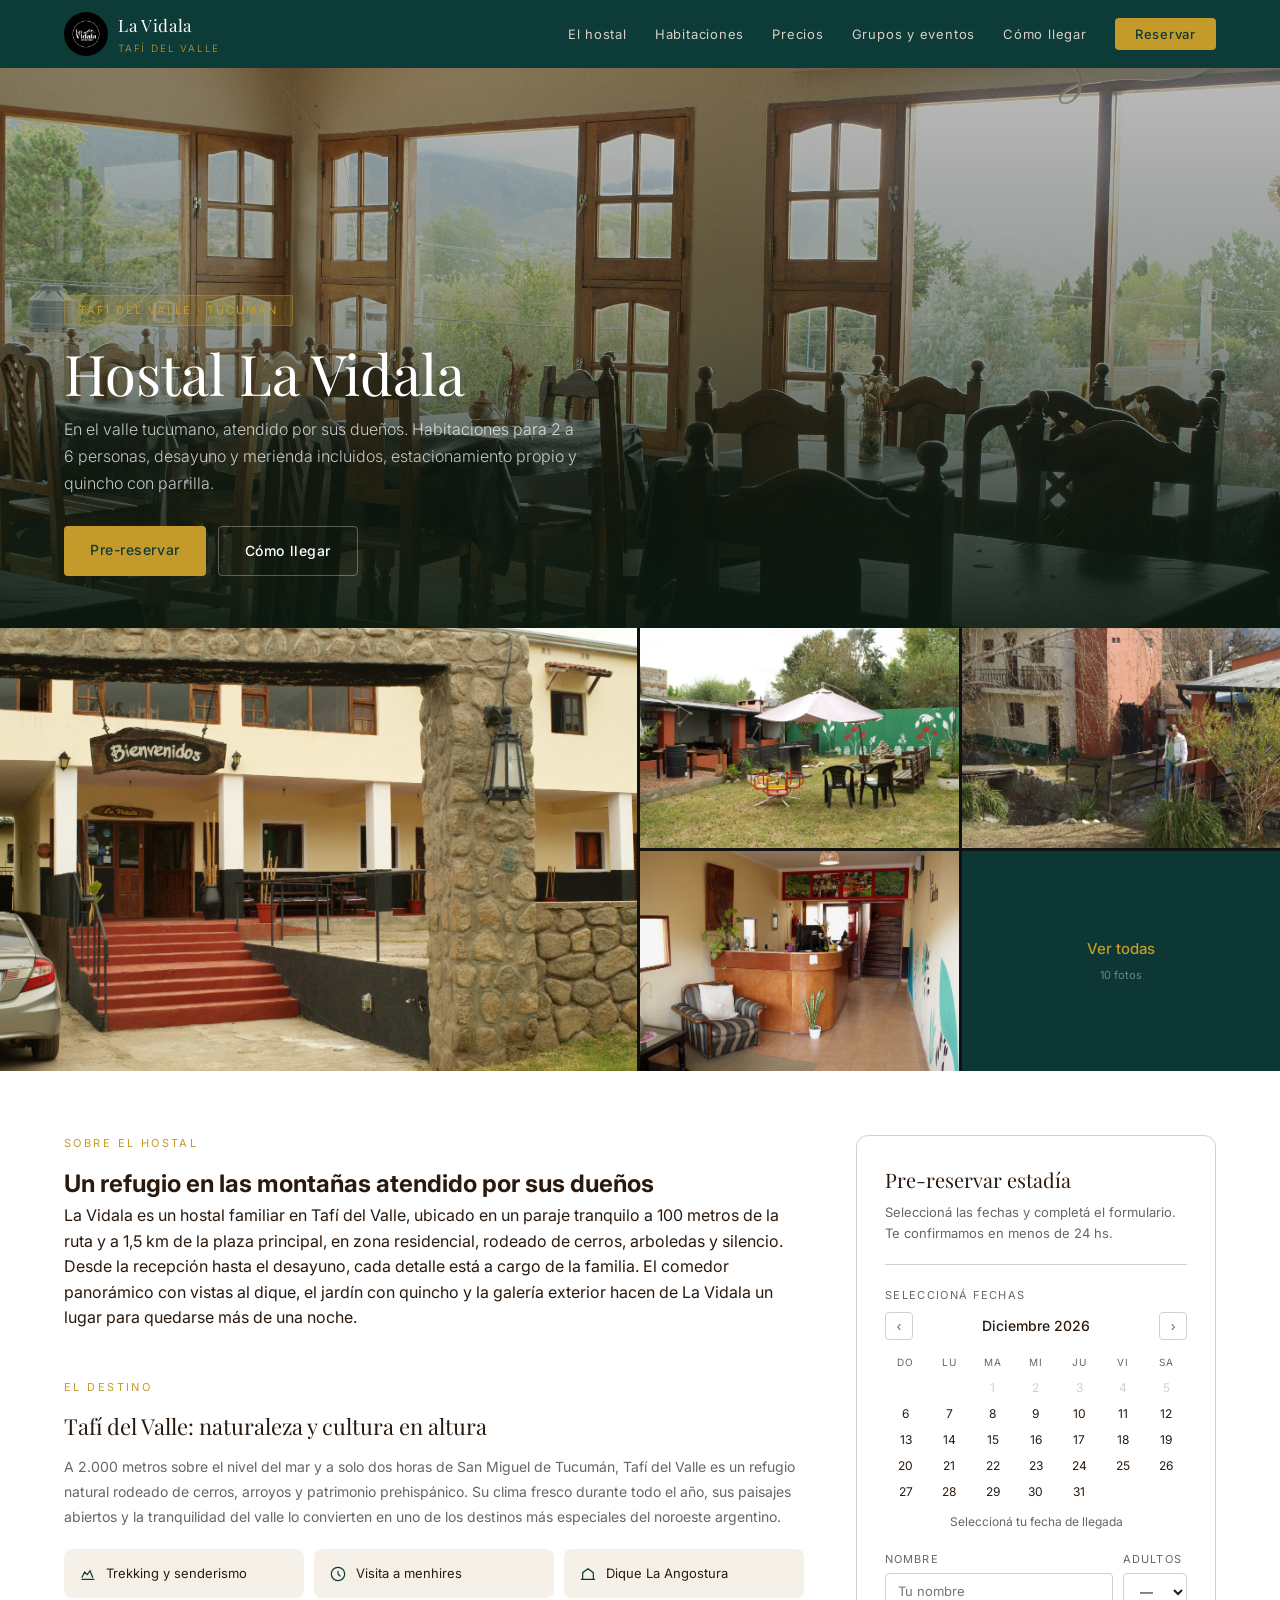
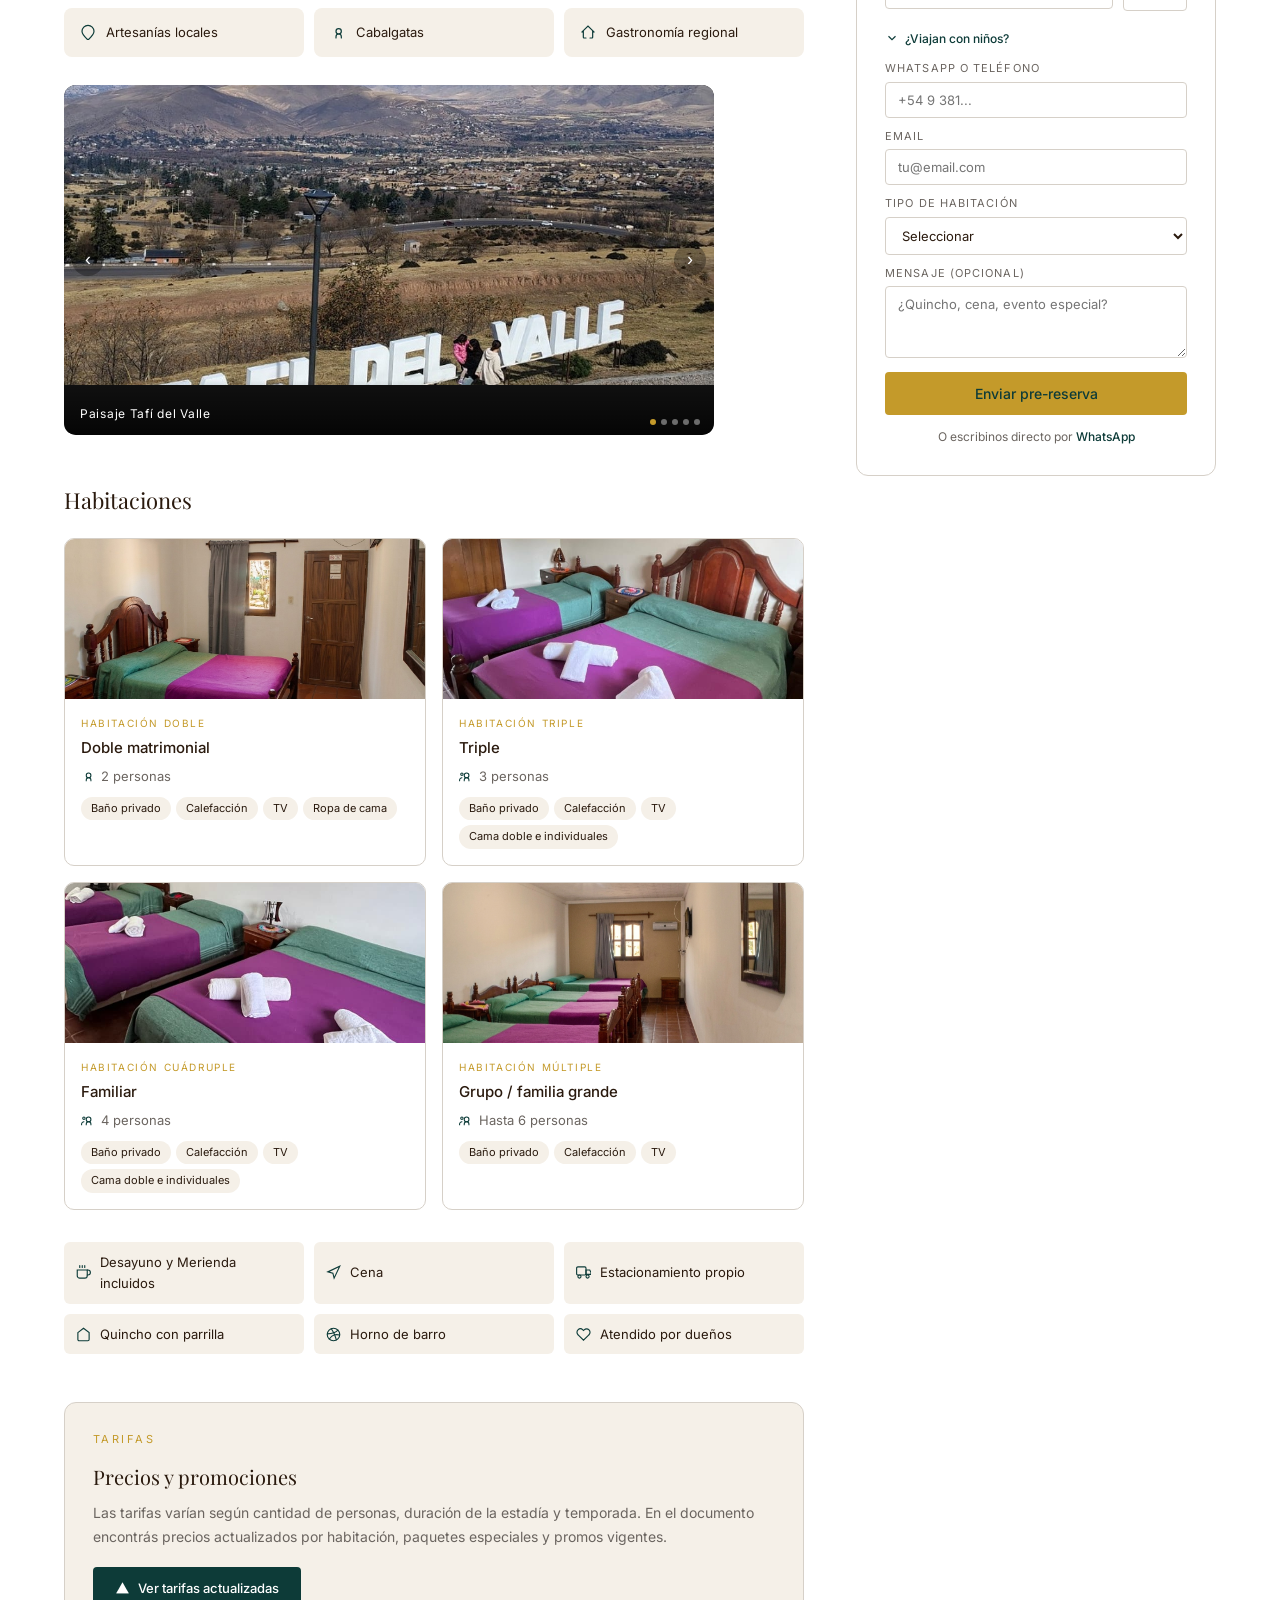
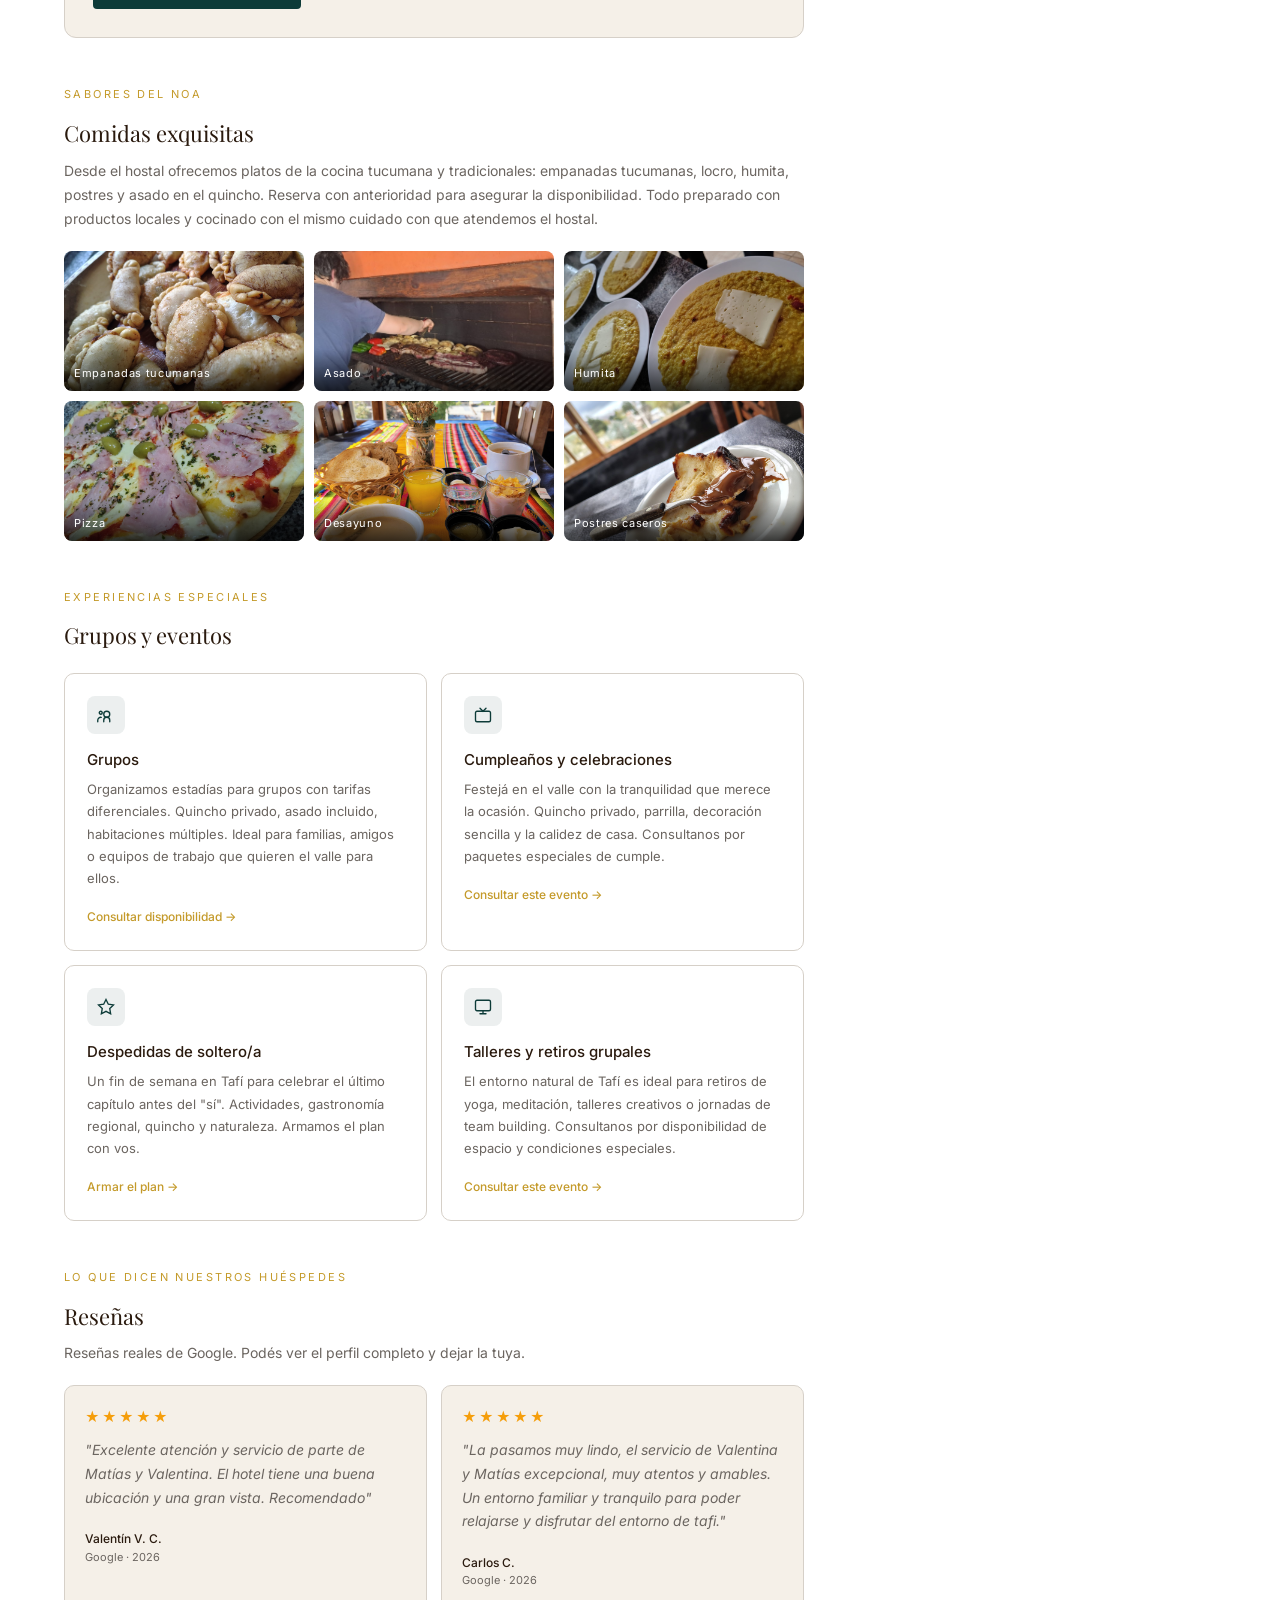
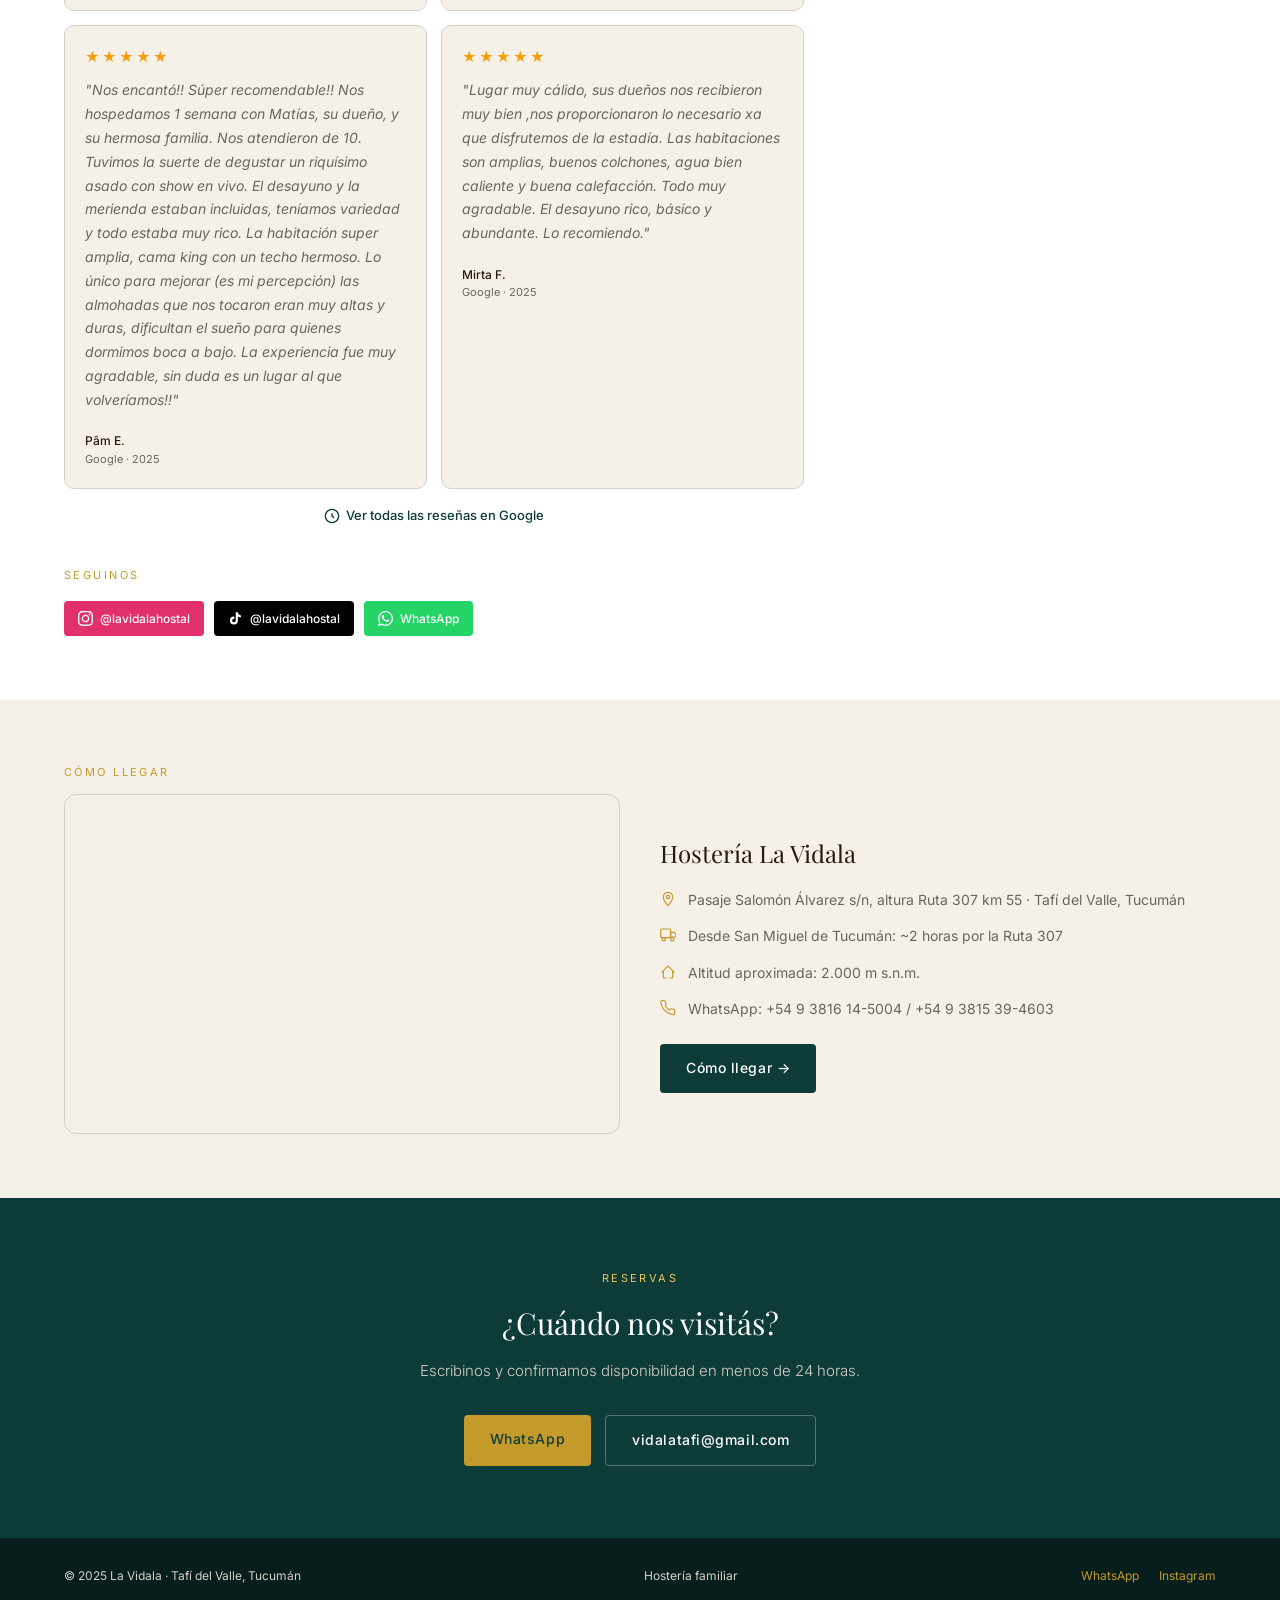
==== commit 967f8cde: "redireccion home" ====
--- a/hotel/index.html
+++ b/hotel/index.html
@@ -520,7 +520,7 @@
 
 <!-- NAV con logo del hotel -->
 <nav>
-  <a href="/" class="hotel-nav-logo">
+  <a href="#" class="hotel-nav-logo">
     <img src="img/logo.jpeg" alt="Logo La Vidala" onerror="this.style.display='none'; this.nextElementSibling.style.display='flex';">
     <div class="hotel-nav-logo-text">La Vidala<span>Tafí del Valle</span></div>
   </a>
@@ -539,7 +539,6 @@
   <img class="hotel-hero-img" src="img/hotel-hero.jpg" alt="Comedor de La Vidala con vista a los cerros de Tafí del Valle">
   <div class="hotel-hero-overlay"></div>
   <div class="hotel-hero-content">
-    <a href="/" class="back">← Volver a Mopty Propiedades</a>
     <div class="hotel-badge">Tafí del Valle · Tucumán</div>
     <h1>Hostal La Vidala</h1>
     <p>En el valle tucumano, atendido por sus dueños. Habitaciones para 2 a 6 personas, desayuno y merienda incluidos, estacionamiento propio y quincho con parrilla.</p>
@@ -1060,10 +1059,10 @@
 <footer>
   <span>© 2025 La Vidala · Tafí del Valle, Tucumán</span>
   <span>Hostería familiar</span>
-  <div style="display:flex; gap:20px;">
-    <a href="/">La Vidala</a>
-    <a href="../departamentos/">Departamentos</a>
-  </div>
+<div style="display:flex; gap:20px;">
+  <a href="https://wa.me/5493816145004" target="_blank" rel="noopener">WhatsApp</a>
+  <a href="https://www.instagram.com/lavidalahostal" target="_blank" rel="noopener">Instagram</a>
+</div>
 </footer>
 
 <script>
